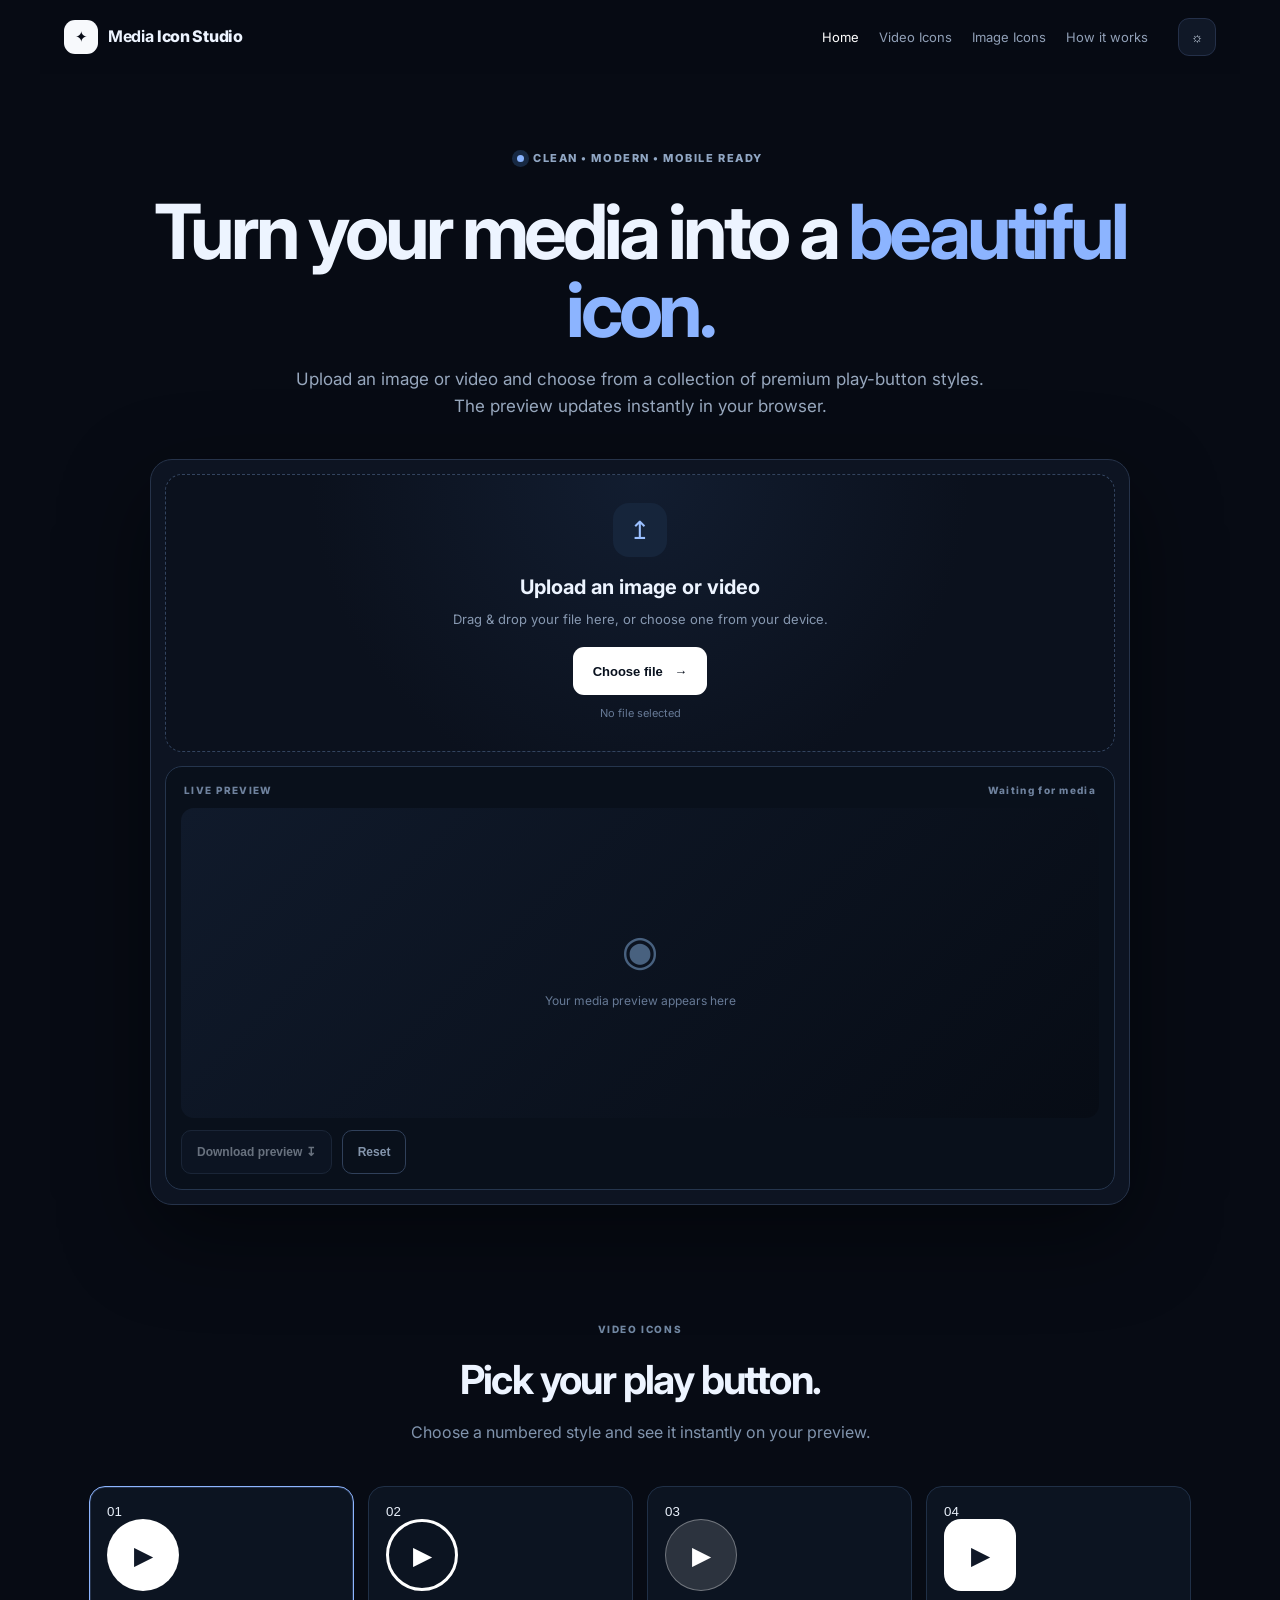
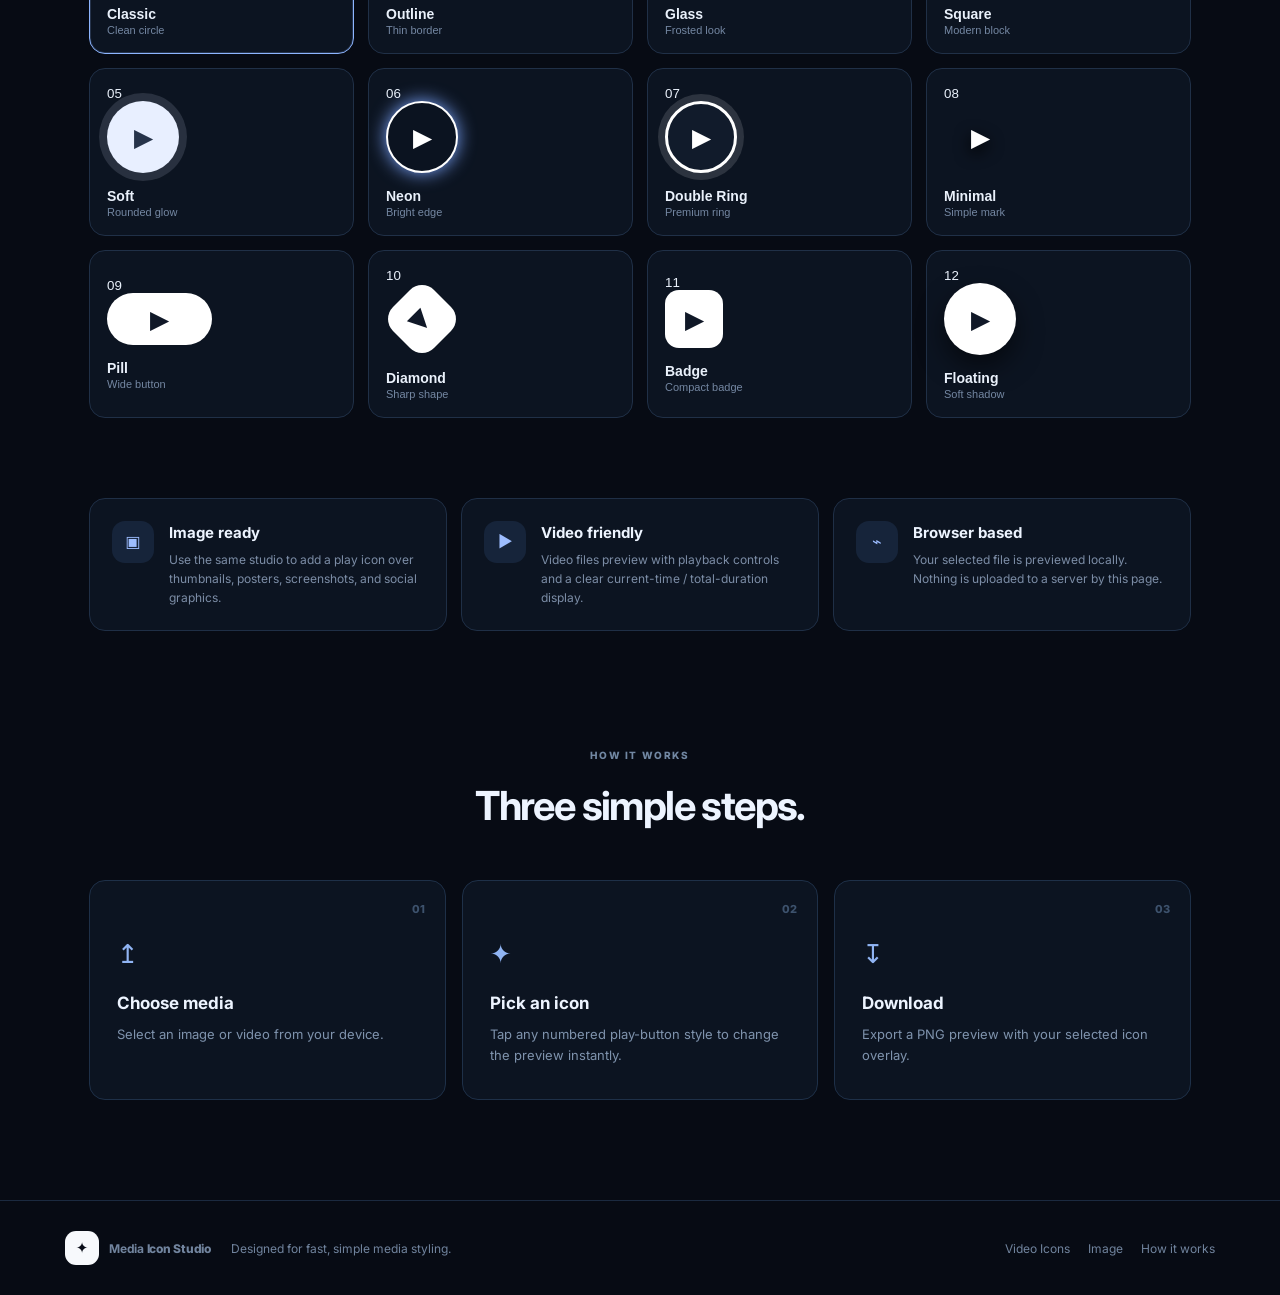
==== index.html @ a297109b "Add numbered icon options and video time display" ====
<!doctype html>
<html lang="en">
<head>
<meta charset="utf-8">
<meta name="viewport" content="width=device-width, initial-scale=1">
<title>Media Icon Studio — Image & Video Tools</title>
<meta name="description" content="Create stylish image and video icon layouts with one beautiful, responsive web tool.">
<meta name="robots" content="index, follow">
<meta name="theme-color" content="#090d18">
<link rel="preconnect" href="https://fonts.googleapis.com">
<link rel="preconnect" href="https://fonts.gstatic.com" crossorigin>
<link href="https://fonts.googleapis.com/css2?family=Inter:wght@400;500;600;700;800&display=swap" rel="stylesheet">
<link rel="stylesheet" href="styles.css">
</head>
<body>
<header class="topbar">
  <a class="brand" href="index.html"><span class="brand-mark">✦</span><span>Media <b>Icon Studio</b></span></a>
  <nav><a class="active" href="#home">Home</a><a href="#video">Video Icons</a><a href="#image">Image Icons</a><a href="#how">How it works</a></nav>
  <button class="theme-btn" id="themeBtn" aria-label="Toggle theme">☼</button>
</header>
<main id="home">
<section class="hero">
<div class="eyebrow"><span class="pulse"></span> CLEAN • MODERN • MOBILE READY</div>
<h1>Turn your media into a <em>beautiful icon.</em></h1>
<p class="hero-copy">Upload an image or video and choose from a collection of premium play-button styles. The preview updates instantly in your browser.</p>
<div class="studio-card">
<div class="upload-zone" id="dropZone">
<input id="fileInput" type="file" accept="image/*,video/*" hidden>
<div class="upload-icon">↥</div><h2>Upload an image or video</h2><p>Drag & drop your file here, or choose one from your device.</p>
<button class="primary-btn" id="chooseBtn">Choose file <span>→</span></button><small id="fileName">No file selected</small>
</div>
<div class="preview-wrap">
<div class="preview-head"><span>LIVE PREVIEW</span><span id="mediaType">Waiting for media</span></div>
<div class="preview" id="preview"><div class="empty-preview"><div>◉</div><span>Your media preview appears here</span></div></div>
<div class="video-timebar" id="videoTimebar" hidden><span id="currentTime">0:00</span><input id="progressBar" type="range" min="0" max="100" value="0" step="0.1" aria-label="Video progress"><span id="duration">0:00</span></div>
<div class="preview-actions"><button id="downloadBtn" class="secondary-btn" disabled>Download preview ↧</button><button id="resetBtn" class="ghost-btn">Reset</button></div>
</div></div>
</section>
<section id="video" class="icons-section">
<div class="section-heading"><span>VIDEO ICONS</span><h2>Pick your play button.</h2><p>Choose a numbered style and see it instantly on your preview.</p></div>
<div class="icon-grid" id="iconGrid">
<button class="icon-card active" data-style="classic"><span class="icon-number">01</span><span class="icon-preview classic">▶</span><strong>Classic</strong><small>Clean circle</small></button>
<button class="icon-card" data-style="outline"><span class="icon-number">02</span><span class="icon-preview outline">▶</span><strong>Outline</strong><small>Thin border</small></button>
<button class="icon-card" data-style="glass"><span class="icon-number">03</span><span class="icon-preview glass">▶</span><strong>Glass</strong><small>Frosted look</small></button>
<button class="icon-card" data-style="square"><span class="icon-number">04</span><span class="icon-preview square">▶</span><strong>Square</strong><small>Modern block</small></button>
<button class="icon-card" data-style="soft"><span class="icon-number">05</span><span class="icon-preview soft">▶</span><strong>Soft</strong><small>Rounded glow</small></button>
<button class="icon-card" data-style="neon"><span class="icon-number">06</span><span class="icon-preview neon">▶</span><strong>Neon</strong><small>Bright edge</small></button>
<button class="icon-card" data-style="double"><span class="icon-number">07</span><span class="icon-preview double">▶</span><strong>Double Ring</strong><small>Premium ring</small></button>
<button class="icon-card" data-style="minimal"><span class="icon-number">08</span><span class="icon-preview minimal">▶</span><strong>Minimal</strong><small>Simple mark</small></button>
<button class="icon-card" data-style="pill"><span class="icon-number">09</span><span class="icon-preview pill">▶</span><strong>Pill</strong><small>Wide button</small></button>
<button class="icon-card" data-style="diamond"><span class="icon-number">10</span><span class="icon-preview diamond">▶</span><strong>Diamond</strong><small>Sharp shape</small></button>
<button class="icon-card" data-style="badge"><span class="icon-number">11</span><span class="icon-preview badge">▶</span><strong>Badge</strong><small>Compact badge</small></button>
<button class="icon-card" data-style="floating"><span class="icon-number">12</span><span class="icon-preview floating">▶</span><strong>Floating</strong><small>Soft shadow</small></button>
</div></section>
<section id="image" class="feature-section">
<div class="feature-card"><div class="feature-icon">▣</div><div><h3>Image ready</h3><p>Use the same studio to add a play icon over thumbnails, posters, screenshots, and social graphics.</p></div></div>
<div class="feature-card"><div class="feature-icon">▶</div><div><h3>Video friendly</h3><p>Video files preview with playback controls and a clear current-time / total-duration display.</p></div></div>
<div class="feature-card"><div class="feature-icon">⌁</div><div><h3>Browser based</h3><p>Your selected file is previewed locally. Nothing is uploaded to a server by this page.</p></div></div>
</section>
<section id="how" class="how-section"><div class="section-heading"><span>HOW IT WORKS</span><h2>Three simple steps.</h2></div><div class="steps"><article><div class="step-no">01</div><div class="step-icon">↥</div><h3>Choose media</h3><p>Select an image or video from your device.</p></article><article><div class="step-no">02</div><div class="step-icon">✦</div><h3>Pick an icon</h3><p>Tap any numbered play-button style to change the preview instantly.</p></article><article><div class="step-no">03</div><div class="step-icon">↧</div><h3>Download</h3><p>Export a PNG preview with your selected icon overlay.</p></article></div></section>
</main>
<footer><div class="footer-inner"><a class="brand" href="#home"><span class="brand-mark">✦</span><span>Media <b>Icon Studio</b></span></a><p>Designed for fast, simple media styling.</p><div><a href="#video">Video Icons</a><a href="#image">Image</a><a href="#how">How it works</a></div></div></footer>
<script src="script.js"></script>
</body></html>
---- styles.css ----
*{box-sizing:border-box}html{scroll-behavior:smooth}body{margin:0;font-family:Inter,system-ui,-apple-system,Segoe UI,sans-serif;background:#070b14;color:#edf4ff;line-height:1.6}body.light{background:#f4f7fb;color:#101828}a{color:inherit;text-decoration:none}.topbar{position:sticky;top:0;z-index:20;max-width:1200px;margin:auto;padding:18px 24px;display:flex;align-items:center;gap:30px;background:rgba(7,11,20,.88);backdrop-filter:blur(16px)}.brand{display:flex;align-items:center;gap:10px;font-weight:700;letter-spacing:-.02em;white-space:nowrap}.brand b{font-weight:800}.brand-mark{display:grid;place-items:center;width:34px;height:34px;border-radius:11px;background:#f7f9fc;color:#090d18;font-size:15px}.topbar nav{margin-left:auto;display:flex;gap:20px;color:#91a0b7;font-size:13px}.topbar nav a:hover,.topbar nav .active{color:#fff}.theme-btn{border:1px solid #243049;background:#101827;color:#dce8f8;width:38px;height:38px;border-radius:11px;cursor:pointer}.hero{max-width:1100px;margin:70px auto 0;padding:0 24px;text-align:center}.eyebrow{display:inline-flex;gap:9px;align-items:center;color:#91a7c4;font-size:11px;font-weight:800;letter-spacing:.14em}.pulse{width:7px;height:7px;border-radius:50%;background:#8ab4ff;box-shadow:0 0 0 5px #172943}.hero h1{font-size:clamp(42px,7vw,76px);line-height:1.03;letter-spacing:-.055em;margin:22px 0 18px}.hero h1 em{font-style:normal;color:#8cb4ff}.hero-copy{max-width:720px;margin:0 auto;color:#97a7bd;font-size:17px}.studio-card{max-width:980px;margin:38px auto 0;padding:14px;background:#0d1422;border:1px solid #26334a;border-radius:22px;box-shadow:0 30px 90px #0007}.upload-zone{border:1px dashed #33445f;border-radius:17px;padding:28px 22px;background:radial-gradient(circle at top,#121d30,#0b111d 60%)}.upload-icon{width:54px;height:54px;margin:0 auto 14px;border-radius:16px;display:grid;place-items:center;background:#16253b;color:#9bc0ff;font-size:25px}.upload-zone h2{margin:0;font-size:20px}.upload-zone p{margin:6px auto 18px;color:#8798b0;font-size:13px}.primary-btn{height:48px;padding:0 20px;border:0;border-radius:11px;background:#fff;color:#08101d;font-size:13px;font-weight:800;cursor:pointer}.primary-btn span{margin-left:8px}.primary-btn:hover{transform:translateY(-1px)}.upload-zone small{display:block;margin-top:10px;color:#667995;font-size:11px;overflow:hidden;text-overflow:ellipsis;white-space:nowrap}.preview-wrap{margin-top:14px;padding:15px;border-radius:17px;background:#09101b;border:1px solid #25354d;text-align:left}.preview-head{display:flex;justify-content:space-between;color:#6f829e;font-size:10px;font-weight:800;letter-spacing:.13em;margin:0 3px 10px}.preview{position:relative;min-height:310px;border-radius:13px;overflow:hidden;background:linear-gradient(135deg,#101a2b,#070c15);display:grid;place-items:center}.empty-preview{display:grid;place-items:center;gap:8px;color:#667995;font-size:12px;text-align:center}.empty-preview div{font-size:42px;color:#48617f}.media-element{width:100%;height:100%;max-height:500px;object-fit:contain;display:block}.overlay-icon{position:absolute;left:50%;top:50%;transform:translate(-50%,-50%);width:88px;height:88px;display:grid;place-items:center;font-size:30px;line-height:1;color:#fff;transition:.2s ease;pointer-events:none}.overlay-icon.classic{border-radius:50%;background:#fff;color:#101827;box-shadow:0 10px 28px #0008}.overlay-icon.outline{border-radius:50%;border:3px solid #fff;background:#0005}.overlay-icon.glass{border-radius:50%;background:#ffffff22;border:1px solid #ffffff66;backdrop-filter:blur(10px);box-shadow:0 8px 30px #0006}.overlay-icon.square{border-radius:18px;background:#fff;color:#101827;box-shadow:0 10px 28px #0008}.overlay-icon.soft{border-radius:50%;background:#eaf1ff;color:#24324b;box-shadow:0 0 0 9px #dce7fb55,0 15px 38px #0008}.overlay-icon.neon{border-radius:50%;border:3px solid #fff;background:#0b1320;color:#fff;box-shadow:0 0 10px #fff,0 0 28px #86afff,0 0 55px #486dff}.overlay-icon.double{border-radius:50%;border:3px solid #fff;box-shadow:0 0 0 8px #ffffff44,0 12px 30px #0008;background:#111a2b}.overlay-icon.minimal{background:transparent;color:#fff;text-shadow:0 4px 15px #000}.overlay-icon.pill{width:126px;height:64px;border-radius:999px;background:#fff;color:#111827;box-shadow:0 10px 28px #0008}.overlay-icon.diamond{border-radius:20px;background:#fff;color:#101827;transform:translate(-50%,-50%) rotate(45deg)}.overlay-icon.badge{width:70px;height:70px;border-radius:16px;background:#fff;color:#101827;box-shadow:0 8px 24px #0007}.overlay-icon.floating{border-radius:50%;background:#fff;color:#101827;box-shadow:0 18px 45px #0009}.preview-actions{display:flex;gap:10px;margin-top:12px}.secondary-btn,.ghost-btn{height:44px;padding:0 15px;border-radius:10px;border:1px solid #30405a;background:#111b2b;color:#dce7f7;font-size:12px;font-weight:700;cursor:pointer}.secondary-btn:disabled{opacity:.45;cursor:not-allowed}.ghost-btn{background:transparent;color:#8495ac}.icons-section,.how-section{max-width:1150px;margin:110px auto 0;padding:0 24px}.section-heading{text-align:center}.section-heading>span{font-size:10px;font-weight:800;letter-spacing:.16em;color:#7187a2}.section-heading h2{font-size:40px;letter-spacing:-.04em;margin:8px 0}.section-heading p{margin:0;color:#8194ad}.icon-grid{display:grid;grid-template-columns:repeat(4,1fr);gap:14px;margin-top:40px}.icon-card{border:1px solid #203047;background:#0c1421;border-radius:16px;padding:17px;text-align:left;color:#eaf1fb;cursor:pointer;transition:.18s}.icon-card:hover{transform:translateY(-2px);border-color:#3b5272}.icon-card.active{border-color:#8db5ff;box-shadow:0 0 0 1px #8db5ff33 inset}.icon-preview{width:72px;height:72px;margin-bottom:15px;display:grid;place-items:center;font-size:25px;color:#fff;background:#152238}.icon-preview.classic{border-radius:50%;background:#fff;color:#101827}.icon-preview.outline{border-radius:50%;border:3px solid #fff;background:transparent}.icon-preview.glass{border-radius:50%;background:#fff2;border:1px solid #fff5}.icon-preview.square{border-radius:17px;background:#fff;color:#101827}.icon-preview.soft{border-radius:50%;background:#e8efff;color:#26334a;box-shadow:0 0 0 8px #dfe9fa22}.icon-preview.neon{border-radius:50%;background:#0b1320;border:2px solid #fff;box-shadow:0 0 18px #7da6ff}.icon-preview.double{border-radius:50%;border:3px solid #fff;box-shadow:0 0 0 7px #fff2;background:#111b2b}.icon-preview.minimal{background:transparent;text-shadow:0 5px 16px #000}.icon-preview.pill{width:105px;height:52px;border-radius:999px;background:#fff;color:#101827}.icon-preview.diamond{border-radius:17px;background:#fff;color:#101827;transform:rotate(45deg);margin:7px 0 22px 7px;width:58px;height:58px}.icon-preview.badge{width:58px;height:58px;border-radius:14px;background:#fff;color:#101827}.icon-preview.floating{border-radius:50%;background:#fff;color:#101827;box-shadow:0 12px 26px #0008}.icon-card strong{display:block;font-size:14px}.icon-card small{display:block;color:#7487a2;font-size:11px;margin-top:2px}.feature-section{max-width:1150px;margin:80px auto 0;padding:0 24px;display:grid;grid-template-columns:repeat(3,1fr);gap:14px}.feature-card{padding:22px;background:#0c1421;border:1px solid #1f2f46;border-radius:16px;display:flex;gap:15px}.feature-icon{width:42px;height:42px;border-radius:13px;display:grid;place-items:center;background:#16243a;color:#9dbdff;flex:0 0 auto}.feature-card h3{margin:0 0 5px;font-size:15px}.feature-card p{margin:0;color:#7c8da6;font-size:12px}.steps{display:grid;grid-template-columns:repeat(3,1fr);gap:16px;margin-top:42px}.steps article{position:relative;padding:27px;background:#0c1421;border:1px solid #1e3048;border-radius:16px;min-height:220px}.step-no{position:absolute;right:20px;top:20px;color:#3d526d;font-size:11px;font-weight:800}.step-icon{font-size:26px;color:#90b4f3;margin:25px 0 15px}.steps h3{margin:0 0 7px;font-size:17px}.steps p{margin:0;color:#7f93ad;font-size:13px}footer{border-top:1px solid #1b2a40;margin-top:100px;padding:30px 24px;color:#71849e}.footer-inner{max-width:1150px;margin:auto;display:flex;align-items:center;gap:20px;font-size:12px}.footer-inner p{margin:0}.footer-inner>div{margin-left:auto;display:flex;gap:18px}.footer-inner a:hover{color:#fff}body.light .topbar{background:rgba(244,247,251,.88)}body.light .hero-copy,body.light .section-heading p{color:#667085}body.light .studio-card,body.light .icon-card,body.light .feature-card,body.light .steps article{background:#fff;border-color:#d8e0ea}body.light .preview-wrap{background:#f8fafc;border-color:#dbe4ee}body.light .theme-btn{background:#fff;color:#101828;border-color:#d0d7e2}@media(max-width:900px){.topbar nav{gap:12px}.icon-grid{grid-template-columns:repeat(3,1fr)}.feature-section{grid-template-columns:1fr}.steps{grid-template-columns:1fr}}@media(max-width:700px){.topbar{padding:16px 18px}.topbar nav{display:none}.theme-btn{margin-left:auto}.hero{margin-top:45px}.hero-copy{font-size:15px}.studio-card{padding:9px}.upload-zone{padding:24px 14px}.preview{min-height:240px}.icon-grid{grid-template-columns:repeat(2,1fr)}.icons-section,.how-section{margin-top:75px}.section-heading h2{font-size:32px}.footer-inner{flex-wrap:wrap}.footer-inner>div{margin-left:0;width:100%}.preview-actions{flex-wrap:wrap}.preview-actions button{flex:1}}
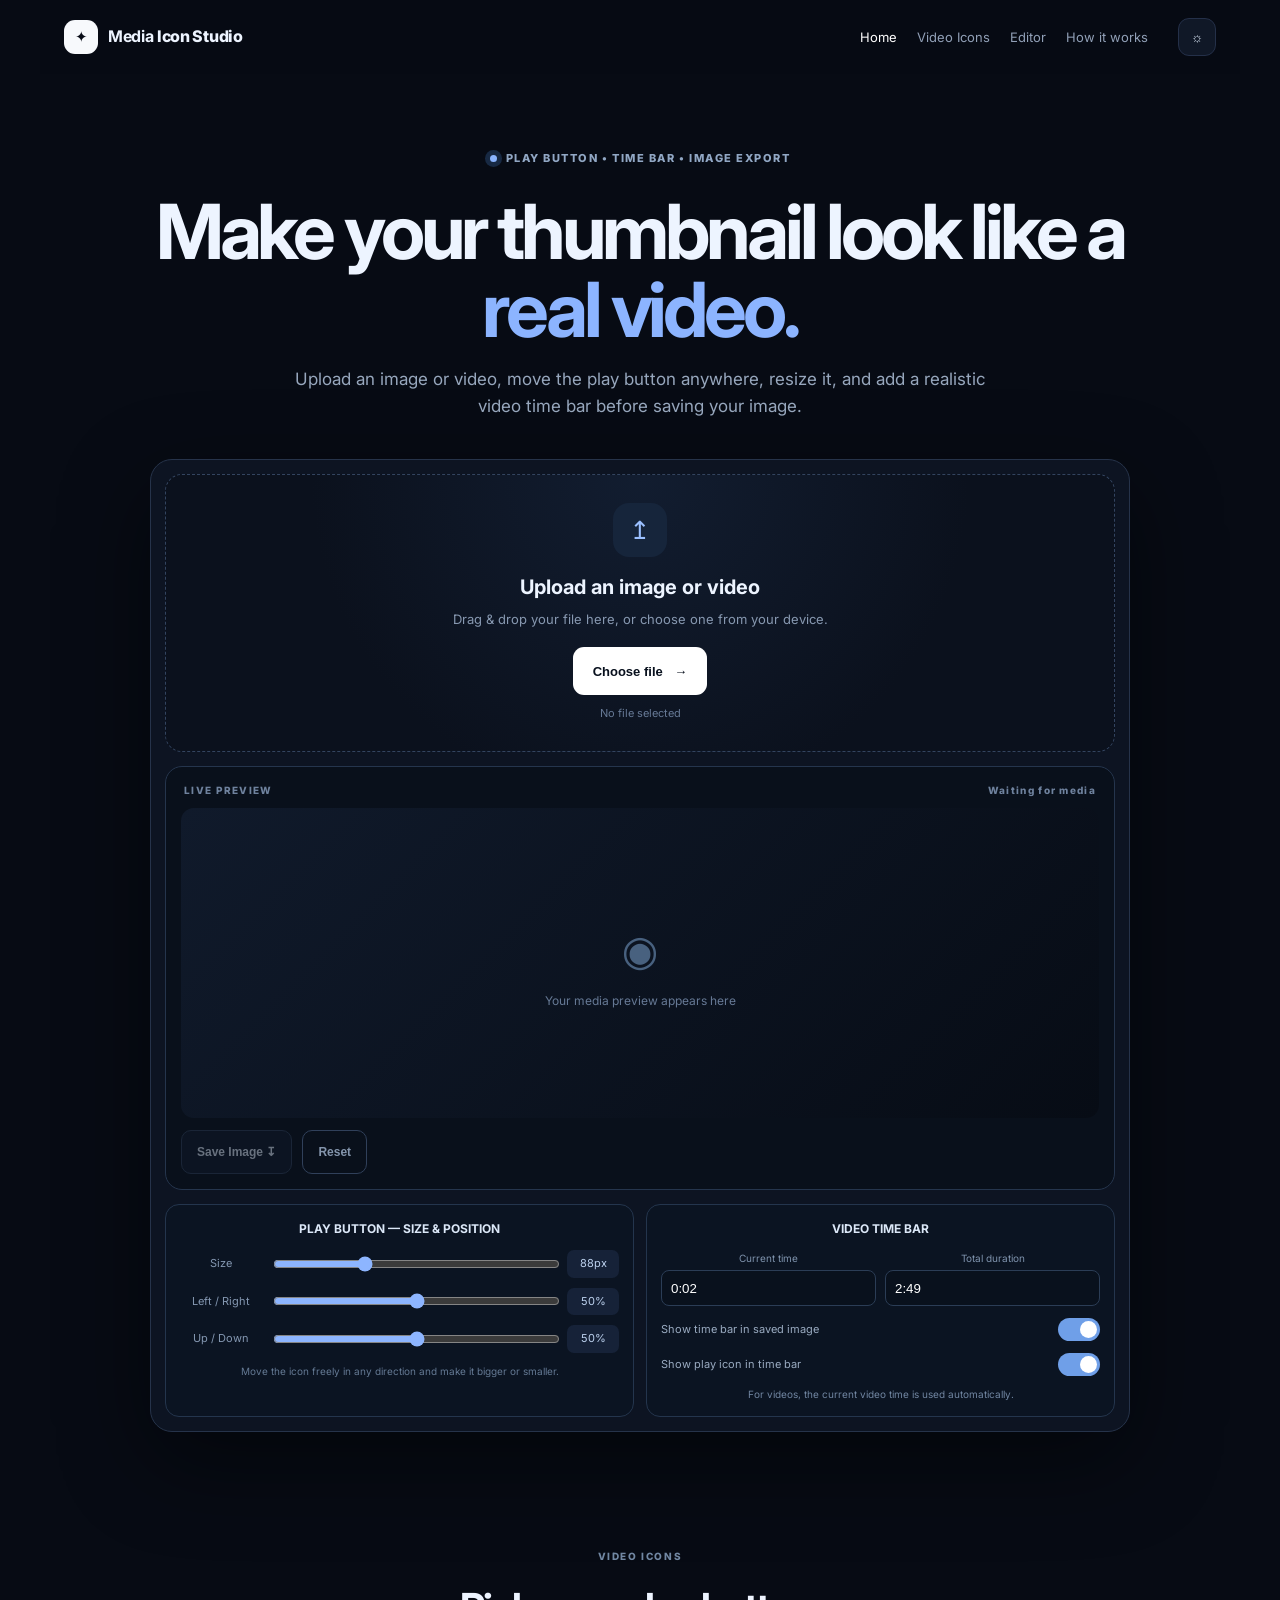
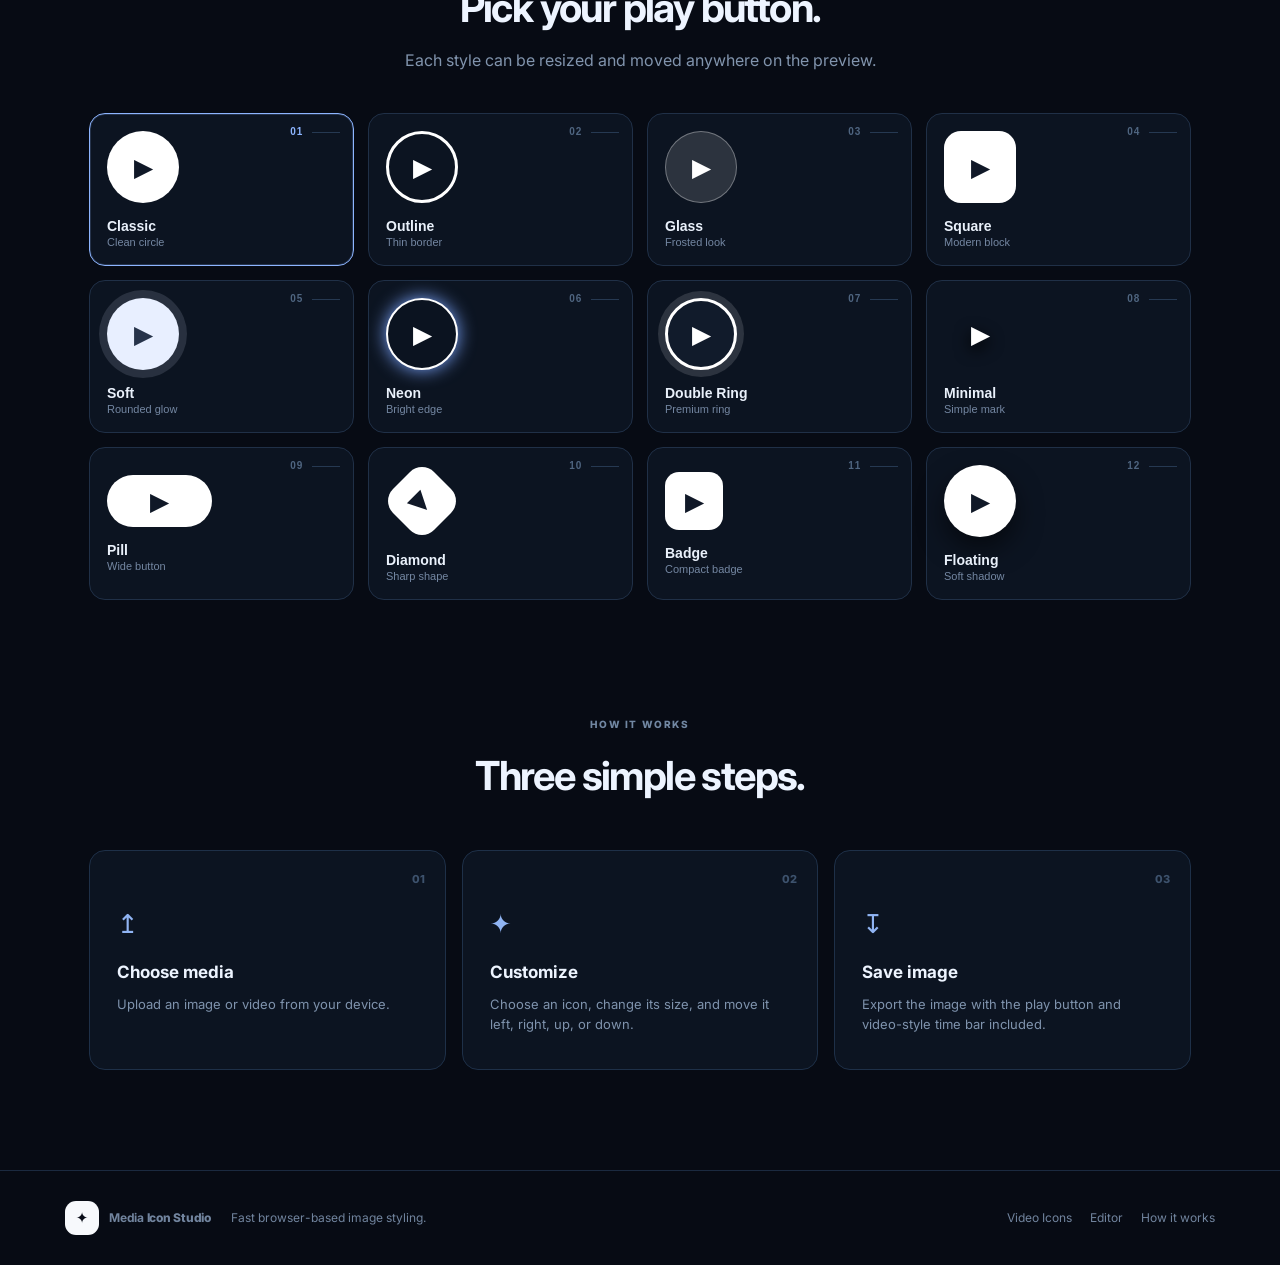
==== commit a7253372: "Add movable resizable play button and export time bar UI" ====
--- a/index.html
+++ b/index.html
@@ -3,62 +3,25 @@
 <head>
 <meta charset="utf-8">
 <meta name="viewport" content="width=device-width, initial-scale=1">
-<title>Media Icon Studio — Image & Video Tools</title>
-<meta name="description" content="Create stylish image and video icon layouts with one beautiful, responsive web tool.">
+<title>Media Icon Studio — Play Button & Time Bar Editor</title>
+<meta name="description" content="Add a customizable play button and video-style time bar to images and video frames.">
 <meta name="robots" content="index, follow">
-<meta name="theme-color" content="#090d18">
 <link rel="preconnect" href="https://fonts.googleapis.com">
 <link rel="preconnect" href="https://fonts.gstatic.com" crossorigin>
 <link href="https://fonts.googleapis.com/css2?family=Inter:wght@400;500;600;700;800&display=swap" rel="stylesheet">
 <link rel="stylesheet" href="styles.css">
+<style>
+.editor-controls{display:grid;grid-template-columns:repeat(2,1fr);gap:12px;margin-top:14px}.control-box{background:#0b1422;border:1px solid #24354d;border-radius:14px;padding:14px}.control-box h3{font-size:12px;margin:0 0 12px;color:#dce8f8}.control-row{display:grid;grid-template-columns:82px 1fr 52px;gap:9px;align-items:center;margin:10px 0}.control-row label{font-size:11px;color:#8497b1}.control-row input[type=range]{width:100%;accent-color:#8db5ff}.value-pill{font-size:11px;text-align:center;padding:5px 4px;border-radius:7px;background:#162238;color:#bcd1ee}.time-options{display:grid;grid-template-columns:1fr 1fr;gap:9px}.time-options label{font-size:10px;color:#7f93ad;display:block;margin-bottom:4px}.time-options input{width:100%;height:36px;border:1px solid #2b3d56;background:#09111d;color:#fff;border-radius:8px;padding:0 9px}.toggle-row{display:flex;align-items:center;justify-content:space-between;margin-top:12px;font-size:11px;color:#9aabc1}.switch{width:42px;height:23px;border-radius:99px;background:#27384f;position:relative;cursor:pointer}.switch input{display:none}.switch:after{content:'';position:absolute;width:17px;height:17px;top:3px;left:3px;border-radius:50%;background:#9aabc1;transition:.2s}.switch:has(input:checked){background:#6f9fe8}.switch:has(input:checked):after{left:22px;background:#fff}.export-note{margin-top:10px;text-align:center;color:#7186a2;font-size:10px}.timebar-overlay{position:absolute;left:0;right:0;bottom:0;height:54px;background:linear-gradient(transparent,rgba(0,0,0,.88));display:flex;align-items:flex-end;gap:9px;padding:0 12px 9px;color:#fff;z-index:4;font-size:10px;pointer-events:none}.timebar-overlay .tiny-play{font-size:15px}.timebar-overlay .time-text{white-space:nowrap}.timebar-overlay .track{height:4px;background:#aaa;border-radius:10px;flex:1;position:relative}.timebar-overlay .track:before{content:'';position:absolute;left:0;top:0;height:100%;width:13%;background:#fff;border-radius:10px}.timebar-overlay .track:after{content:'';position:absolute;left:13%;top:50%;width:10px;height:10px;background:#fff;border-radius:50%;transform:translate(-50%,-50%)}.timebar-overlay .tool{font-size:12px;opacity:.9}.position-help{margin-top:7px;color:#647993;font-size:10px}.icon-card{position:relative}.icon-number{position:absolute;top:12px;right:13px;color:#4f6580;font-size:10px;font-weight:800;letter-spacing:.08em}.icon-card.active .icon-number{color:#8db5ff}@media(max-width:700px){.editor-controls{grid-template-columns:1fr}.control-row{grid-template-columns:70px 1fr 50px}.time-options{grid-template-columns:1fr 1fr}}
+</style>
 </head>
 <body>
-<header class="topbar">
-  <a class="brand" href="index.html"><span class="brand-mark">✦</span><span>Media <b>Icon Studio</b></span></a>
-  <nav><a class="active" href="#home">Home</a><a href="#video">Video Icons</a><a href="#image">Image Icons</a><a href="#how">How it works</a></nav>
-  <button class="theme-btn" id="themeBtn" aria-label="Toggle theme">☼</button>
-</header>
-<main id="home">
-<section class="hero">
-<div class="eyebrow"><span class="pulse"></span> CLEAN • MODERN • MOBILE READY</div>
-<h1>Turn your media into a <em>beautiful icon.</em></h1>
-<p class="hero-copy">Upload an image or video and choose from a collection of premium play-button styles. The preview updates instantly in your browser.</p>
-<div class="studio-card">
-<div class="upload-zone" id="dropZone">
-<input id="fileInput" type="file" accept="image/*,video/*" hidden>
-<div class="upload-icon">↥</div><h2>Upload an image or video</h2><p>Drag & drop your file here, or choose one from your device.</p>
-<button class="primary-btn" id="chooseBtn">Choose file <span>→</span></button><small id="fileName">No file selected</small>
-</div>
-<div class="preview-wrap">
-<div class="preview-head"><span>LIVE PREVIEW</span><span id="mediaType">Waiting for media</span></div>
-<div class="preview" id="preview"><div class="empty-preview"><div>◉</div><span>Your media preview appears here</span></div></div>
-<div class="video-timebar" id="videoTimebar" hidden><span id="currentTime">0:00</span><input id="progressBar" type="range" min="0" max="100" value="0" step="0.1" aria-label="Video progress"><span id="duration">0:00</span></div>
-<div class="preview-actions"><button id="downloadBtn" class="secondary-btn" disabled>Download preview ↧</button><button id="resetBtn" class="ghost-btn">Reset</button></div>
-</div></div>
-</section>
-<section id="video" class="icons-section">
-<div class="section-heading"><span>VIDEO ICONS</span><h2>Pick your play button.</h2><p>Choose a numbered style and see it instantly on your preview.</p></div>
-<div class="icon-grid" id="iconGrid">
-<button class="icon-card active" data-style="classic"><span class="icon-number">01</span><span class="icon-preview classic">▶</span><strong>Classic</strong><small>Clean circle</small></button>
-<button class="icon-card" data-style="outline"><span class="icon-number">02</span><span class="icon-preview outline">▶</span><strong>Outline</strong><small>Thin border</small></button>
-<button class="icon-card" data-style="glass"><span class="icon-number">03</span><span class="icon-preview glass">▶</span><strong>Glass</strong><small>Frosted look</small></button>
-<button class="icon-card" data-style="square"><span class="icon-number">04</span><span class="icon-preview square">▶</span><strong>Square</strong><small>Modern block</small></button>
-<button class="icon-card" data-style="soft"><span class="icon-number">05</span><span class="icon-preview soft">▶</span><strong>Soft</strong><small>Rounded glow</small></button>
-<button class="icon-card" data-style="neon"><span class="icon-number">06</span><span class="icon-preview neon">▶</span><strong>Neon</strong><small>Bright edge</small></button>
-<button class="icon-card" data-style="double"><span class="icon-number">07</span><span class="icon-preview double">▶</span><strong>Double Ring</strong><small>Premium ring</small></button>
-<button class="icon-card" data-style="minimal"><span class="icon-number">08</span><span class="icon-preview minimal">▶</span><strong>Minimal</strong><small>Simple mark</small></button>
-<button class="icon-card" data-style="pill"><span class="icon-number">09</span><span class="icon-preview pill">▶</span><strong>Pill</strong><small>Wide button</small></button>
-<button class="icon-card" data-style="diamond"><span class="icon-number">10</span><span class="icon-preview diamond">▶</span><strong>Diamond</strong><small>Sharp shape</small></button>
-<button class="icon-card" data-style="badge"><span class="icon-number">11</span><span class="icon-preview badge">▶</span><strong>Badge</strong><small>Compact badge</small></button>
-<button class="icon-card" data-style="floating"><span class="icon-number">12</span><span class="icon-preview floating">▶</span><strong>Floating</strong><small>Soft shadow</small></button>
-</div></section>
-<section id="image" class="feature-section">
-<div class="feature-card"><div class="feature-icon">▣</div><div><h3>Image ready</h3><p>Use the same studio to add a play icon over thumbnails, posters, screenshots, and social graphics.</p></div></div>
-<div class="feature-card"><div class="feature-icon">▶</div><div><h3>Video friendly</h3><p>Video files preview with playback controls and a clear current-time / total-duration display.</p></div></div>
-<div class="feature-card"><div class="feature-icon">⌁</div><div><h3>Browser based</h3><p>Your selected file is previewed locally. Nothing is uploaded to a server by this page.</p></div></div>
-</section>
-<section id="how" class="how-section"><div class="section-heading"><span>HOW IT WORKS</span><h2>Three simple steps.</h2></div><div class="steps"><article><div class="step-no">01</div><div class="step-icon">↥</div><h3>Choose media</h3><p>Select an image or video from your device.</p></article><article><div class="step-no">02</div><div class="step-icon">✦</div><h3>Pick an icon</h3><p>Tap any numbered play-button style to change the preview instantly.</p></article><article><div class="step-no">03</div><div class="step-icon">↧</div><h3>Download</h3><p>Export a PNG preview with your selected icon overlay.</p></article></div></section>
-</main>
-<footer><div class="footer-inner"><a class="brand" href="#home"><span class="brand-mark">✦</span><span>Media <b>Icon Studio</b></span></a><p>Designed for fast, simple media styling.</p><div><a href="#video">Video Icons</a><a href="#image">Image</a><a href="#how">How it works</a></div></div></footer>
-<script src="script.js"></script>
-</body></html>
+<header class="topbar"><a class="brand" href="index.html"><span class="brand-mark">✦</span><span>Media <b>Icon Studio</b></span></a><nav><a class="active" href="#home">Home</a><a href="#video">Video Icons</a><a href="#editor">Editor</a><a href="#how">How it works</a></nav><button class="theme-btn" id="themeBtn" aria-label="Toggle theme">☼</button></header>
+<main id="home"><section class="hero"><div class="eyebrow"><span class="pulse"></span> PLAY BUTTON • TIME BAR • IMAGE EXPORT</div><h1>Make your thumbnail look like a <em>real video.</em></h1><p class="hero-copy">Upload an image or video, move the play button anywhere, resize it, and add a realistic video time bar before saving your image.</p>
+<div class="studio-card" id="editor"><div class="upload-zone" id="dropZone"><input id="fileInput" type="file" accept="image/*,video/*" hidden><div class="upload-icon">↥</div><h2>Upload an image or video</h2><p>Drag & drop your file here, or choose one from your device.</p><button class="primary-btn" id="chooseBtn">Choose file <span>→</span></button><small id="fileName">No file selected</small></div>
+<div class="preview-wrap"><div class="preview-head"><span>LIVE PREVIEW</span><span id="mediaType">Waiting for media</span></div><div class="preview" id="preview"><div class="empty-preview"><div>◉</div><span>Your media preview appears here</span></div></div><div class="preview-actions"><button id="downloadBtn" class="secondary-btn" disabled>Save Image ↧</button><button id="resetBtn" class="ghost-btn">Reset</button></div></div>
+<div class="editor-controls"><div class="control-box"><h3>PLAY BUTTON — SIZE & POSITION</h3><div class="control-row"><label>Size</label><input id="sizeRange" type="range" min="20" max="240" value="88"><span class="value-pill" id="sizeValue">88px</span></div><div class="control-row"><label>Left / Right</label><input id="xRange" type="range" min="0" max="100" value="50"><span class="value-pill" id="xValue">50%</span></div><div class="control-row"><label>Up / Down</label><input id="yRange" type="range" min="0" max="100" value="50"><span class="value-pill" id="yValue">50%</span></div><div class="position-help">Move the icon freely in any direction and make it bigger or smaller.</div></div>
+<div class="control-box"><h3>VIDEO TIME BAR</h3><div class="time-options"><div><label>Current time</label><input id="currentTimeInput" value="0:02" maxlength="8"></div><div><label>Total duration</label><input id="durationInput" value="2:49" maxlength="8"></div></div><div class="toggle-row"><span>Show time bar in saved image</span><label class="switch"><input id="timeBarToggle" type="checkbox" checked><span></span></label></div><div class="toggle-row"><span>Show play icon in time bar</span><label class="switch"><input id="miniPlayToggle" type="checkbox" checked><span></span></label></div><div class="export-note">For videos, the current video time is used automatically.</div></div></div></div></section>
+<section id="video" class="icons-section"><div class="section-heading"><span>VIDEO ICONS</span><h2>Pick your play button.</h2><p>Each style can be resized and moved anywhere on the preview.</p></div><div class="icon-grid" id="iconGrid">
+<button class="icon-card active" data-style="classic"><span class="icon-number">01</span><span class="icon-preview classic">▶</span><strong>Classic</strong><small>Clean circle</small></button><button class="icon-card" data-style="outline"><span class="icon-number">02</span><span class="icon-preview outline">▶</span><strong>Outline</strong><small>Thin border</small></button><button class="icon-card" data-style="glass"><span class="icon-number">03</span><span class="icon-preview glass">▶</span><strong>Glass</strong><small>Frosted look</small></button><button class="icon-card" data-style="square"><span class="icon-number">04</span><span class="icon-preview square">▶</span><strong>Square</strong><small>Modern block</small></button><button class="icon-card" data-style="soft"><span class="icon-number">05</span><span class="icon-preview soft">▶</span><strong>Soft</strong><small>Rounded glow</small></button><button class="icon-card" data-style="neon"><span class="icon-number">06</span><span class="icon-preview neon">▶</span><strong>Neon</strong><small>Bright edge</small></button><button class="icon-card" data-style="double"><span class="icon-number">07</span><span class="icon-preview double">▶</span><strong>Double Ring</strong><small>Premium ring</small></button><button class="icon-card" data-style="minimal"><span class="icon-number">08</span><span class="icon-preview minimal">▶</span><strong>Minimal</strong><small>Simple mark</small></button><button class="icon-card" data-style="pill"><span class="icon-number">09</span><span class="icon-preview pill">▶</span><strong>Pill</strong><small>Wide button</small></button><button class="icon-card" data-style="diamond"><span class="icon-number">10</span><span class="icon-preview diamond">▶</span><strong>Diamond</strong><small>Sharp shape</small></button><button class="icon-card" data-style="badge"><span class="icon-number">11</span><span class="icon-preview badge">▶</span><strong>Badge</strong><small>Compact badge</small></button><button class="icon-card" data-style="floating"><span class="icon-number">12</span><span class="icon-preview floating">▶</span><strong>Floating</strong><small>Soft shadow</small></button></div></section>
+<section id="how" class="how-section"><div class="section-heading"><span>HOW IT WORKS</span><h2>Three simple steps.</h2></div><div class="steps"><article><div class="step-no">01</div><div class="step-icon">↥</div><h3>Choose media</h3><p>Upload an image or video from your device.</p></article><article><div class="step-no">02</div><div class="step-icon">✦</div><h3>Customize</h3><p>Choose an icon, change its size, and move it left, right, up, or down.</p></article><article><div class="step-no">03</div><div class="step-icon">↧</div><h3>Save image</h3><p>Export the image with the play button and video-style time bar included.</p></article></div></section></main>
+<footer><div class="footer-inner"><a class="brand" href="#home"><span class="brand-mark">✦</span><span>Media <b>Icon Studio</b></span></a><p>Fast browser-based image styling.</p><div><a href="#video">Video Icons</a><a href="#editor">Editor</a><a href="#how">How it works</a></div></div></footer><script src="script.js"></script></body></html>
--- a/styles.css
+++ b/styles.css
@@ -1 +1 @@
-*{box-sizing:border-box}html{scroll-behavior:smooth}body{margin:0;font-family:Inter,system-ui,-apple-system,Segoe UI,sans-serif;background:#070b14;color:#edf4ff;line-height:1.6}body.light{background:#f4f7fb;color:#101828}a{color:inherit;text-decoration:none}.topbar{position:sticky;top:0;z-index:20;max-width:1200px;margin:auto;padding:18px 24px;display:flex;align-items:center;gap:30px;background:rgba(7,11,20,.88);backdrop-filter:blur(16px)}.brand{display:flex;align-items:center;gap:10px;font-weight:700;letter-spacing:-.02em;white-space:nowrap}.brand b{font-weight:800}.brand-mark{display:grid;place-items:center;width:34px;height:34px;border-radius:11px;background:#f7f9fc;color:#090d18;font-size:15px}.topbar nav{margin-left:auto;display:flex;gap:20px;color:#91a0b7;font-size:13px}.topbar nav a:hover,.topbar nav .active{color:#fff}.theme-btn{border:1px solid #243049;background:#101827;color:#dce8f8;width:38px;height:38px;border-radius:11px;cursor:pointer}.hero{max-width:1100px;margin:70px auto 0;padding:0 24px;text-align:center}.eyebrow{display:inline-flex;gap:9px;align-items:center;color:#91a7c4;font-size:11px;font-weight:800;letter-spacing:.14em}.pulse{width:7px;height:7px;border-radius:50%;background:#8ab4ff;box-shadow:0 0 0 5px #172943}.hero h1{font-size:clamp(42px,7vw,76px);line-height:1.03;letter-spacing:-.055em;margin:22px 0 18px}.hero h1 em{font-style:normal;color:#8cb4ff}.hero-copy{max-width:720px;margin:0 auto;color:#97a7bd;font-size:17px}.studio-card{max-width:980px;margin:38px auto 0;padding:14px;background:#0d1422;border:1px solid #26334a;border-radius:22px;box-shadow:0 30px 90px #0007}.upload-zone{border:1px dashed #33445f;border-radius:17px;padding:28px 22px;background:radial-gradient(circle at top,#121d30,#0b111d 60%)}.upload-icon{width:54px;height:54px;margin:0 auto 14px;border-radius:16px;display:grid;place-items:center;background:#16253b;color:#9bc0ff;font-size:25px}.upload-zone h2{margin:0;font-size:20px}.upload-zone p{margin:6px auto 18px;color:#8798b0;font-size:13px}.primary-btn{height:48px;padding:0 20px;border:0;border-radius:11px;background:#fff;color:#08101d;font-size:13px;font-weight:800;cursor:pointer}.primary-btn span{margin-left:8px}.primary-btn:hover{transform:translateY(-1px)}.upload-zone small{display:block;margin-top:10px;color:#667995;font-size:11px;overflow:hidden;text-overflow:ellipsis;white-space:nowrap}.preview-wrap{margin-top:14px;padding:15px;border-radius:17px;background:#09101b;border:1px solid #25354d;text-align:left}.preview-head{display:flex;justify-content:space-between;color:#6f829e;font-size:10px;font-weight:800;letter-spacing:.13em;margin:0 3px 10px}.preview{position:relative;min-height:310px;border-radius:13px;overflow:hidden;background:linear-gradient(135deg,#101a2b,#070c15);display:grid;place-items:center}.empty-preview{display:grid;place-items:center;gap:8px;color:#667995;font-size:12px;text-align:center}.empty-preview div{font-size:42px;color:#48617f}.media-element{width:100%;height:100%;max-height:500px;object-fit:contain;display:block}.overlay-icon{position:absolute;left:50%;top:50%;transform:translate(-50%,-50%);width:88px;height:88px;display:grid;place-items:center;font-size:30px;line-height:1;color:#fff;transition:.2s ease;pointer-events:none}.overlay-icon.classic{border-radius:50%;background:#fff;color:#101827;box-shadow:0 10px 28px #0008}.overlay-icon.outline{border-radius:50%;border:3px solid #fff;background:#0005}.overlay-icon.glass{border-radius:50%;background:#ffffff22;border:1px solid #ffffff66;backdrop-filter:blur(10px);box-shadow:0 8px 30px #0006}.overlay-icon.square{border-radius:18px;background:#fff;color:#101827;box-shadow:0 10px 28px #0008}.overlay-icon.soft{border-radius:50%;background:#eaf1ff;color:#24324b;box-shadow:0 0 0 9px #dce7fb55,0 15px 38px #0008}.overlay-icon.neon{border-radius:50%;border:3px solid #fff;background:#0b1320;color:#fff;box-shadow:0 0 10px #fff,0 0 28px #86afff,0 0 55px #486dff}.overlay-icon.double{border-radius:50%;border:3px solid #fff;box-shadow:0 0 0 8px #ffffff44,0 12px 30px #0008;background:#111a2b}.overlay-icon.minimal{background:transparent;color:#fff;text-shadow:0 4px 15px #000}.overlay-icon.pill{width:126px;height:64px;border-radius:999px;background:#fff;color:#111827;box-shadow:0 10px 28px #0008}.overlay-icon.diamond{border-radius:20px;background:#fff;color:#101827;transform:translate(-50%,-50%) rotate(45deg)}.overlay-icon.badge{width:70px;height:70px;border-radius:16px;background:#fff;color:#101827;box-shadow:0 8px 24px #0007}.overlay-icon.floating{border-radius:50%;background:#fff;color:#101827;box-shadow:0 18px 45px #0009}.preview-actions{display:flex;gap:10px;margin-top:12px}.secondary-btn,.ghost-btn{height:44px;padding:0 15px;border-radius:10px;border:1px solid #30405a;background:#111b2b;color:#dce7f7;font-size:12px;font-weight:700;cursor:pointer}.secondary-btn:disabled{opacity:.45;cursor:not-allowed}.ghost-btn{background:transparent;color:#8495ac}.icons-section,.how-section{max-width:1150px;margin:110px auto 0;padding:0 24px}.section-heading{text-align:center}.section-heading>span{font-size:10px;font-weight:800;letter-spacing:.16em;color:#7187a2}.section-heading h2{font-size:40px;letter-spacing:-.04em;margin:8px 0}.section-heading p{margin:0;color:#8194ad}.icon-grid{display:grid;grid-template-columns:repeat(4,1fr);gap:14px;margin-top:40px}.icon-card{border:1px solid #203047;background:#0c1421;border-radius:16px;padding:17px;text-align:left;color:#eaf1fb;cursor:pointer;transition:.18s}.icon-card:hover{transform:translateY(-2px);border-color:#3b5272}.icon-card.active{border-color:#8db5ff;box-shadow:0 0 0 1px #8db5ff33 inset}.icon-preview{width:72px;height:72px;margin-bottom:15px;display:grid;place-items:center;font-size:25px;color:#fff;background:#152238}.icon-preview.classic{border-radius:50%;background:#fff;color:#101827}.icon-preview.outline{border-radius:50%;border:3px solid #fff;background:transparent}.icon-preview.glass{border-radius:50%;background:#fff2;border:1px solid #fff5}.icon-preview.square{border-radius:17px;background:#fff;color:#101827}.icon-preview.soft{border-radius:50%;background:#e8efff;color:#26334a;box-shadow:0 0 0 8px #dfe9fa22}.icon-preview.neon{border-radius:50%;background:#0b1320;border:2px solid #fff;box-shadow:0 0 18px #7da6ff}.icon-preview.double{border-radius:50%;border:3px solid #fff;box-shadow:0 0 0 7px #fff2;background:#111b2b}.icon-preview.minimal{background:transparent;text-shadow:0 5px 16px #000}.icon-preview.pill{width:105px;height:52px;border-radius:999px;background:#fff;color:#101827}.icon-preview.diamond{border-radius:17px;background:#fff;color:#101827;transform:rotate(45deg);margin:7px 0 22px 7px;width:58px;height:58px}.icon-preview.badge{width:58px;height:58px;border-radius:14px;background:#fff;color:#101827}.icon-preview.floating{border-radius:50%;background:#fff;color:#101827;box-shadow:0 12px 26px #0008}.icon-card strong{display:block;font-size:14px}.icon-card small{display:block;color:#7487a2;font-size:11px;margin-top:2px}.feature-section{max-width:1150px;margin:80px auto 0;padding:0 24px;display:grid;grid-template-columns:repeat(3,1fr);gap:14px}.feature-card{padding:22px;background:#0c1421;border:1px solid #1f2f46;border-radius:16px;display:flex;gap:15px}.feature-icon{width:42px;height:42px;border-radius:13px;display:grid;place-items:center;background:#16243a;color:#9dbdff;flex:0 0 auto}.feature-card h3{margin:0 0 5px;font-size:15px}.feature-card p{margin:0;color:#7c8da6;font-size:12px}.steps{display:grid;grid-template-columns:repeat(3,1fr);gap:16px;margin-top:42px}.steps article{position:relative;padding:27px;background:#0c1421;border:1px solid #1e3048;border-radius:16px;min-height:220px}.step-no{position:absolute;right:20px;top:20px;color:#3d526d;font-size:11px;font-weight:800}.step-icon{font-size:26px;color:#90b4f3;margin:25px 0 15px}.steps h3{margin:0 0 7px;font-size:17px}.steps p{margin:0;color:#7f93ad;font-size:13px}footer{border-top:1px solid #1b2a40;margin-top:100px;padding:30px 24px;color:#71849e}.footer-inner{max-width:1150px;margin:auto;display:flex;align-items:center;gap:20px;font-size:12px}.footer-inner p{margin:0}.footer-inner>div{margin-left:auto;display:flex;gap:18px}.footer-inner a:hover{color:#fff}body.light .topbar{background:rgba(244,247,251,.88)}body.light .hero-copy,body.light .section-heading p{color:#667085}body.light .studio-card,body.light .icon-card,body.light .feature-card,body.light .steps article{background:#fff;border-color:#d8e0ea}body.light .preview-wrap{background:#f8fafc;border-color:#dbe4ee}body.light .theme-btn{background:#fff;color:#101828;border-color:#d0d7e2}@media(max-width:900px){.topbar nav{gap:12px}.icon-grid{grid-template-columns:repeat(3,1fr)}.feature-section{grid-template-columns:1fr}.steps{grid-template-columns:1fr}}@media(max-width:700px){.topbar{padding:16px 18px}.topbar nav{display:none}.theme-btn{margin-left:auto}.hero{margin-top:45px}.hero-copy{font-size:15px}.studio-card{padding:9px}.upload-zone{padding:24px 14px}.preview{min-height:240px}.icon-grid{grid-template-columns:repeat(2,1fr)}.icons-section,.how-section{margin-top:75px}.section-heading h2{font-size:32px}.footer-inner{flex-wrap:wrap}.footer-inner>div{margin-left:0;width:100%}.preview-actions{flex-wrap:wrap}.preview-actions button{flex:1}}+*{box-sizing:border-box}html{scroll-behavior:smooth}body{margin:0;font-family:Inter,system-ui,-apple-system,Segoe UI,sans-serif;background:#070b14;color:#edf4ff;line-height:1.6}body.light{background:#f4f7fb;color:#101828}a{color:inherit;text-decoration:none}.topbar{position:sticky;top:0;z-index:20;max-width:1200px;margin:auto;padding:18px 24px;display:flex;align-items:center;gap:30px;background:rgba(7,11,20,.88);backdrop-filter:blur(16px)}.brand{display:flex;align-items:center;gap:10px;font-weight:700;letter-spacing:-.02em;white-space:nowrap}.brand b{font-weight:800}.brand-mark{display:grid;place-items:center;width:34px;height:34px;border-radius:11px;background:#f7f9fc;color:#090d18;font-size:15px}.topbar nav{margin-left:auto;display:flex;gap:20px;color:#91a0b7;font-size:13px}.topbar nav a:hover,.topbar nav .active{color:#fff}.theme-btn{border:1px solid #243049;background:#101827;color:#dce8f8;width:38px;height:38px;border-radius:11px;cursor:pointer}.hero{max-width:1100px;margin:70px auto 0;padding:0 24px;text-align:center}.eyebrow{display:inline-flex;gap:9px;align-items:center;color:#91a7c4;font-size:11px;font-weight:800;letter-spacing:.14em}.pulse{width:7px;height:7px;border-radius:50%;background:#8ab4ff;box-shadow:0 0 0 5px #172943}.hero h1{font-size:clamp(42px,7vw,76px);line-height:1.03;letter-spacing:-.055em;margin:22px 0 18px}.hero h1 em{font-style:normal;color:#8cb4ff}.hero-copy{max-width:720px;margin:0 auto;color:#97a7bd;font-size:17px}.studio-card{max-width:980px;margin:38px auto 0;padding:14px;background:#0d1422;border:1px solid #26334a;border-radius:22px;box-shadow:0 30px 90px #0007}.upload-zone{border:1px dashed #33445f;border-radius:17px;padding:28px 22px;background:radial-gradient(circle at top,#121d30,#0b111d 60%)}.upload-icon{width:54px;height:54px;margin:0 auto 14px;border-radius:16px;display:grid;place-items:center;background:#16253b;color:#9bc0ff;font-size:25px}.upload-zone h2{margin:0;font-size:20px}.upload-zone p{margin:6px auto 18px;color:#8798b0;font-size:13px}.primary-btn{height:48px;padding:0 20px;border:0;border-radius:11px;background:#fff;color:#08101d;font-size:13px;font-weight:800;cursor:pointer}.primary-btn span{margin-left:8px}.primary-btn:hover{transform:translateY(-1px)}.upload-zone small{display:block;margin-top:10px;color:#667995;font-size:11px;overflow:hidden;text-overflow:ellipsis;white-space:nowrap}.preview-wrap{margin-top:14px;padding:15px;border-radius:17px;background:#09101b;border:1px solid #25354d;text-align:left}.preview-head{display:flex;justify-content:space-between;color:#6f829e;font-size:10px;font-weight:800;letter-spacing:.13em;margin:0 3px 10px}.preview{position:relative;min-height:310px;border-radius:13px;overflow:hidden;background:linear-gradient(135deg,#101a2b,#070c15);display:grid;place-items:center}.empty-preview{display:grid;place-items:center;gap:8px;color:#667995;font-size:12px;text-align:center}.empty-preview div{font-size:42px;color:#48617f}.media-element{width:100%;height:100%;max-height:500px;object-fit:contain;display:block}.overlay-icon{position:absolute;left:50%;top:50%;transform:translate(-50%,-50%);width:88px;height:88px;display:grid;place-items:center;font-size:30px;line-height:1;color:#fff;transition:.2s ease;pointer-events:none}.overlay-icon.classic{border-radius:50%;background:#fff;color:#101827;box-shadow:0 10px 28px #0008}.overlay-icon.outline{border-radius:50%;border:3px solid #fff;background:#0005}.overlay-icon.glass{border-radius:50%;background:#ffffff22;border:1px solid #ffffff66;backdrop-filter:blur(10px);box-shadow:0 8px 30px #0006}.overlay-icon.square{border-radius:18px;background:#fff;color:#101827;box-shadow:0 10px 28px #0008}.overlay-icon.soft{border-radius:50%;background:#eaf1ff;color:#24324b;box-shadow:0 0 0 9px #dce7fb55,0 15px 38px #0008}.overlay-icon.neon{border-radius:50%;border:3px solid #fff;background:#0b1320;color:#fff;box-shadow:0 0 10px #fff,0 0 28px #86afff,0 0 55px #486dff}.overlay-icon.double{border-radius:50%;border:3px solid #fff;box-shadow:0 0 0 8px #ffffff44,0 12px 30px #0008;background:#111a2b}.overlay-icon.minimal{background:transparent;color:#fff;text-shadow:0 4px 15px #000}.overlay-icon.pill{width:126px;height:64px;border-radius:999px;background:#fff;color:#111827;box-shadow:0 10px 28px #0008}.overlay-icon.diamond{border-radius:20px;background:#fff;color:#101827;transform:translate(-50%,-50%) rotate(45deg)}.overlay-icon.badge{width:70px;height:70px;border-radius:16px;background:#fff;color:#101827;box-shadow:0 8px 24px #0007}.overlay-icon.floating{border-radius:50%;background:#fff;color:#101827;box-shadow:0 18px 45px #0009}.video-timebar{display:grid;grid-template-columns:auto 1fr auto;align-items:center;gap:10px;margin:10px 3px 0;color:#8293aa;font-size:11px;font-variant-numeric:tabular-nums}.video-timebar input{width:100%;accent-color:#8db5ff;cursor:pointer}.preview-actions{display:flex;gap:10px;margin-top:12px}.secondary-btn,.ghost-btn{height:44px;padding:0 15px;border-radius:10px;border:1px solid #30405a;background:#111b2b;color:#dce7f7;font-size:12px;font-weight:700;cursor:pointer}.secondary-btn:disabled{opacity:.45;cursor:not-allowed}.ghost-btn{background:transparent;color:#8495ac}.icons-section,.how-section{max-width:1150px;margin:110px auto 0;padding:0 24px}.section-heading{text-align:center}.section-heading>span{font-size:10px;font-weight:800;letter-spacing:.16em;color:#7187a2}.section-heading h2{font-size:40px;letter-spacing:-.04em;margin:8px 0}.section-heading p{margin:0;color:#8194ad}.icon-grid{display:grid;grid-template-columns:repeat(4,1fr);gap:14px;margin-top:40px}.icon-card{position:relative;border:1px solid #203047;background:#0c1421;border-radius:16px;padding:17px;text-align:left;color:#eaf1fb;cursor:pointer;transition:.18s}.icon-card:hover{transform:translateY(-2px);border-color:#3b5272}.icon-card.active{border-color:#8db5ff;box-shadow:0 0 0 1px #8db5ff33 inset}.icon-number{display:block;margin-bottom:12px;color:#536984;font-size:10px;font-weight:800;letter-spacing:.16em;font-variant-numeric:tabular-nums}.icon-number::after{content:'';display:inline-block;vertical-align:middle;width:28px;height:1px;margin-left:9px;background:#263952}.icon-preview{width:72px;height:72px;margin-bottom:15px;display:grid;place-items:center;font-size:25px;color:#fff;background:#152238}.icon-preview.classic{border-radius:50%;background:#fff;color:#101827}.icon-preview.outline{border-radius:50%;border:3px solid #fff;background:transparent}.icon-preview.glass{border-radius:50%;background:#fff2;border:1px solid #fff5}.icon-preview.square{border-radius:17px;background:#fff;color:#101827}.icon-preview.soft{border-radius:50%;background:#e8efff;color:#26334a;box-shadow:0 0 0 8px #dfe9fa22}.icon-preview.neon{border-radius:50%;background:#0b1320;border:2px solid #fff;box-shadow:0 0 18px #7da6ff}.icon-preview.double{border-radius:50%;border:3px solid #fff;box-shadow:0 0 0 7px #fff2;background:#111b2b}.icon-preview.minimal{background:transparent;text-shadow:0 5px 16px #000}.icon-preview.pill{width:105px;height:52px;border-radius:999px;background:#fff;color:#101827}.icon-preview.diamond{border-radius:17px;background:#fff;color:#101827;transform:rotate(45deg);margin:7px 0 22px 7px;width:58px;height:58px}.icon-preview.badge{width:58px;height:58px;border-radius:14px;background:#fff;color:#101827}.icon-preview.floating{border-radius:50%;background:#fff;color:#101827;box-shadow:0 12px 26px #0008}.icon-card strong{display:block;font-size:14px}.icon-card small{display:block;color:#7487a2;font-size:11px;margin-top:2px}.feature-section{max-width:1150px;margin:80px auto 0;padding:0 24px;display:grid;grid-template-columns:repeat(3,1fr);gap:14px}.feature-card{padding:22px;background:#0c1421;border:1px solid #1f2f46;border-radius:16px;display:flex;gap:15px}.feature-icon{width:42px;height:42px;border-radius:13px;display:grid;place-items:center;background:#16243a;color:#9dbdff;flex:0 0 auto}.feature-card h3{margin:0 0 5px;font-size:15px}.feature-card p{margin:0;color:#7c8da6;font-size:12px}.steps{display:grid;grid-template-columns:repeat(3,1fr);gap:16px;margin-top:42px}.steps article{position:relative;padding:27px;background:#0c1421;border:1px solid #1e3048;border-radius:16px;min-height:220px}.step-no{position:absolute;right:20px;top:20px;color:#3d526d;font-size:11px;font-weight:800}.step-icon{font-size:26px;color:#90b4f3;margin:25px 0 15px}.steps h3{margin:0 0 7px;font-size:17px}.steps p{margin:0;color:#7f93ad;font-size:13px}footer{border-top:1px solid #1b2a40;margin-top:100px;padding:30px 24px;color:#71849e}.footer-inner{max-width:1150px;margin:auto;display:flex;align-items:center;gap:20px;font-size:12px}.footer-inner p{margin:0}.footer-inner>div{margin-left:auto;display:flex;gap:18px}.footer-inner a:hover{color:#fff}body.light .topbar{background:rgba(244,247,251,.88)}body.light .hero-copy,body.light .section-heading p{color:#667085}body.light .studio-card,body.light .icon-card,body.light .feature-card,body.light .steps article{background:#fff;border-color:#d8e0ea}body.light .preview-wrap{background:#f8fafc;border-color:#dbe4ee}body.light .theme-btn{background:#fff;color:#101828;border-color:#d0d7e2}body.light .icon-number{color:#7a8799}body.light .icon-number::after{background:#d5dce6}@media(max-width:900px){.topbar nav{gap:12px}.icon-grid{grid-template-columns:repeat(3,1fr)}.feature-section{grid-template-columns:1fr}.steps{grid-template-columns:1fr}}@media(max-width:700px){.topbar{padding:16px 18px}.topbar nav{display:none}.theme-btn{margin-left:auto}.hero{margin-top:45px}.hero-copy{font-size:15px}.studio-card{padding:9px}.upload-zone{padding:24px 14px}.preview{min-height:240px}.icon-grid{grid-template-columns:repeat(2,1fr)}.icons-section,.how-section{margin-top:75px}.section-heading h2{font-size:32px}.footer-inner{flex-wrap:wrap}.footer-inner>div{margin-left:0;width:100%}.preview-actions{flex-wrap:wrap}.preview-actions button{flex:1}.video-timebar{gap:7px;font-size:10px}}
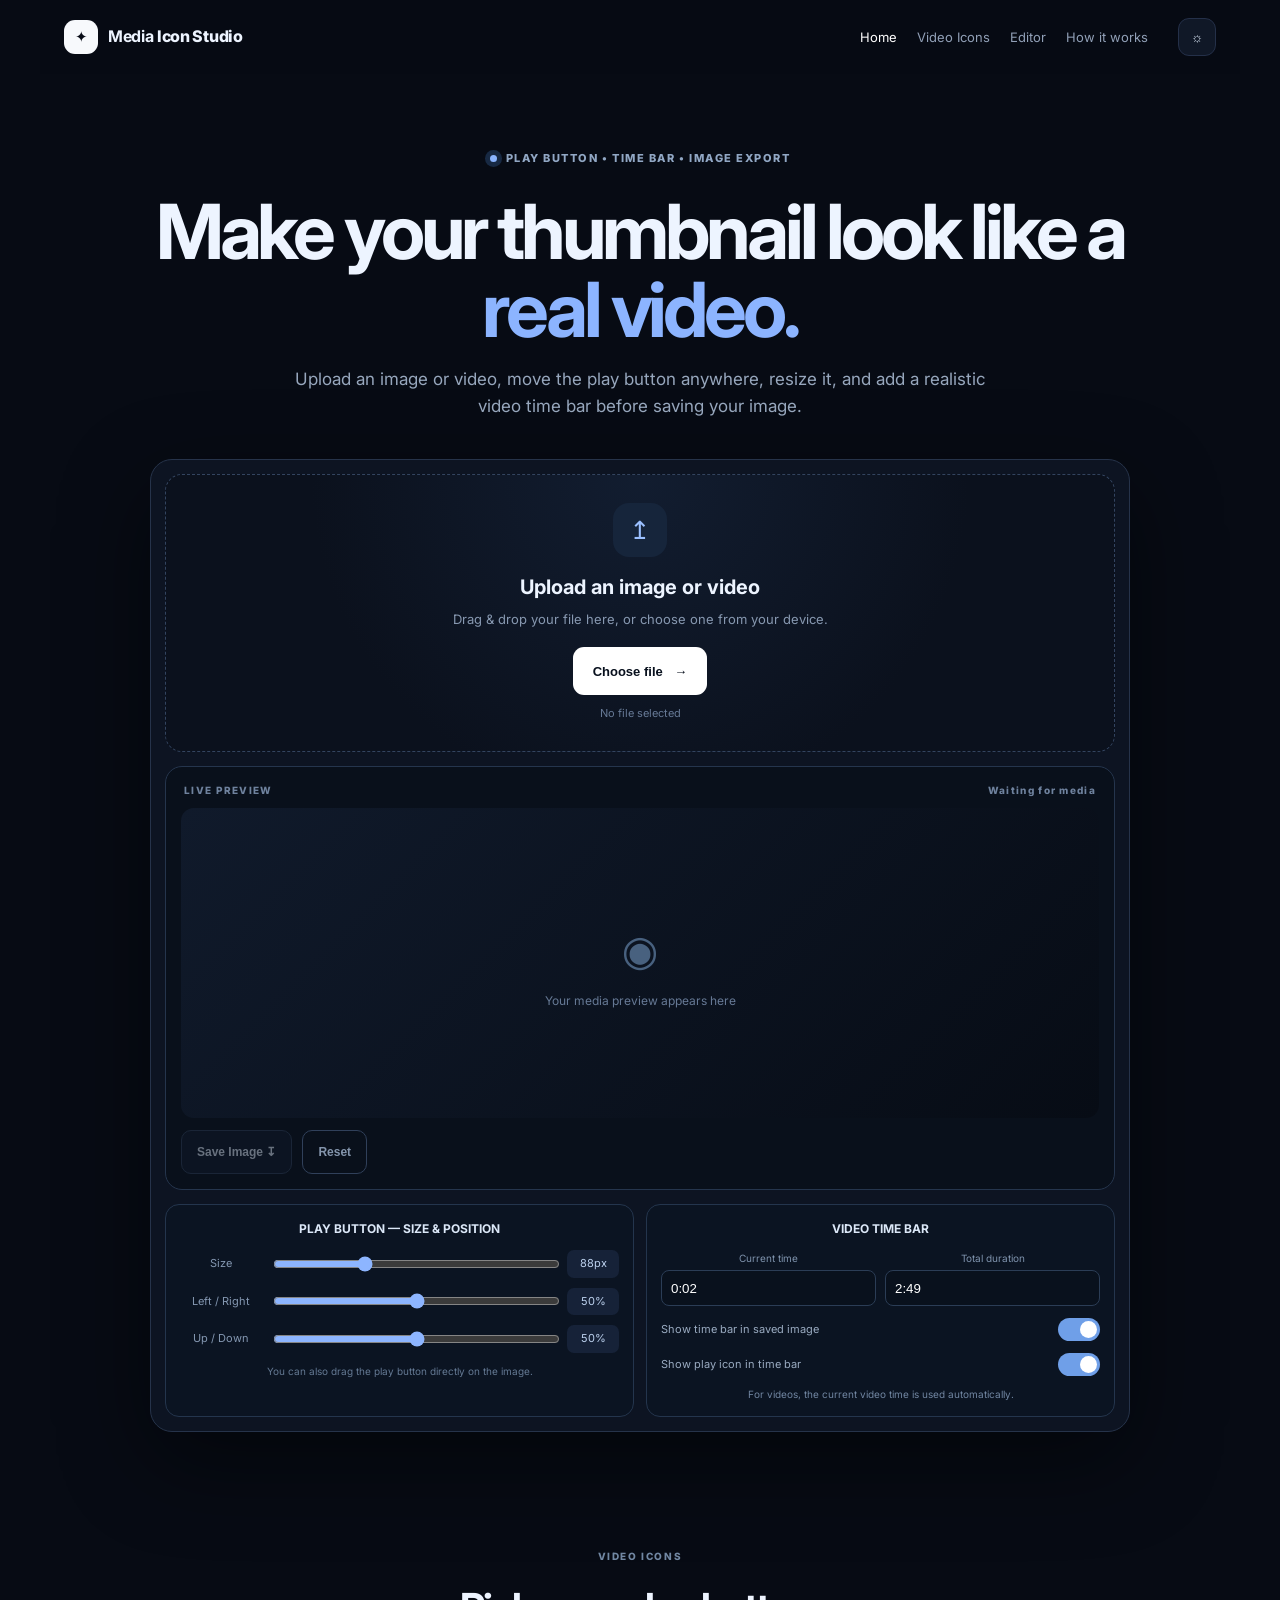
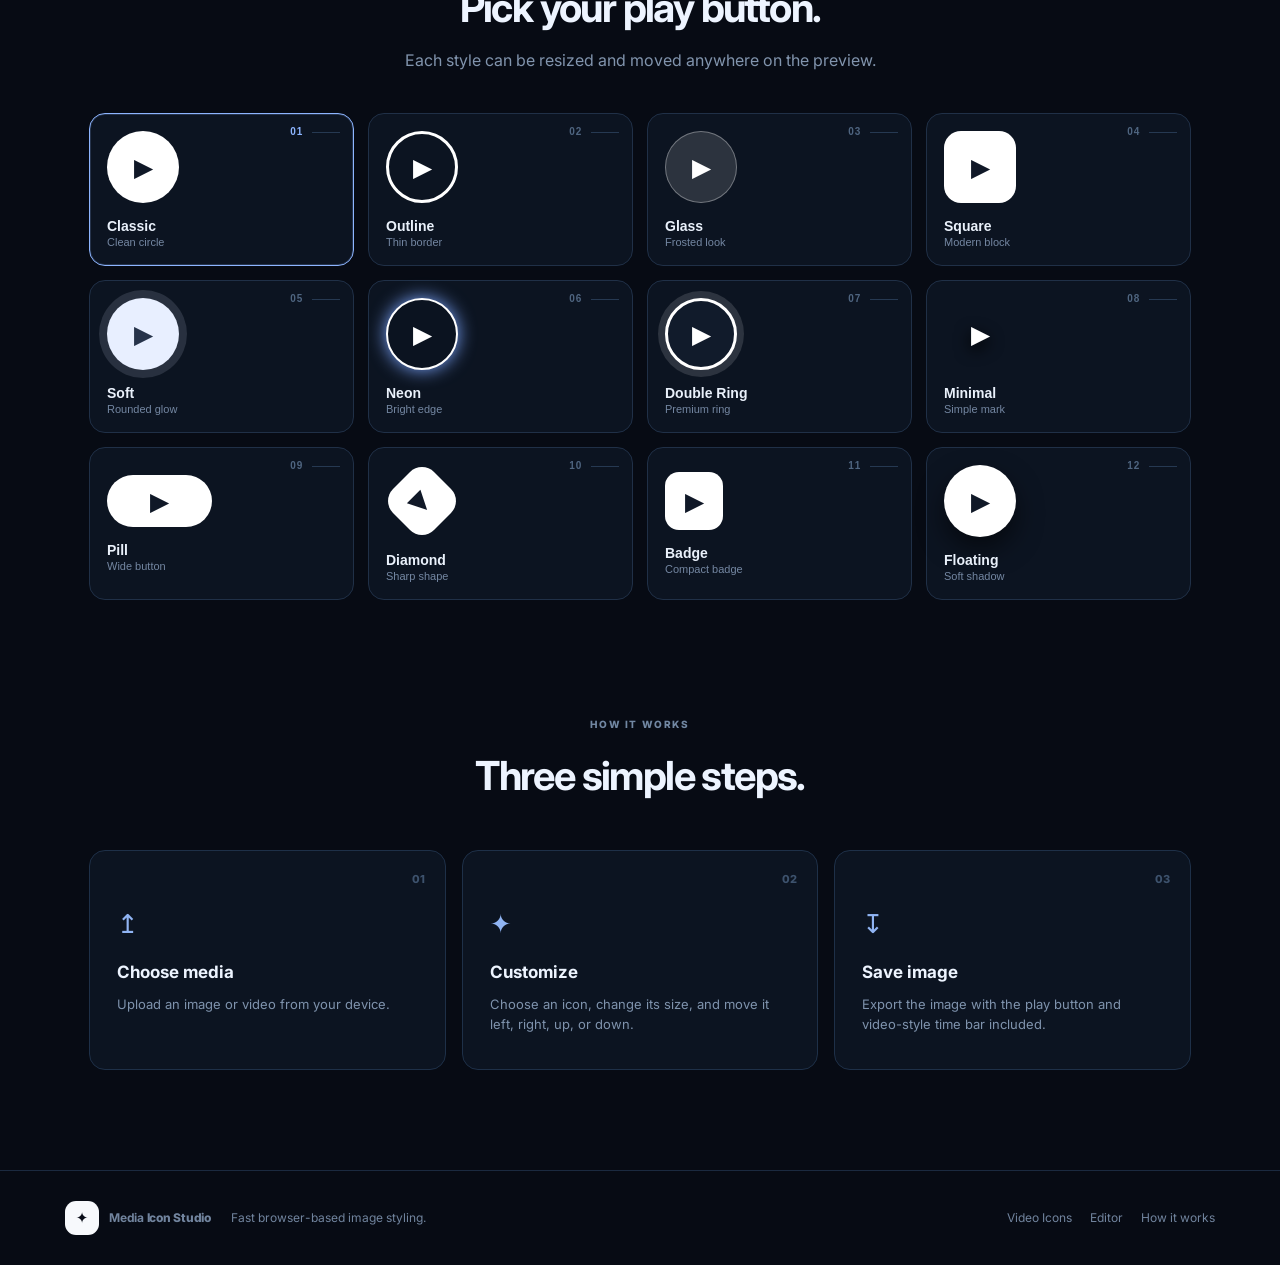
==== commit 447cb13f: "Enable direct drag positioning for play button" ====
--- a/index.html
+++ b/index.html
@@ -11,7 +11,7 @@
 <link href="https://fonts.googleapis.com/css2?family=Inter:wght@400;500;600;700;800&display=swap" rel="stylesheet">
 <link rel="stylesheet" href="styles.css">
 <style>
-.editor-controls{display:grid;grid-template-columns:repeat(2,1fr);gap:12px;margin-top:14px}.control-box{background:#0b1422;border:1px solid #24354d;border-radius:14px;padding:14px}.control-box h3{font-size:12px;margin:0 0 12px;color:#dce8f8}.control-row{display:grid;grid-template-columns:82px 1fr 52px;gap:9px;align-items:center;margin:10px 0}.control-row label{font-size:11px;color:#8497b1}.control-row input[type=range]{width:100%;accent-color:#8db5ff}.value-pill{font-size:11px;text-align:center;padding:5px 4px;border-radius:7px;background:#162238;color:#bcd1ee}.time-options{display:grid;grid-template-columns:1fr 1fr;gap:9px}.time-options label{font-size:10px;color:#7f93ad;display:block;margin-bottom:4px}.time-options input{width:100%;height:36px;border:1px solid #2b3d56;background:#09111d;color:#fff;border-radius:8px;padding:0 9px}.toggle-row{display:flex;align-items:center;justify-content:space-between;margin-top:12px;font-size:11px;color:#9aabc1}.switch{width:42px;height:23px;border-radius:99px;background:#27384f;position:relative;cursor:pointer}.switch input{display:none}.switch:after{content:'';position:absolute;width:17px;height:17px;top:3px;left:3px;border-radius:50%;background:#9aabc1;transition:.2s}.switch:has(input:checked){background:#6f9fe8}.switch:has(input:checked):after{left:22px;background:#fff}.export-note{margin-top:10px;text-align:center;color:#7186a2;font-size:10px}.timebar-overlay{position:absolute;left:0;right:0;bottom:0;height:54px;background:linear-gradient(transparent,rgba(0,0,0,.88));display:flex;align-items:flex-end;gap:9px;padding:0 12px 9px;color:#fff;z-index:4;font-size:10px;pointer-events:none}.timebar-overlay .tiny-play{font-size:15px}.timebar-overlay .time-text{white-space:nowrap}.timebar-overlay .track{height:4px;background:#aaa;border-radius:10px;flex:1;position:relative}.timebar-overlay .track:before{content:'';position:absolute;left:0;top:0;height:100%;width:13%;background:#fff;border-radius:10px}.timebar-overlay .track:after{content:'';position:absolute;left:13%;top:50%;width:10px;height:10px;background:#fff;border-radius:50%;transform:translate(-50%,-50%)}.timebar-overlay .tool{font-size:12px;opacity:.9}.position-help{margin-top:7px;color:#647993;font-size:10px}.icon-card{position:relative}.icon-number{position:absolute;top:12px;right:13px;color:#4f6580;font-size:10px;font-weight:800;letter-spacing:.08em}.icon-card.active .icon-number{color:#8db5ff}@media(max-width:700px){.editor-controls{grid-template-columns:1fr}.control-row{grid-template-columns:70px 1fr 50px}.time-options{grid-template-columns:1fr 1fr}}
+.editor-controls{display:grid;grid-template-columns:repeat(2,1fr);gap:12px;margin-top:14px}.control-box{background:#0b1422;border:1px solid #24354d;border-radius:14px;padding:14px}.control-box h3{font-size:12px;margin:0 0 12px;color:#dce8f8}.control-row{display:grid;grid-template-columns:82px 1fr 52px;gap:9px;align-items:center;margin:10px 0}.control-row label{font-size:11px;color:#8497b1}.control-row input[type=range]{width:100%;accent-color:#8db5ff}.value-pill{font-size:11px;text-align:center;padding:5px 4px;border-radius:7px;background:#162238;color:#bcd1ee}.time-options{display:grid;grid-template-columns:1fr 1fr;gap:9px}.time-options label{font-size:10px;color:#7f93ad;display:block;margin-bottom:4px}.time-options input{width:100%;height:36px;border:1px solid #2b3d56;background:#09111d;color:#fff;border-radius:8px;padding:0 9px}.toggle-row{display:flex;align-items:center;justify-content:space-between;margin-top:12px;font-size:11px;color:#9aabc1}.switch{width:42px;height:23px;border-radius:99px;background:#27384f;position:relative;cursor:pointer}.switch input{display:none}.switch:after{content:'';position:absolute;width:17px;height:17px;top:3px;left:3px;border-radius:50%;background:#9aabc1;transition:.2s}.switch:has(input:checked){background:#6f9fe8}.switch:has(input:checked):after{left:22px;background:#fff}.export-note{margin-top:10px;text-align:center;color:#7186a2;font-size:10px}.timebar-overlay{position:absolute;left:0;right:0;bottom:0;height:54px;background:linear-gradient(transparent,rgba(0,0,0,.88));display:flex;align-items:flex-end;gap:9px;padding:0 12px 9px;color:#fff;z-index:4;font-size:10px;pointer-events:none}.timebar-overlay .tiny-play{font-size:15px}.timebar-overlay .time-text{white-space:nowrap}.timebar-overlay .track{height:4px;background:#aaa;border-radius:10px;flex:1;position:relative}.timebar-overlay .track:before{content:'';position:absolute;left:0;top:0;height:100%;width:var(--pct,13%);background:#fff;border-radius:10px}.timebar-overlay .track:after{content:'';position:absolute;left:var(--pct,13%);top:50%;width:10px;height:10px;background:#fff;border-radius:50%;transform:translate(-50%,-50%)}.timebar-overlay .tool{font-size:12px;opacity:.9}.position-help{margin-top:7px;color:#647993;font-size:10px}.icon-card{position:relative}.icon-number{position:absolute;top:12px;right:13px;color:#4f6580;font-size:10px;font-weight:800;letter-spacing:.08em}.icon-card.active .icon-number{color:#8db5ff}.overlay-icon{cursor:grab;touch-action:none}.overlay-icon:active{cursor:grabbing}@media(max-width:700px){.editor-controls{grid-template-columns:1fr}.control-row{grid-template-columns:70px 1fr 50px}.time-options{grid-template-columns:1fr 1fr}}
 </style>
 </head>
 <body>
@@ -19,9 +19,9 @@
 <main id="home"><section class="hero"><div class="eyebrow"><span class="pulse"></span> PLAY BUTTON • TIME BAR • IMAGE EXPORT</div><h1>Make your thumbnail look like a <em>real video.</em></h1><p class="hero-copy">Upload an image or video, move the play button anywhere, resize it, and add a realistic video time bar before saving your image.</p>
 <div class="studio-card" id="editor"><div class="upload-zone" id="dropZone"><input id="fileInput" type="file" accept="image/*,video/*" hidden><div class="upload-icon">↥</div><h2>Upload an image or video</h2><p>Drag & drop your file here, or choose one from your device.</p><button class="primary-btn" id="chooseBtn">Choose file <span>→</span></button><small id="fileName">No file selected</small></div>
 <div class="preview-wrap"><div class="preview-head"><span>LIVE PREVIEW</span><span id="mediaType">Waiting for media</span></div><div class="preview" id="preview"><div class="empty-preview"><div>◉</div><span>Your media preview appears here</span></div></div><div class="preview-actions"><button id="downloadBtn" class="secondary-btn" disabled>Save Image ↧</button><button id="resetBtn" class="ghost-btn">Reset</button></div></div>
-<div class="editor-controls"><div class="control-box"><h3>PLAY BUTTON — SIZE & POSITION</h3><div class="control-row"><label>Size</label><input id="sizeRange" type="range" min="20" max="240" value="88"><span class="value-pill" id="sizeValue">88px</span></div><div class="control-row"><label>Left / Right</label><input id="xRange" type="range" min="0" max="100" value="50"><span class="value-pill" id="xValue">50%</span></div><div class="control-row"><label>Up / Down</label><input id="yRange" type="range" min="0" max="100" value="50"><span class="value-pill" id="yValue">50%</span></div><div class="position-help">Move the icon freely in any direction and make it bigger or smaller.</div></div>
+<div class="editor-controls"><div class="control-box"><h3>PLAY BUTTON — SIZE & POSITION</h3><div class="control-row"><label>Size</label><input id="sizeRange" type="range" min="20" max="240" value="88"><span class="value-pill" id="sizeValue">88px</span></div><div class="control-row"><label>Left / Right</label><input id="xRange" type="range" min="0" max="100" value="50"><span class="value-pill" id="xValue">50%</span></div><div class="control-row"><label>Up / Down</label><input id="yRange" type="range" min="0" max="100" value="50"><span class="value-pill" id="yValue">50%</span></div><div class="position-help">You can also drag the play button directly on the image.</div></div>
 <div class="control-box"><h3>VIDEO TIME BAR</h3><div class="time-options"><div><label>Current time</label><input id="currentTimeInput" value="0:02" maxlength="8"></div><div><label>Total duration</label><input id="durationInput" value="2:49" maxlength="8"></div></div><div class="toggle-row"><span>Show time bar in saved image</span><label class="switch"><input id="timeBarToggle" type="checkbox" checked><span></span></label></div><div class="toggle-row"><span>Show play icon in time bar</span><label class="switch"><input id="miniPlayToggle" type="checkbox" checked><span></span></label></div><div class="export-note">For videos, the current video time is used automatically.</div></div></div></div></section>
 <section id="video" class="icons-section"><div class="section-heading"><span>VIDEO ICONS</span><h2>Pick your play button.</h2><p>Each style can be resized and moved anywhere on the preview.</p></div><div class="icon-grid" id="iconGrid">
 <button class="icon-card active" data-style="classic"><span class="icon-number">01</span><span class="icon-preview classic">▶</span><strong>Classic</strong><small>Clean circle</small></button><button class="icon-card" data-style="outline"><span class="icon-number">02</span><span class="icon-preview outline">▶</span><strong>Outline</strong><small>Thin border</small></button><button class="icon-card" data-style="glass"><span class="icon-number">03</span><span class="icon-preview glass">▶</span><strong>Glass</strong><small>Frosted look</small></button><button class="icon-card" data-style="square"><span class="icon-number">04</span><span class="icon-preview square">▶</span><strong>Square</strong><small>Modern block</small></button><button class="icon-card" data-style="soft"><span class="icon-number">05</span><span class="icon-preview soft">▶</span><strong>Soft</strong><small>Rounded glow</small></button><button class="icon-card" data-style="neon"><span class="icon-number">06</span><span class="icon-preview neon">▶</span><strong>Neon</strong><small>Bright edge</small></button><button class="icon-card" data-style="double"><span class="icon-number">07</span><span class="icon-preview double">▶</span><strong>Double Ring</strong><small>Premium ring</small></button><button class="icon-card" data-style="minimal"><span class="icon-number">08</span><span class="icon-preview minimal">▶</span><strong>Minimal</strong><small>Simple mark</small></button><button class="icon-card" data-style="pill"><span class="icon-number">09</span><span class="icon-preview pill">▶</span><strong>Pill</strong><small>Wide button</small></button><button class="icon-card" data-style="diamond"><span class="icon-number">10</span><span class="icon-preview diamond">▶</span><strong>Diamond</strong><small>Sharp shape</small></button><button class="icon-card" data-style="badge"><span class="icon-number">11</span><span class="icon-preview badge">▶</span><strong>Badge</strong><small>Compact badge</small></button><button class="icon-card" data-style="floating"><span class="icon-number">12</span><span class="icon-preview floating">▶</span><strong>Floating</strong><small>Soft shadow</small></button></div></section>
 <section id="how" class="how-section"><div class="section-heading"><span>HOW IT WORKS</span><h2>Three simple steps.</h2></div><div class="steps"><article><div class="step-no">01</div><div class="step-icon">↥</div><h3>Choose media</h3><p>Upload an image or video from your device.</p></article><article><div class="step-no">02</div><div class="step-icon">✦</div><h3>Customize</h3><p>Choose an icon, change its size, and move it left, right, up, or down.</p></article><article><div class="step-no">03</div><div class="step-icon">↧</div><h3>Save image</h3><p>Export the image with the play button and video-style time bar included.</p></article></div></section></main>
-<footer><div class="footer-inner"><a class="brand" href="#home"><span class="brand-mark">✦</span><span>Media <b>Icon Studio</b></span></a><p>Fast browser-based image styling.</p><div><a href="#video">Video Icons</a><a href="#editor">Editor</a><a href="#how">How it works</a></div></div></footer><script src="script.js"></script></body></html>
+<footer><div class="footer-inner"><a class="brand" href="#home"><span class="brand-mark">✦</span><span>Media <b>Icon Studio</b></span></a><p>Fast browser-based image styling.</p><div><a href="#video">Video Icons</a><a href="#editor">Editor</a><a href="#how">How it works</a></div></div></footer><script src="script.js"></script><script src="drag.js"></script></body></html>
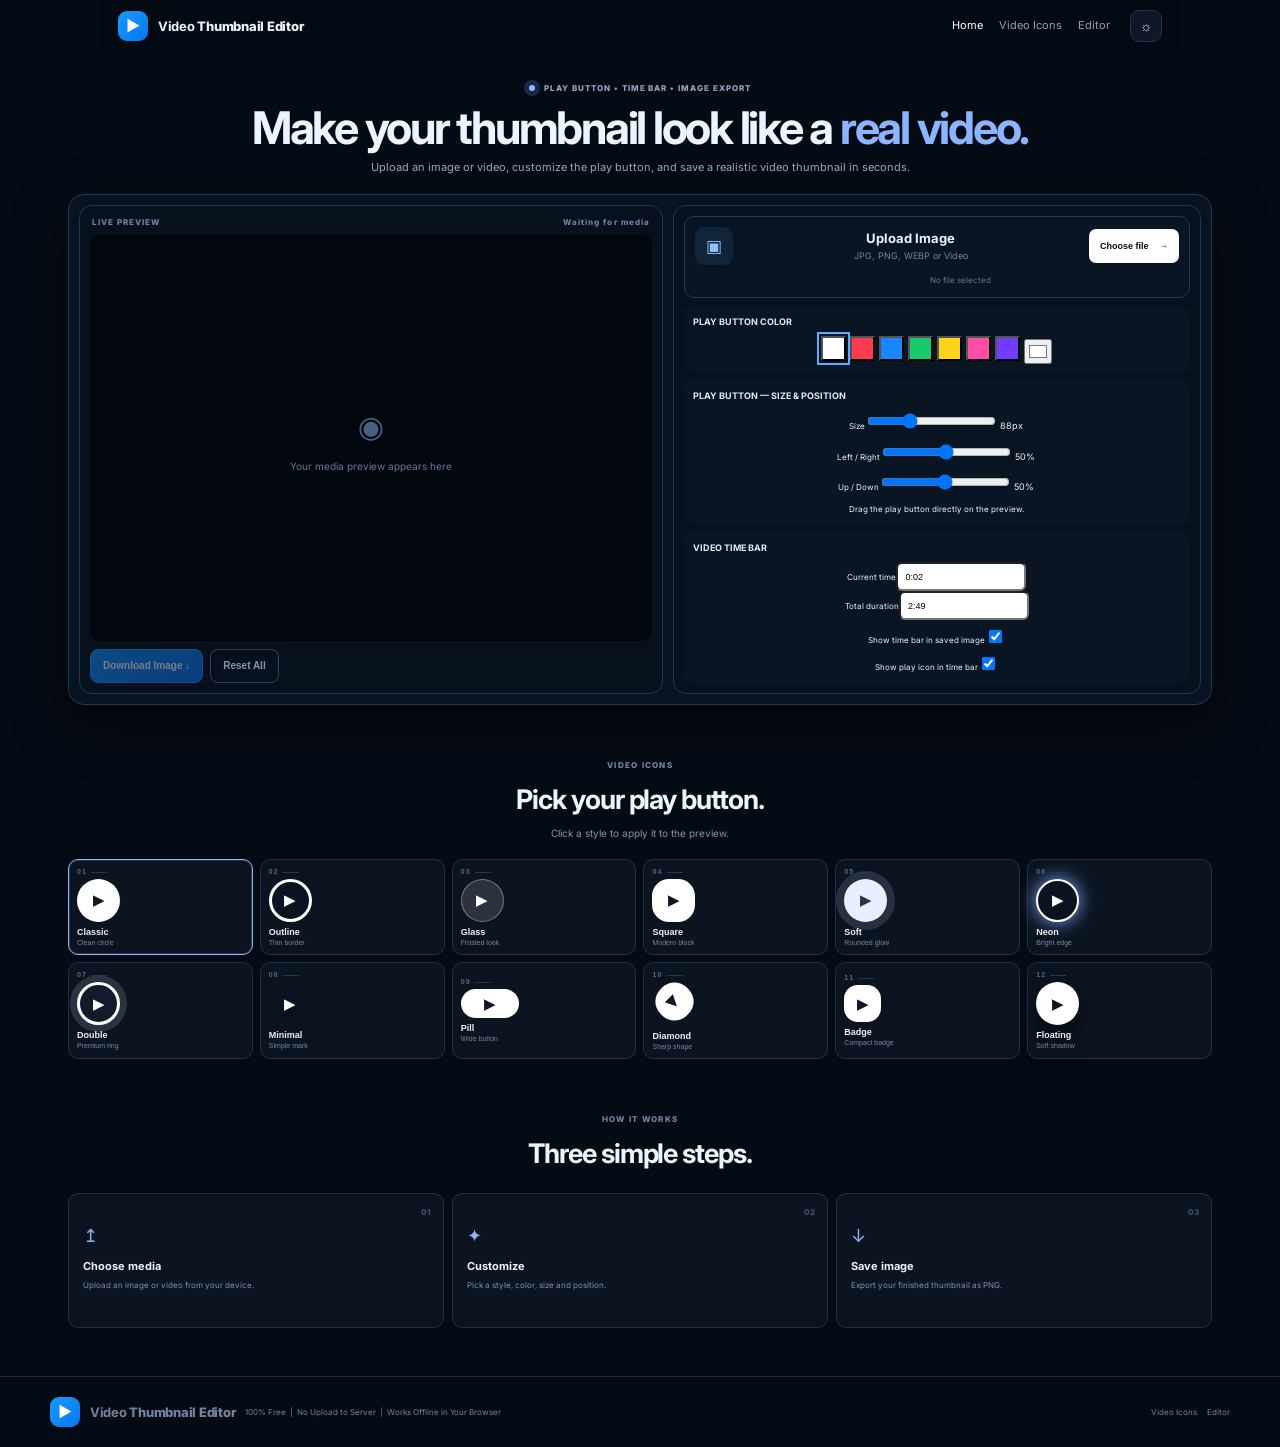
==== commit 5d60374a: "Redesign editor to compact reference-style layout" ====
--- a/index.html
+++ b/index.html
@@ -3,25 +3,137 @@
 <head>
 <meta charset="utf-8">
 <meta name="viewport" content="width=device-width, initial-scale=1">
-<title>Media Icon Studio — Play Button & Time Bar Editor</title>
-<meta name="description" content="Add a customizable play button and video-style time bar to images and video frames.">
+<title>Video Thumbnail Editor — Play Button & Time Bar</title>
+<meta name="description" content="Create compact video-style thumbnails with a customizable play button and time bar.">
 <meta name="robots" content="index, follow">
 <link rel="preconnect" href="https://fonts.googleapis.com">
 <link rel="preconnect" href="https://fonts.gstatic.com" crossorigin>
 <link href="https://fonts.googleapis.com/css2?family=Inter:wght@400;500;600;700;800&display=swap" rel="stylesheet">
 <link rel="stylesheet" href="styles.css">
-<style>
-.editor-controls{display:grid;grid-template-columns:repeat(2,1fr);gap:12px;margin-top:14px}.control-box{background:#0b1422;border:1px solid #24354d;border-radius:14px;padding:14px}.control-box h3{font-size:12px;margin:0 0 12px;color:#dce8f8}.control-row{display:grid;grid-template-columns:82px 1fr 52px;gap:9px;align-items:center;margin:10px 0}.control-row label{font-size:11px;color:#8497b1}.control-row input[type=range]{width:100%;accent-color:#8db5ff}.value-pill{font-size:11px;text-align:center;padding:5px 4px;border-radius:7px;background:#162238;color:#bcd1ee}.time-options{display:grid;grid-template-columns:1fr 1fr;gap:9px}.time-options label{font-size:10px;color:#7f93ad;display:block;margin-bottom:4px}.time-options input{width:100%;height:36px;border:1px solid #2b3d56;background:#09111d;color:#fff;border-radius:8px;padding:0 9px}.toggle-row{display:flex;align-items:center;justify-content:space-between;margin-top:12px;font-size:11px;color:#9aabc1}.switch{width:42px;height:23px;border-radius:99px;background:#27384f;position:relative;cursor:pointer}.switch input{display:none}.switch:after{content:'';position:absolute;width:17px;height:17px;top:3px;left:3px;border-radius:50%;background:#9aabc1;transition:.2s}.switch:has(input:checked){background:#6f9fe8}.switch:has(input:checked):after{left:22px;background:#fff}.export-note{margin-top:10px;text-align:center;color:#7186a2;font-size:10px}.timebar-overlay{position:absolute;left:0;right:0;bottom:0;height:54px;background:linear-gradient(transparent,rgba(0,0,0,.88));display:flex;align-items:flex-end;gap:9px;padding:0 12px 9px;color:#fff;z-index:4;font-size:10px;pointer-events:none}.timebar-overlay .tiny-play{font-size:15px}.timebar-overlay .time-text{white-space:nowrap}.timebar-overlay .track{height:4px;background:#aaa;border-radius:10px;flex:1;position:relative}.timebar-overlay .track:before{content:'';position:absolute;left:0;top:0;height:100%;width:var(--pct,13%);background:#fff;border-radius:10px}.timebar-overlay .track:after{content:'';position:absolute;left:var(--pct,13%);top:50%;width:10px;height:10px;background:#fff;border-radius:50%;transform:translate(-50%,-50%)}.timebar-overlay .tool{font-size:12px;opacity:.9}.position-help{margin-top:7px;color:#647993;font-size:10px}.icon-card{position:relative}.icon-number{position:absolute;top:12px;right:13px;color:#4f6580;font-size:10px;font-weight:800;letter-spacing:.08em}.icon-card.active .icon-number{color:#8db5ff}.overlay-icon{cursor:grab;touch-action:none}.overlay-icon:active{cursor:grabbing}@media(max-width:700px){.editor-controls{grid-template-columns:1fr}.control-row{grid-template-columns:70px 1fr 50px}.time-options{grid-template-columns:1fr 1fr}}
-</style>
 </head>
 <body>
-<header class="topbar"><a class="brand" href="index.html"><span class="brand-mark">✦</span><span>Media <b>Icon Studio</b></span></a><nav><a class="active" href="#home">Home</a><a href="#video">Video Icons</a><a href="#editor">Editor</a><a href="#how">How it works</a></nav><button class="theme-btn" id="themeBtn" aria-label="Toggle theme">☼</button></header>
-<main id="home"><section class="hero"><div class="eyebrow"><span class="pulse"></span> PLAY BUTTON • TIME BAR • IMAGE EXPORT</div><h1>Make your thumbnail look like a <em>real video.</em></h1><p class="hero-copy">Upload an image or video, move the play button anywhere, resize it, and add a realistic video time bar before saving your image.</p>
-<div class="studio-card" id="editor"><div class="upload-zone" id="dropZone"><input id="fileInput" type="file" accept="image/*,video/*" hidden><div class="upload-icon">↥</div><h2>Upload an image or video</h2><p>Drag & drop your file here, or choose one from your device.</p><button class="primary-btn" id="chooseBtn">Choose file <span>→</span></button><small id="fileName">No file selected</small></div>
-<div class="preview-wrap"><div class="preview-head"><span>LIVE PREVIEW</span><span id="mediaType">Waiting for media</span></div><div class="preview" id="preview"><div class="empty-preview"><div>◉</div><span>Your media preview appears here</span></div></div><div class="preview-actions"><button id="downloadBtn" class="secondary-btn" disabled>Save Image ↧</button><button id="resetBtn" class="ghost-btn">Reset</button></div></div>
-<div class="editor-controls"><div class="control-box"><h3>PLAY BUTTON — SIZE & POSITION</h3><div class="control-row"><label>Size</label><input id="sizeRange" type="range" min="20" max="240" value="88"><span class="value-pill" id="sizeValue">88px</span></div><div class="control-row"><label>Left / Right</label><input id="xRange" type="range" min="0" max="100" value="50"><span class="value-pill" id="xValue">50%</span></div><div class="control-row"><label>Up / Down</label><input id="yRange" type="range" min="0" max="100" value="50"><span class="value-pill" id="yValue">50%</span></div><div class="position-help">You can also drag the play button directly on the image.</div></div>
-<div class="control-box"><h3>VIDEO TIME BAR</h3><div class="time-options"><div><label>Current time</label><input id="currentTimeInput" value="0:02" maxlength="8"></div><div><label>Total duration</label><input id="durationInput" value="2:49" maxlength="8"></div></div><div class="toggle-row"><span>Show time bar in saved image</span><label class="switch"><input id="timeBarToggle" type="checkbox" checked><span></span></label></div><div class="toggle-row"><span>Show play icon in time bar</span><label class="switch"><input id="miniPlayToggle" type="checkbox" checked><span></span></label></div><div class="export-note">For videos, the current video time is used automatically.</div></div></div></div></section>
-<section id="video" class="icons-section"><div class="section-heading"><span>VIDEO ICONS</span><h2>Pick your play button.</h2><p>Each style can be resized and moved anywhere on the preview.</p></div><div class="icon-grid" id="iconGrid">
-<button class="icon-card active" data-style="classic"><span class="icon-number">01</span><span class="icon-preview classic">▶</span><strong>Classic</strong><small>Clean circle</small></button><button class="icon-card" data-style="outline"><span class="icon-number">02</span><span class="icon-preview outline">▶</span><strong>Outline</strong><small>Thin border</small></button><button class="icon-card" data-style="glass"><span class="icon-number">03</span><span class="icon-preview glass">▶</span><strong>Glass</strong><small>Frosted look</small></button><button class="icon-card" data-style="square"><span class="icon-number">04</span><span class="icon-preview square">▶</span><strong>Square</strong><small>Modern block</small></button><button class="icon-card" data-style="soft"><span class="icon-number">05</span><span class="icon-preview soft">▶</span><strong>Soft</strong><small>Rounded glow</small></button><button class="icon-card" data-style="neon"><span class="icon-number">06</span><span class="icon-preview neon">▶</span><strong>Neon</strong><small>Bright edge</small></button><button class="icon-card" data-style="double"><span class="icon-number">07</span><span class="icon-preview double">▶</span><strong>Double Ring</strong><small>Premium ring</small></button><button class="icon-card" data-style="minimal"><span class="icon-number">08</span><span class="icon-preview minimal">▶</span><strong>Minimal</strong><small>Simple mark</small></button><button class="icon-card" data-style="pill"><span class="icon-number">09</span><span class="icon-preview pill">▶</span><strong>Pill</strong><small>Wide button</small></button><button class="icon-card" data-style="diamond"><span class="icon-number">10</span><span class="icon-preview diamond">▶</span><strong>Diamond</strong><small>Sharp shape</small></button><button class="icon-card" data-style="badge"><span class="icon-number">11</span><span class="icon-preview badge">▶</span><strong>Badge</strong><small>Compact badge</small></button><button class="icon-card" data-style="floating"><span class="icon-number">12</span><span class="icon-preview floating">▶</span><strong>Floating</strong><small>Soft shadow</small></button></div></section>
-<section id="how" class="how-section"><div class="section-heading"><span>HOW IT WORKS</span><h2>Three simple steps.</h2></div><div class="steps"><article><div class="step-no">01</div><div class="step-icon">↥</div><h3>Choose media</h3><p>Upload an image or video from your device.</p></article><article><div class="step-no">02</div><div class="step-icon">✦</div><h3>Customize</h3><p>Choose an icon, change its size, and move it left, right, up, or down.</p></article><article><div class="step-no">03</div><div class="step-icon">↧</div><h3>Save image</h3><p>Export the image with the play button and video-style time bar included.</p></article></div></section></main>
-<footer><div class="footer-inner"><a class="brand" href="#home"><span class="brand-mark">✦</span><span>Media <b>Icon Studio</b></span></a><p>Fast browser-based image styling.</p><div><a href="#video">Video Icons</a><a href="#editor">Editor</a><a href="#how">How it works</a></div></div></footer><script src="script.js"></script><script src="drag.js"></script></body></html>
+<header class="topbar">
+  <a class="brand" href="#home"><span class="brand-mark">▶</span><span>Video <b>Thumbnail Editor</b></span></a>
+  <nav><a class="active" href="#home">Home</a><a href="#video">Video Icons</a><a href="#editor">Editor</a></nav>
+  <button class="theme-btn" id="themeBtn" aria-label="Toggle theme">☼</button>
+</header>
+
+<main id="home">
+<section class="hero">
+  <div class="eyebrow"><span class="pulse"></span> PLAY BUTTON • TIME BAR • IMAGE EXPORT</div>
+  <h1>Make your thumbnail look like a <em>real video.</em></h1>
+  <p class="hero-copy">Upload an image or video, customize the play button, and save a realistic video thumbnail in seconds.</p>
+
+  <div class="studio-card" id="editor">
+    <div class="studio-grid">
+      <div class="media-panel">
+        <div class="preview-head"><span>LIVE PREVIEW</span><span id="mediaType">Waiting for media</span></div>
+        <div class="preview" id="preview"><div class="empty-preview"><div>◉</div><span>Your media preview appears here</span></div></div>
+        <div class="preview-actions">
+          <button id="downloadBtn" class="secondary-btn" disabled>Download Image ↓</button>
+          <button id="resetBtn" class="ghost-btn">Reset All</button>
+        </div>
+      </div>
+
+      <div class="control-panel">
+        <div class="upload-zone" id="dropZone">
+          <input id="fileInput" type="file" accept="image/*,video/*" hidden>
+          <div class="upload-icon">▣</div>
+          <div><h2>Upload Image</h2><p>JPG, PNG, WEBP or Video</p></div>
+          <button class="primary-btn" id="chooseBtn">Choose file <span>→</span></button>
+          <small id="fileName">No file selected</small>
+        </div>
+
+        <div class="editor-controls">
+          <div class="control-box color-control" id="colorControl">
+            <h3>PLAY BUTTON COLOR</h3>
+            <div class="color-row">
+              <button class="color-dot active" data-color="#ffffff" style="background:#fff" aria-label="White"></button>
+              <button class="color-dot" data-color="#ff3b4f" style="background:#ff3b4f" aria-label="Red"></button>
+              <button class="color-dot" data-color="#1687ff" style="background:#1687ff" aria-label="Blue"></button>
+              <button class="color-dot" data-color="#19c96b" style="background:#19c96b" aria-label="Green"></button>
+              <button class="color-dot" data-color="#ffd21c" style="background:#ffd21c" aria-label="Yellow"></button>
+              <button class="color-dot" data-color="#ff4fa3" style="background:#ff4fa3" aria-label="Pink"></button>
+              <button class="color-dot" data-color="#713cff" style="background:#713cff" aria-label="Purple"></button>
+              <input class="color-picker" id="customColor" type="color" value="#ffffff" title="Custom color">
+            </div>
+          </div>
+
+          <div class="control-box">
+            <h3>PLAY BUTTON — SIZE & POSITION</h3>
+            <div class="control-row"><label>Size</label><input id="sizeRange" type="range" min="20" max="240" value="88"><span class="value-pill" id="sizeValue">88px</span></div>
+            <div class="control-row"><label>Left / Right</label><input id="xRange" type="range" min="0" max="100" value="50"><span class="value-pill" id="xValue">50%</span></div>
+            <div class="control-row"><label>Up / Down</label><input id="yRange" type="range" min="0" max="100" value="50"><span class="value-pill" id="yValue">50%</span></div>
+            <div class="position-help">Drag the play button directly on the preview.</div>
+          </div>
+
+          <div class="control-box">
+            <h3>VIDEO TIME BAR</h3>
+            <div class="time-options">
+              <div><label>Current time</label><input id="currentTimeInput" value="0:02" maxlength="8"></div>
+              <div><label>Total duration</label><input id="durationInput" value="2:49" maxlength="8"></div>
+            </div>
+            <div class="toggle-row"><span>Show time bar in saved image</span><label class="switch"><input id="timeBarToggle" type="checkbox" checked><span></span></label></div>
+            <div class="toggle-row"><span>Show play icon in time bar</span><label class="switch"><input id="miniPlayToggle" type="checkbox" checked><span></span></label></div>
+          </div>
+        </div>
+      </div>
+    </div>
+  </div>
+</section>
+
+<section id="video" class="icons-section">
+  <div class="section-heading"><span>VIDEO ICONS</span><h2>Pick your play button.</h2><p>Click a style to apply it to the preview.</p></div>
+  <div class="icon-grid" id="iconGrid">
+    <button class="icon-card active" data-style="classic"><span class="icon-number">01</span><span class="icon-preview classic">▶</span><strong>Classic</strong><small>Clean circle</small></button>
+    <button class="icon-card" data-style="outline"><span class="icon-number">02</span><span class="icon-preview outline">▶</span><strong>Outline</strong><small>Thin border</small></button>
+    <button class="icon-card" data-style="glass"><span class="icon-number">03</span><span class="icon-preview glass">▶</span><strong>Glass</strong><small>Frosted look</small></button>
+    <button class="icon-card" data-style="square"><span class="icon-number">04</span><span class="icon-preview square">▶</span><strong>Square</strong><small>Modern block</small></button>
+    <button class="icon-card" data-style="soft"><span class="icon-number">05</span><span class="icon-preview soft">▶</span><strong>Soft</strong><small>Rounded glow</small></button>
+    <button class="icon-card" data-style="neon"><span class="icon-number">06</span><span class="icon-preview neon">▶</span><strong>Neon</strong><small>Bright edge</small></button>
+    <button class="icon-card" data-style="double"><span class="icon-number">07</span><span class="icon-preview double">▶</span><strong>Double</strong><small>Premium ring</small></button>
+    <button class="icon-card" data-style="minimal"><span class="icon-number">08</span><span class="icon-preview minimal">▶</span><strong>Minimal</strong><small>Simple mark</small></button>
+    <button class="icon-card" data-style="pill"><span class="icon-number">09</span><span class="icon-preview pill">▶</span><strong>Pill</strong><small>Wide button</small></button>
+    <button class="icon-card" data-style="diamond"><span class="icon-number">10</span><span class="icon-preview diamond">▶</span><strong>Diamond</strong><small>Sharp shape</small></button>
+    <button class="icon-card" data-style="badge"><span class="icon-number">11</span><span class="icon-preview badge">▶</span><strong>Badge</strong><small>Compact badge</small></button>
+    <button class="icon-card" data-style="floating"><span class="icon-number">12</span><span class="icon-preview floating">▶</span><strong>Floating</strong><small>Soft shadow</small></button>
+  </div>
+</section>
+
+<section class="how-section" id="how">
+  <div class="section-heading"><span>HOW IT WORKS</span><h2>Three simple steps.</h2></div>
+  <div class="steps">
+    <article><div class="step-no">01</div><div class="step-icon">↥</div><h3>Choose media</h3><p>Upload an image or video from your device.</p></article>
+    <article><div class="step-no">02</div><div class="step-icon">✦</div><h3>Customize</h3><p>Pick a style, color, size and position.</p></article>
+    <article><div class="step-no">03</div><div class="step-icon">↓</div><h3>Save image</h3><p>Export your finished thumbnail as PNG.</p></article>
+  </div>
+</section>
+</main>
+
+<footer><div class="footer-inner"><a class="brand" href="#home"><span class="brand-mark">▶</span><span>Video <b>Thumbnail Editor</b></span></a><p>100% Free&nbsp; | &nbsp;No Upload to Server&nbsp; | &nbsp;Works Offline in Your Browser</p><div><a href="#video">Video Icons</a><a href="#editor">Editor</a></div></div></footer>
+
+<script src="script.js"></script>
+<script src="drag.js"></script>
+<style>
+/* Final compact reference layout */
+:root{--blue:#1b8cff;--panel:#091321;--line:#213b5c;--muted:#8194ad}
+body{background:#050b14!important;font-size:13px}
+.topbar{max-width:1080px!important;padding:10px 18px!important;margin:auto!important;background:rgba(5,11,20,.9)!important}
+.brand{font-size:13px}.brand-mark{width:30px!important;height:30px!important;border-radius:9px!important;background:linear-gradient(135deg,#159cff,#0875ef)!important;color:#fff!important}
+.topbar nav{gap:16px!important;font-size:11px!important}.theme-btn{width:32px!important;height:32px!important}
+.hero{max-width:1180px!important;margin:24px auto 0!important;padding:0 18px!important}.eyebrow{font-size:8px!important}.hero h1{font-size:clamp(28px,3.6vw,45px)!important;margin:8px 0!important}.hero-copy{font-size:11px!important;max-width:620px!important}
+.studio-card{max-width:1160px!important;margin:18px auto 0!important;padding:10px!important;border-radius:16px!important;background:#081321!important;border:1px solid #1d3a5b!important;box-shadow:0 18px 50px #0008!important}
+.studio-grid{display:grid!important;grid-template-columns:minmax(0,1.05fr) minmax(390px,.95fr)!important;gap:10px!important;align-items:stretch!important}
+.media-panel,.control-panel{min-width:0;border:1px solid #1e3959;border-radius:13px;background:#07111e;padding:10px!important}.media-panel{display:flex;flex-direction:column}.control-panel{display:flex;flex-direction:column;gap:8px}
+.preview-head{font-size:8px!important;margin:0 2px 6px!important}.preview{min-height:0!important;height:100%!important;aspect-ratio:16/10!important;max-height:none!important;border-radius:9px!important;background:#02070d!important}.media-element{max-height:none!important}
+.preview-actions{margin-top:8px!important;gap:7px!important}.secondary-btn,.ghost-btn{height:34px!important;font-size:10px!important;padding:0 12px!important;border-radius:8px!important}.secondary-btn{background:linear-gradient(135deg,#158fff,#0d73ee)!important;border-color:#299aff!important;color:#fff!important}
+.upload-zone{display:grid!important;grid-template-columns:auto 1fr auto;align-items:center;gap:9px!important;padding:10px!important;border:1px solid #1e3b5d!important;border-radius:10px!important;background:#091522!important}.upload-icon{width:38px!important;height:38px!important;margin:0!important;border-radius:9px!important;font-size:17px!important;background:#10243a!important;color:#8ec2ff!important}.upload-zone h2{font-size:13px!important;margin:0!important}.upload-zone p{font-size:9px!important;margin:1px 0!important;color:#7087a3!important}.upload-zone small{grid-column:2/-1;font-size:8px!important;margin:0!important}.primary-btn{height:34px!important;padding:0 11px!important;font-size:9px!important;border-radius:7px!important}
+.editor-controls{display:grid!important;grid-template-columns:1fr!important;gap:7px!important;margin-top:0!important}.control-box{padding:9px!important;border-radius:10px!important;background:#091522!important;border-color:#203b5b!important}.control-box h3{font-size:9px!important;margin:0 0 7px!important;text-align:left!important;color:#dce9fa!important}.control-row{grid-template-columns:72px 1fr 44px!important;gap:6px!important;margin:7px 0!important}.control-row label{font-size:8px!important}.value-pill{font-size:9px!important;padding:4px 2px!important}.position-help{font-size:8px!important;margin-top:4px!important}.time-options{gap:6px!important}.time-options label{font-size:8px!important}.time-options input{height:29px!important;font-size:9px!important}.toggle-row{font-size:8px!important;margin-top:7px!important}.switch{width:35px!important;height:19px!important}.switch:after{width:13px!important;height:13px!important}.switch:has(input:checked):after{left:19px!important}.export-note{display:none!important}
+.color-control{grid-column:1!important}.style-mini-title{display:none!important}.color-row{gap:8px!important;justify-content:flex-start}.color-dot{width:25px!important;height:25px!important}.color-picker{width:28px!important;height:25px!important}.color-dot.active{outline:2px solid #61aaff!important;outline-offset:2px}
+.timebar-overlay{height:39px!important;padding:0 8px 5px!important;gap:5px!important;font-size:8px!important}.timebar-overlay .tiny-play{font-size:11px!important}.timebar-overlay .tool{font-size:9px!important}
+.icons-section,.how-section{max-width:1180px!important;margin-top:48px!important;padding:0 18px!important}.section-heading>span{font-size:8px!important}.section-heading h2{font-size:27px!important;margin:4px 0!important}.section-heading p{font-size:10px!important}.icon-grid{grid-template-columns:repeat(6,1fr)!important;gap:7px!important;margin-top:18px!important}.icon-card{padding:8px!important;border-radius:10px!important}.icon-number{font-size:7px!important;margin-bottom:4px!important}.icon-number::after{width:16px!important;margin-left:4px!important}.icon-preview{width:43px!important;height:43px!important;margin-bottom:5px!important;font-size:15px!important}.icon-preview.pill{width:58px!important;height:29px!important}.icon-preview.diamond{width:37px!important;height:37px!important;margin:5px 0 11px 4px!important}.icon-preview.badge{width:37px!important;height:37px!important}.icon-card strong{font-size:9px!important}.icon-card small{font-size:7px!important}.steps{gap:8px!important;margin-top:18px!important}.steps article{padding:14px!important;min-height:135px!important;border-radius:10px!important}.step-icon{font-size:18px!important;margin:14px 0 7px!important}.steps h3{font-size:11px!important}.steps p{font-size:8px!important}footer{margin-top:48px!important;padding:20px 18px!important}.footer-inner{max-width:1180px!important;font-size:8px!important;gap:10px!important}
+@media(max-width:900px){.studio-grid{grid-template-columns:1fr!important}.media-panel{min-height:0}.preview{aspect-ratio:16/9!important}.icon-grid{grid-template-columns:repeat(4,1fr)!important}}
+@media(max-width:600px){.topbar nav{display:none}.hero{margin-top:18px!important}.hero h1{font-size:28px!important}.studio-card{padding:6px!important}.media-panel,.control-panel{padding:7px!important}.upload-zone{grid-template-columns:auto 1fr!important}.upload-zone .primary-btn{grid-column:1/-1}.icon-grid{grid-template-columns:repeat(3,1fr)!important}.icons-section,.how-section{margin-top:38px!important}.steps{grid-template-columns:1fr!important}.footer-inner{flex-wrap:wrap}}
+</style>
+</body>
+</html>
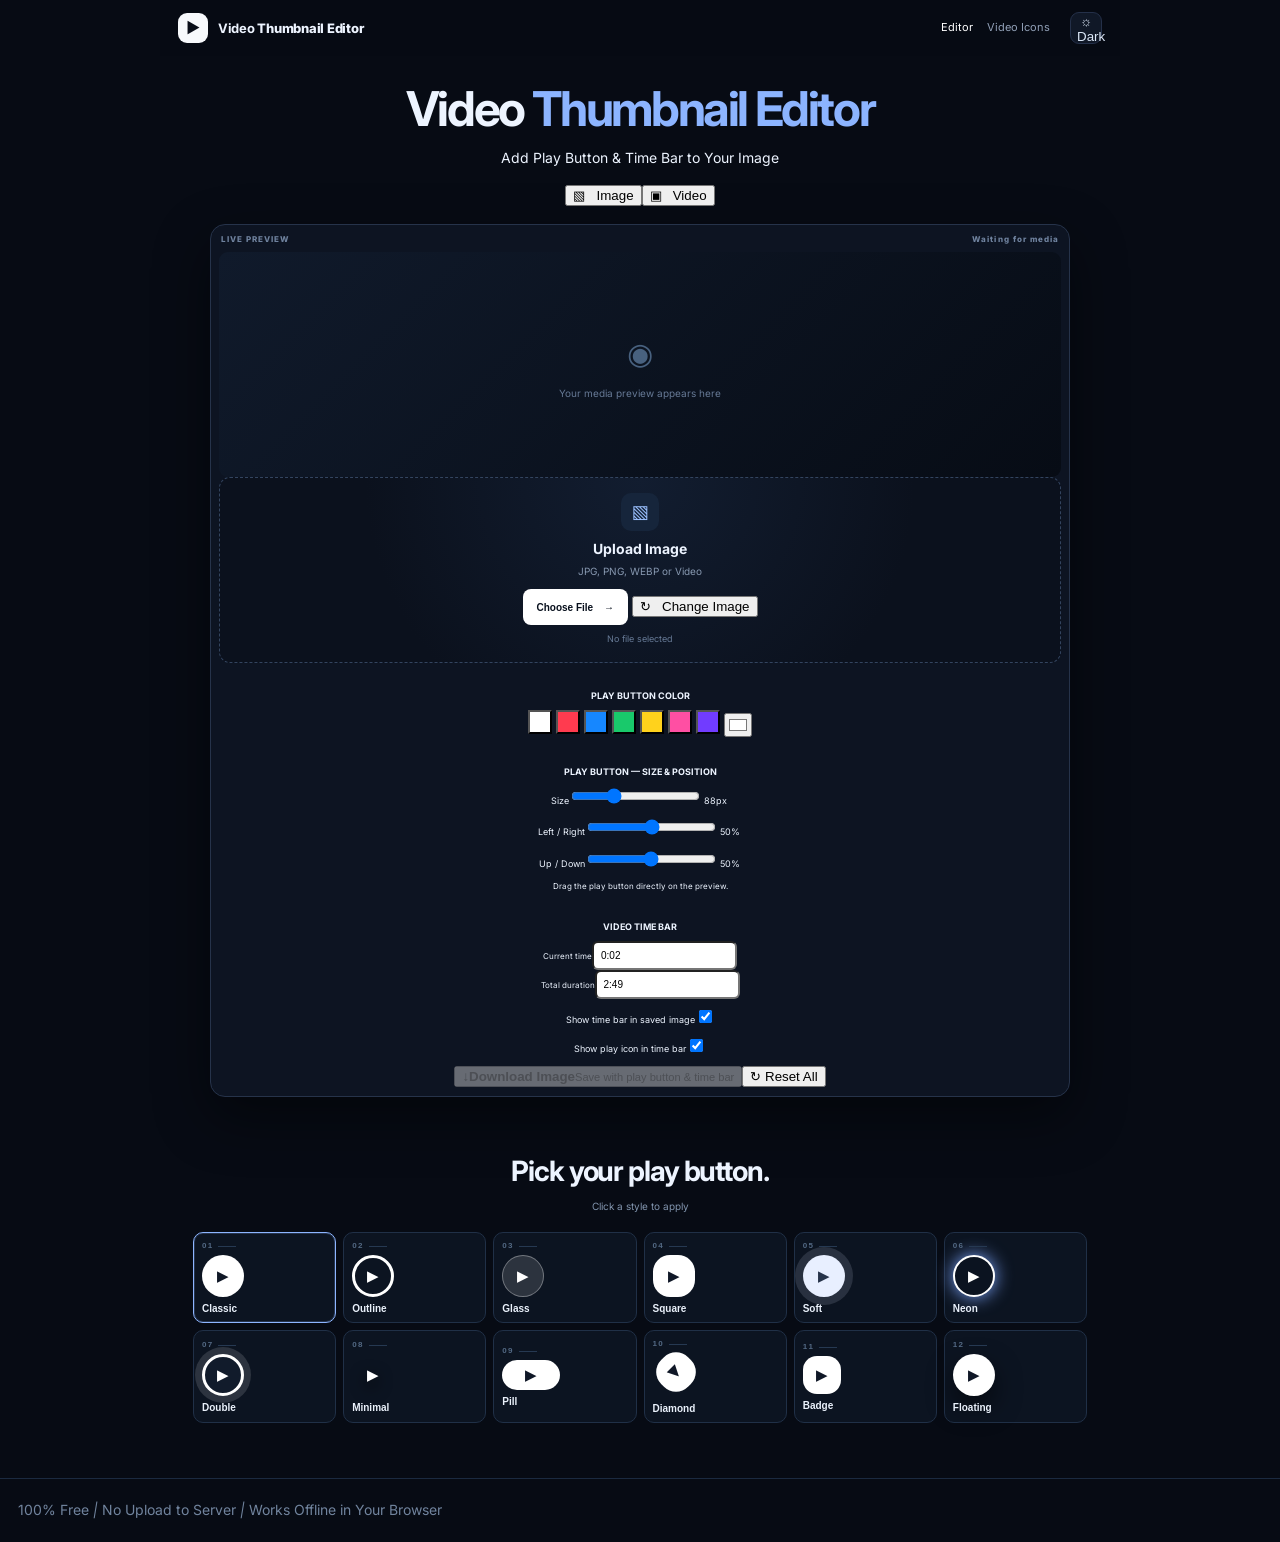
==== commit 0df45efd: "Match thumbnail editor to compact reference mockup" ====
--- a/index.html
+++ b/index.html
@@ -2,52 +2,40 @@
 <html lang="en">
 <head>
 <meta charset="utf-8">
-<meta name="viewport" content="width=device-width, initial-scale=1">
+<meta name="viewport" content="width=device-width,initial-scale=1">
 <title>Video Thumbnail Editor — Play Button & Time Bar</title>
-<meta name="description" content="Create compact video-style thumbnails with a customizable play button and time bar.">
-<meta name="robots" content="index, follow">
-<link rel="preconnect" href="https://fonts.googleapis.com">
-<link rel="preconnect" href="https://fonts.gstatic.com" crossorigin>
+<meta name="description" content="Create video-style thumbnails with a customizable play button and time bar.">
+<link rel="preconnect" href="https://fonts.googleapis.com"><link rel="preconnect" href="https://fonts.gstatic.com" crossorigin>
 <link href="https://fonts.googleapis.com/css2?family=Inter:wght@400;500;600;700;800&display=swap" rel="stylesheet">
 <link rel="stylesheet" href="styles.css">
 </head>
 <body>
 <header class="topbar">
-  <a class="brand" href="#home"><span class="brand-mark">▶</span><span>Video <b>Thumbnail Editor</b></span></a>
-  <nav><a class="active" href="#home">Home</a><a href="#video">Video Icons</a><a href="#editor">Editor</a></nav>
-  <button class="theme-btn" id="themeBtn" aria-label="Toggle theme">☼</button>
+  <a class="brand" href="#editor"><span class="brand-mark">▶</span><span>Video <b>Thumbnail Editor</b></span></a>
+  <nav><a class="active" href="#editor">Editor</a><a href="#video">Video Icons</a></nav>
+  <button class="theme-btn" id="themeBtn" aria-label="Toggle theme">☼ <span>Dark</span></button>
 </header>
-
-<main id="home">
-<section class="hero">
-  <div class="eyebrow"><span class="pulse"></span> PLAY BUTTON • TIME BAR • IMAGE EXPORT</div>
-  <h1>Make your thumbnail look like a <em>real video.</em></h1>
-  <p class="hero-copy">Upload an image or video, customize the play button, and save a realistic video thumbnail in seconds.</p>
-
-  <div class="studio-card" id="editor">
+<main>
+<section class="hero" id="editor">
+  <div class="hero-title"><h1>Video <em>Thumbnail Editor</em></h1><p>Add Play Button &amp; Time Bar to Your Image</p></div>
+  <div class="media-tabs"><button class="tab active">▧ &nbsp; Image</button><button class="tab">▣ &nbsp; Video</button></div>
+  <div class="studio-card">
     <div class="studio-grid">
-      <div class="media-panel">
+      <section class="media-panel">
         <div class="preview-head"><span>LIVE PREVIEW</span><span id="mediaType">Waiting for media</span></div>
         <div class="preview" id="preview"><div class="empty-preview"><div>◉</div><span>Your media preview appears here</span></div></div>
-        <div class="preview-actions">
-          <button id="downloadBtn" class="secondary-btn" disabled>Download Image ↓</button>
-          <button id="resetBtn" class="ghost-btn">Reset All</button>
-        </div>
-      </div>
-
-      <div class="control-panel">
+      </section>
+      <section class="control-panel">
         <div class="upload-zone" id="dropZone">
           <input id="fileInput" type="file" accept="image/*,video/*" hidden>
-          <div class="upload-icon">▣</div>
-          <div><h2>Upload Image</h2><p>JPG, PNG, WEBP or Video</p></div>
-          <button class="primary-btn" id="chooseBtn">Choose file <span>→</span></button>
+          <div class="upload-box"><div class="upload-icon">▧</div><div><h2>Upload Image</h2><p>JPG, PNG, WEBP or Video</p></div></div>
+          <button class="primary-btn" id="chooseBtn" type="button">Choose File <span>→</span></button>
+          <button class="change-btn" type="button" onclick="document.getElementById('fileInput').click()">↻ &nbsp; Change Image</button>
           <small id="fileName">No file selected</small>
         </div>
-
         <div class="editor-controls">
           <div class="control-box color-control" id="colorControl">
-            <h3>PLAY BUTTON COLOR</h3>
-            <div class="color-row">
+            <h3>PLAY BUTTON COLOR</h3><div class="color-row">
               <button class="color-dot active" data-color="#ffffff" style="background:#fff" aria-label="White"></button>
               <button class="color-dot" data-color="#ff3b4f" style="background:#ff3b4f" aria-label="Red"></button>
               <button class="color-dot" data-color="#1687ff" style="background:#1687ff" aria-label="Blue"></button>
@@ -58,82 +46,43 @@
               <input class="color-picker" id="customColor" type="color" value="#ffffff" title="Custom color">
             </div>
           </div>
-
           <div class="control-box">
-            <h3>PLAY BUTTON — SIZE & POSITION</h3>
+            <h3>PLAY BUTTON — SIZE &amp; POSITION</h3>
             <div class="control-row"><label>Size</label><input id="sizeRange" type="range" min="20" max="240" value="88"><span class="value-pill" id="sizeValue">88px</span></div>
             <div class="control-row"><label>Left / Right</label><input id="xRange" type="range" min="0" max="100" value="50"><span class="value-pill" id="xValue">50%</span></div>
             <div class="control-row"><label>Up / Down</label><input id="yRange" type="range" min="0" max="100" value="50"><span class="value-pill" id="yValue">50%</span></div>
             <div class="position-help">Drag the play button directly on the preview.</div>
           </div>
-
           <div class="control-box">
             <h3>VIDEO TIME BAR</h3>
-            <div class="time-options">
-              <div><label>Current time</label><input id="currentTimeInput" value="0:02" maxlength="8"></div>
-              <div><label>Total duration</label><input id="durationInput" value="2:49" maxlength="8"></div>
-            </div>
+            <div class="time-options"><div><label>Current time</label><input id="currentTimeInput" value="0:02" maxlength="8"></div><div><label>Total duration</label><input id="durationInput" value="2:49" maxlength="8"></div></div>
             <div class="toggle-row"><span>Show time bar in saved image</span><label class="switch"><input id="timeBarToggle" type="checkbox" checked><span></span></label></div>
             <div class="toggle-row"><span>Show play icon in time bar</span><label class="switch"><input id="miniPlayToggle" type="checkbox" checked><span></span></label></div>
           </div>
         </div>
-      </div>
+      </section>
     </div>
+    <div class="studio-actions"><button id="downloadBtn" class="download-btn" disabled><span class="download-icon">↓</span><span><b>Download Image</b><small>Save with play button &amp; time bar</small></span></button><button id="resetBtn" class="reset-btn">↻ <span>Reset All</span></button></div>
   </div>
 </section>
-
 <section id="video" class="icons-section">
-  <div class="section-heading"><span>VIDEO ICONS</span><h2>Pick your play button.</h2><p>Click a style to apply it to the preview.</p></div>
+  <div class="section-heading"><h2>Pick your play button.</h2><p>Click a style to apply</p></div>
   <div class="icon-grid" id="iconGrid">
-    <button class="icon-card active" data-style="classic"><span class="icon-number">01</span><span class="icon-preview classic">▶</span><strong>Classic</strong><small>Clean circle</small></button>
-    <button class="icon-card" data-style="outline"><span class="icon-number">02</span><span class="icon-preview outline">▶</span><strong>Outline</strong><small>Thin border</small></button>
-    <button class="icon-card" data-style="glass"><span class="icon-number">03</span><span class="icon-preview glass">▶</span><strong>Glass</strong><small>Frosted look</small></button>
-    <button class="icon-card" data-style="square"><span class="icon-number">04</span><span class="icon-preview square">▶</span><strong>Square</strong><small>Modern block</small></button>
-    <button class="icon-card" data-style="soft"><span class="icon-number">05</span><span class="icon-preview soft">▶</span><strong>Soft</strong><small>Rounded glow</small></button>
-    <button class="icon-card" data-style="neon"><span class="icon-number">06</span><span class="icon-preview neon">▶</span><strong>Neon</strong><small>Bright edge</small></button>
-    <button class="icon-card" data-style="double"><span class="icon-number">07</span><span class="icon-preview double">▶</span><strong>Double</strong><small>Premium ring</small></button>
-    <button class="icon-card" data-style="minimal"><span class="icon-number">08</span><span class="icon-preview minimal">▶</span><strong>Minimal</strong><small>Simple mark</small></button>
-    <button class="icon-card" data-style="pill"><span class="icon-number">09</span><span class="icon-preview pill">▶</span><strong>Pill</strong><small>Wide button</small></button>
-    <button class="icon-card" data-style="diamond"><span class="icon-number">10</span><span class="icon-preview diamond">▶</span><strong>Diamond</strong><small>Sharp shape</small></button>
-    <button class="icon-card" data-style="badge"><span class="icon-number">11</span><span class="icon-preview badge">▶</span><strong>Badge</strong><small>Compact badge</small></button>
-    <button class="icon-card" data-style="floating"><span class="icon-number">12</span><span class="icon-preview floating">▶</span><strong>Floating</strong><small>Soft shadow</small></button>
-  </div>
-</section>
-
-<section class="how-section" id="how">
-  <div class="section-heading"><span>HOW IT WORKS</span><h2>Three simple steps.</h2></div>
-  <div class="steps">
-    <article><div class="step-no">01</div><div class="step-icon">↥</div><h3>Choose media</h3><p>Upload an image or video from your device.</p></article>
-    <article><div class="step-no">02</div><div class="step-icon">✦</div><h3>Customize</h3><p>Pick a style, color, size and position.</p></article>
-    <article><div class="step-no">03</div><div class="step-icon">↓</div><h3>Save image</h3><p>Export your finished thumbnail as PNG.</p></article>
+    <button class="icon-card active" data-style="classic"><span class="icon-number">01</span><span class="icon-preview classic">▶</span><strong>Classic</strong></button>
+    <button class="icon-card" data-style="outline"><span class="icon-number">02</span><span class="icon-preview outline">▶</span><strong>Outline</strong></button>
+    <button class="icon-card" data-style="glass"><span class="icon-number">03</span><span class="icon-preview glass">▶</span><strong>Glass</strong></button>
+    <button class="icon-card" data-style="square"><span class="icon-number">04</span><span class="icon-preview square">▶</span><strong>Square</strong></button>
+    <button class="icon-card" data-style="soft"><span class="icon-number">05</span><span class="icon-preview soft">▶</span><strong>Soft</strong></button>
+    <button class="icon-card" data-style="neon"><span class="icon-number">06</span><span class="icon-preview neon">▶</span><strong>Neon</strong></button>
+    <button class="icon-card" data-style="double"><span class="icon-number">07</span><span class="icon-preview double">▶</span><strong>Double</strong></button>
+    <button class="icon-card" data-style="minimal"><span class="icon-number">08</span><span class="icon-preview minimal">▶</span><strong>Minimal</strong></button>
+    <button class="icon-card" data-style="pill"><span class="icon-number">09</span><span class="icon-preview pill">▶</span><strong>Pill</strong></button>
+    <button class="icon-card" data-style="diamond"><span class="icon-number">10</span><span class="icon-preview diamond">▶</span><strong>Diamond</strong></button>
+    <button class="icon-card" data-style="badge"><span class="icon-number">11</span><span class="icon-preview badge">▶</span><strong>Badge</strong></button>
+    <button class="icon-card" data-style="floating"><span class="icon-number">12</span><span class="icon-preview floating">▶</span><strong>Floating</strong></button>
   </div>
 </section>
 </main>
-
-<footer><div class="footer-inner"><a class="brand" href="#home"><span class="brand-mark">▶</span><span>Video <b>Thumbnail Editor</b></span></a><p>100% Free&nbsp; | &nbsp;No Upload to Server&nbsp; | &nbsp;Works Offline in Your Browser</p><div><a href="#video">Video Icons</a><a href="#editor">Editor</a></div></div></footer>
-
-<script src="script.js"></script>
-<script src="drag.js"></script>
-<style>
-/* Final compact reference layout */
-:root{--blue:#1b8cff;--panel:#091321;--line:#213b5c;--muted:#8194ad}
-body{background:#050b14!important;font-size:13px}
-.topbar{max-width:1080px!important;padding:10px 18px!important;margin:auto!important;background:rgba(5,11,20,.9)!important}
-.brand{font-size:13px}.brand-mark{width:30px!important;height:30px!important;border-radius:9px!important;background:linear-gradient(135deg,#159cff,#0875ef)!important;color:#fff!important}
-.topbar nav{gap:16px!important;font-size:11px!important}.theme-btn{width:32px!important;height:32px!important}
-.hero{max-width:1180px!important;margin:24px auto 0!important;padding:0 18px!important}.eyebrow{font-size:8px!important}.hero h1{font-size:clamp(28px,3.6vw,45px)!important;margin:8px 0!important}.hero-copy{font-size:11px!important;max-width:620px!important}
-.studio-card{max-width:1160px!important;margin:18px auto 0!important;padding:10px!important;border-radius:16px!important;background:#081321!important;border:1px solid #1d3a5b!important;box-shadow:0 18px 50px #0008!important}
-.studio-grid{display:grid!important;grid-template-columns:minmax(0,1.05fr) minmax(390px,.95fr)!important;gap:10px!important;align-items:stretch!important}
-.media-panel,.control-panel{min-width:0;border:1px solid #1e3959;border-radius:13px;background:#07111e;padding:10px!important}.media-panel{display:flex;flex-direction:column}.control-panel{display:flex;flex-direction:column;gap:8px}
-.preview-head{font-size:8px!important;margin:0 2px 6px!important}.preview{min-height:0!important;height:100%!important;aspect-ratio:16/10!important;max-height:none!important;border-radius:9px!important;background:#02070d!important}.media-element{max-height:none!important}
-.preview-actions{margin-top:8px!important;gap:7px!important}.secondary-btn,.ghost-btn{height:34px!important;font-size:10px!important;padding:0 12px!important;border-radius:8px!important}.secondary-btn{background:linear-gradient(135deg,#158fff,#0d73ee)!important;border-color:#299aff!important;color:#fff!important}
-.upload-zone{display:grid!important;grid-template-columns:auto 1fr auto;align-items:center;gap:9px!important;padding:10px!important;border:1px solid #1e3b5d!important;border-radius:10px!important;background:#091522!important}.upload-icon{width:38px!important;height:38px!important;margin:0!important;border-radius:9px!important;font-size:17px!important;background:#10243a!important;color:#8ec2ff!important}.upload-zone h2{font-size:13px!important;margin:0!important}.upload-zone p{font-size:9px!important;margin:1px 0!important;color:#7087a3!important}.upload-zone small{grid-column:2/-1;font-size:8px!important;margin:0!important}.primary-btn{height:34px!important;padding:0 11px!important;font-size:9px!important;border-radius:7px!important}
-.editor-controls{display:grid!important;grid-template-columns:1fr!important;gap:7px!important;margin-top:0!important}.control-box{padding:9px!important;border-radius:10px!important;background:#091522!important;border-color:#203b5b!important}.control-box h3{font-size:9px!important;margin:0 0 7px!important;text-align:left!important;color:#dce9fa!important}.control-row{grid-template-columns:72px 1fr 44px!important;gap:6px!important;margin:7px 0!important}.control-row label{font-size:8px!important}.value-pill{font-size:9px!important;padding:4px 2px!important}.position-help{font-size:8px!important;margin-top:4px!important}.time-options{gap:6px!important}.time-options label{font-size:8px!important}.time-options input{height:29px!important;font-size:9px!important}.toggle-row{font-size:8px!important;margin-top:7px!important}.switch{width:35px!important;height:19px!important}.switch:after{width:13px!important;height:13px!important}.switch:has(input:checked):after{left:19px!important}.export-note{display:none!important}
-.color-control{grid-column:1!important}.style-mini-title{display:none!important}.color-row{gap:8px!important;justify-content:flex-start}.color-dot{width:25px!important;height:25px!important}.color-picker{width:28px!important;height:25px!important}.color-dot.active{outline:2px solid #61aaff!important;outline-offset:2px}
-.timebar-overlay{height:39px!important;padding:0 8px 5px!important;gap:5px!important;font-size:8px!important}.timebar-overlay .tiny-play{font-size:11px!important}.timebar-overlay .tool{font-size:9px!important}
-.icons-section,.how-section{max-width:1180px!important;margin-top:48px!important;padding:0 18px!important}.section-heading>span{font-size:8px!important}.section-heading h2{font-size:27px!important;margin:4px 0!important}.section-heading p{font-size:10px!important}.icon-grid{grid-template-columns:repeat(6,1fr)!important;gap:7px!important;margin-top:18px!important}.icon-card{padding:8px!important;border-radius:10px!important}.icon-number{font-size:7px!important;margin-bottom:4px!important}.icon-number::after{width:16px!important;margin-left:4px!important}.icon-preview{width:43px!important;height:43px!important;margin-bottom:5px!important;font-size:15px!important}.icon-preview.pill{width:58px!important;height:29px!important}.icon-preview.diamond{width:37px!important;height:37px!important;margin:5px 0 11px 4px!important}.icon-preview.badge{width:37px!important;height:37px!important}.icon-card strong{font-size:9px!important}.icon-card small{font-size:7px!important}.steps{gap:8px!important;margin-top:18px!important}.steps article{padding:14px!important;min-height:135px!important;border-radius:10px!important}.step-icon{font-size:18px!important;margin:14px 0 7px!important}.steps h3{font-size:11px!important}.steps p{font-size:8px!important}footer{margin-top:48px!important;padding:20px 18px!important}.footer-inner{max-width:1180px!important;font-size:8px!important;gap:10px!important}
-@media(max-width:900px){.studio-grid{grid-template-columns:1fr!important}.media-panel{min-height:0}.preview{aspect-ratio:16/9!important}.icon-grid{grid-template-columns:repeat(4,1fr)!important}}
-@media(max-width:600px){.topbar nav{display:none}.hero{margin-top:18px!important}.hero h1{font-size:28px!important}.studio-card{padding:6px!important}.media-panel,.control-panel{padding:7px!important}.upload-zone{grid-template-columns:auto 1fr!important}.upload-zone .primary-btn{grid-column:1/-1}.icon-grid{grid-template-columns:repeat(3,1fr)!important}.icons-section,.how-section{margin-top:38px!important}.steps{grid-template-columns:1fr!important}.footer-inner{flex-wrap:wrap}}
-</style>
-</body>
-</html>+<footer>100% Free <i>|</i> No Upload to Server <i>|</i> Works Offline in Your Browser</footer>
+<script src="script.js"></script><script src="drag.js"></script>
+</body></html>
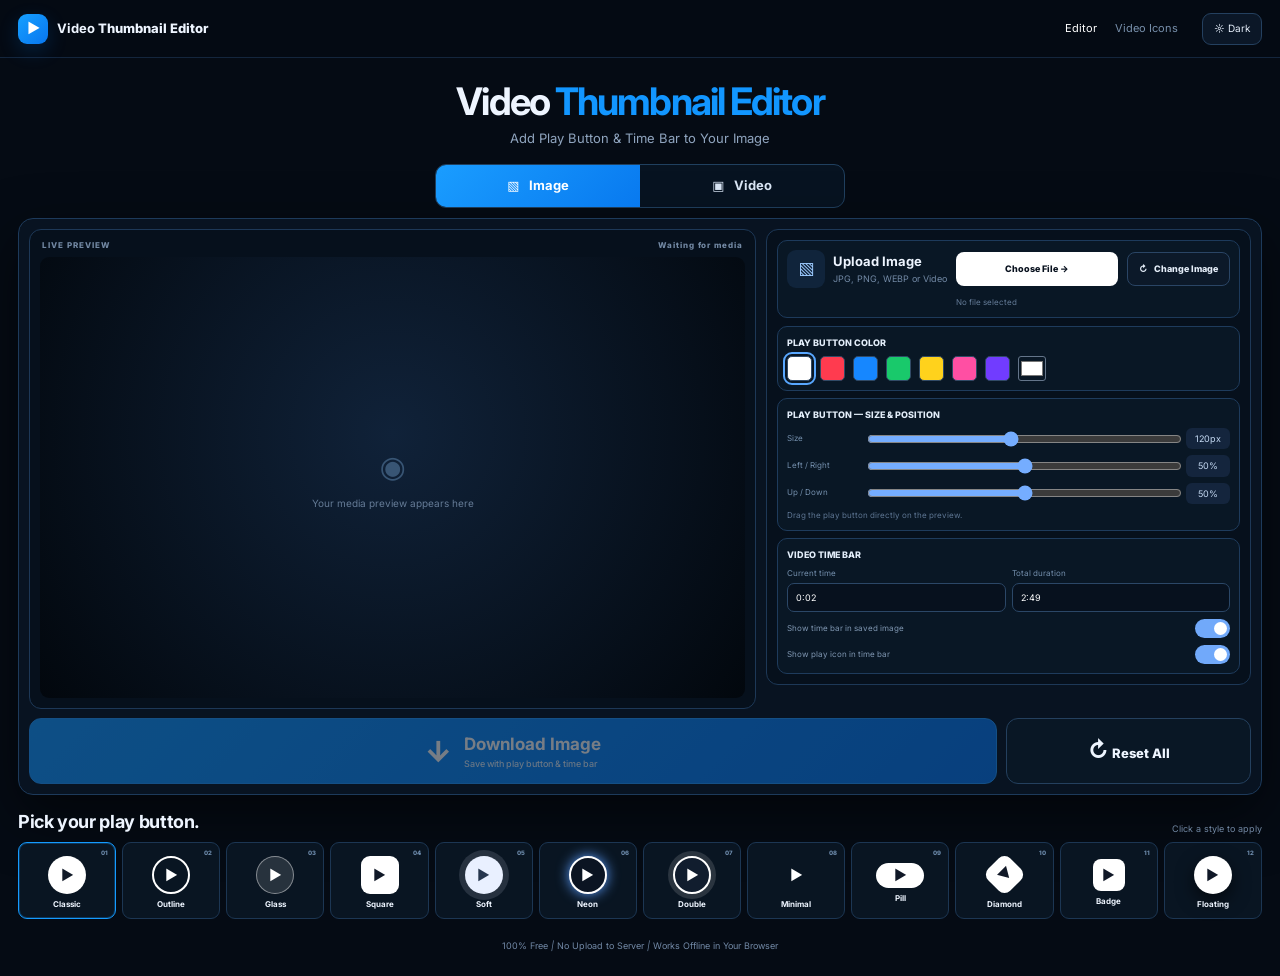
==== commit 0844d4dc: "Increase default play button size" ====
--- a/index.html
+++ b/index.html
@@ -48,7 +48,7 @@
           </div>
           <div class="control-box">
             <h3>PLAY BUTTON — SIZE &amp; POSITION</h3>
-            <div class="control-row"><label>Size</label><input id="sizeRange" type="range" min="20" max="240" value="88"><span class="value-pill" id="sizeValue">88px</span></div>
+            <div class="control-row"><label>Size</label><input id="sizeRange" type="range" min="20" max="240" value="120"><span class="value-pill" id="sizeValue">120px</span></div>
             <div class="control-row"><label>Left / Right</label><input id="xRange" type="range" min="0" max="100" value="50"><span class="value-pill" id="xValue">50%</span></div>
             <div class="control-row"><label>Up / Down</label><input id="yRange" type="range" min="0" max="100" value="50"><span class="value-pill" id="yValue">50%</span></div>
             <div class="position-help">Drag the play button directly on the preview.</div>
--- a/styles.css
+++ b/styles.css
@@ -1 +1 @@
-*{box-sizing:border-box}html{scroll-behavior:smooth}body{margin:0;font-family:Inter,system-ui,-apple-system,Segoe UI,sans-serif;background:#070b14;color:#edf4ff;line-height:1.6}body.light{background:#f4f7fb;color:#101828}a{color:inherit;text-decoration:none}.topbar{position:sticky;top:0;z-index:20;max-width:1200px;margin:auto;padding:18px 24px;display:flex;align-items:center;gap:30px;background:rgba(7,11,20,.88);backdrop-filter:blur(16px)}.brand{display:flex;align-items:center;gap:10px;font-weight:700;letter-spacing:-.02em;white-space:nowrap}.brand b{font-weight:800}.brand-mark{display:grid;place-items:center;width:34px;height:34px;border-radius:11px;background:#f7f9fc;color:#090d18;font-size:15px}.topbar nav{margin-left:auto;display:flex;gap:20px;color:#91a0b7;font-size:13px}.topbar nav a:hover,.topbar nav .active{color:#fff}.theme-btn{border:1px solid #243049;background:#101827;color:#dce8f8;width:38px;height:38px;border-radius:11px;cursor:pointer}.hero{max-width:1100px;margin:70px auto 0;padding:0 24px;text-align:center}.eyebrow{display:inline-flex;gap:9px;align-items:center;color:#91a7c4;font-size:11px;font-weight:800;letter-spacing:.14em}.pulse{width:7px;height:7px;border-radius:50%;background:#8ab4ff;box-shadow:0 0 0 5px #172943}.hero h1{font-size:clamp(42px,7vw,76px);line-height:1.03;letter-spacing:-.055em;margin:22px 0 18px}.hero h1 em{font-style:normal;color:#8cb4ff}.hero-copy{max-width:720px;margin:0 auto;color:#97a7bd;font-size:17px}.studio-card{max-width:980px;margin:38px auto 0;padding:14px;background:#0d1422;border:1px solid #26334a;border-radius:22px;box-shadow:0 30px 90px #0007}.upload-zone{border:1px dashed #33445f;border-radius:17px;padding:28px 22px;background:radial-gradient(circle at top,#121d30,#0b111d 60%)}.upload-icon{width:54px;height:54px;margin:0 auto 14px;border-radius:16px;display:grid;place-items:center;background:#16253b;color:#9bc0ff;font-size:25px}.upload-zone h2{margin:0;font-size:20px}.upload-zone p{margin:6px auto 18px;color:#8798b0;font-size:13px}.primary-btn{height:48px;padding:0 20px;border:0;border-radius:11px;background:#fff;color:#08101d;font-size:13px;font-weight:800;cursor:pointer}.primary-btn span{margin-left:8px}.primary-btn:hover{transform:translateY(-1px)}.upload-zone small{display:block;margin-top:10px;color:#667995;font-size:11px;overflow:hidden;text-overflow:ellipsis;white-space:nowrap}.preview-wrap{margin-top:14px;padding:15px;border-radius:17px;background:#09101b;border:1px solid #25354d;text-align:left}.preview-head{display:flex;justify-content:space-between;color:#6f829e;font-size:10px;font-weight:800;letter-spacing:.13em;margin:0 3px 10px}.preview{position:relative;min-height:310px;border-radius:13px;overflow:hidden;background:linear-gradient(135deg,#101a2b,#070c15);display:grid;place-items:center}.empty-preview{display:grid;place-items:center;gap:8px;color:#667995;font-size:12px;text-align:center}.empty-preview div{font-size:42px;color:#48617f}.media-element{width:100%;height:100%;max-height:500px;object-fit:contain;display:block}.overlay-icon{position:absolute;left:50%;top:50%;transform:translate(-50%,-50%);width:88px;height:88px;display:grid;place-items:center;font-size:30px;line-height:1;color:#fff;transition:.2s ease;pointer-events:none}.overlay-icon.classic{border-radius:50%;background:#fff;color:#101827;box-shadow:0 10px 28px #0008}.overlay-icon.outline{border-radius:50%;border:3px solid #fff;background:#0005}.overlay-icon.glass{border-radius:50%;background:#ffffff22;border:1px solid #ffffff66;backdrop-filter:blur(10px);box-shadow:0 8px 30px #0006}.overlay-icon.square{border-radius:18px;background:#fff;color:#101827;box-shadow:0 10px 28px #0008}.overlay-icon.soft{border-radius:50%;background:#eaf1ff;color:#24324b;box-shadow:0 0 0 9px #dce7fb55,0 15px 38px #0008}.overlay-icon.neon{border-radius:50%;border:3px solid #fff;background:#0b1320;color:#fff;box-shadow:0 0 10px #fff,0 0 28px #86afff,0 0 55px #486dff}.overlay-icon.double{border-radius:50%;border:3px solid #fff;box-shadow:0 0 0 8px #ffffff44,0 12px 30px #0008;background:#111a2b}.overlay-icon.minimal{background:transparent;color:#fff;text-shadow:0 4px 15px #000}.overlay-icon.pill{width:126px;height:64px;border-radius:999px;background:#fff;color:#111827;box-shadow:0 10px 28px #0008}.overlay-icon.diamond{border-radius:20px;background:#fff;color:#101827;transform:translate(-50%,-50%) rotate(45deg)}.overlay-icon.badge{width:70px;height:70px;border-radius:16px;background:#fff;color:#101827;box-shadow:0 8px 24px #0007}.overlay-icon.floating{border-radius:50%;background:#fff;color:#101827;box-shadow:0 18px 45px #0009}.video-timebar{display:grid;grid-template-columns:auto 1fr auto;align-items:center;gap:10px;margin:10px 3px 0;color:#8293aa;font-size:11px;font-variant-numeric:tabular-nums}.video-timebar input{width:100%;accent-color:#8db5ff;cursor:pointer}.preview-actions{display:flex;gap:10px;margin-top:12px}.secondary-btn,.ghost-btn{height:44px;padding:0 15px;border-radius:10px;border:1px solid #30405a;background:#111b2b;color:#dce7f7;font-size:12px;font-weight:700;cursor:pointer}.secondary-btn:disabled{opacity:.45;cursor:not-allowed}.ghost-btn{background:transparent;color:#8495ac}.icons-section,.how-section{max-width:1150px;margin:110px auto 0;padding:0 24px}.section-heading{text-align:center}.section-heading>span{font-size:10px;font-weight:800;letter-spacing:.16em;color:#7187a2}.section-heading h2{font-size:40px;letter-spacing:-.04em;margin:8px 0}.section-heading p{margin:0;color:#8194ad}.icon-grid{display:grid;grid-template-columns:repeat(4,1fr);gap:14px;margin-top:40px}.icon-card{position:relative;border:1px solid #203047;background:#0c1421;border-radius:16px;padding:17px;text-align:left;color:#eaf1fb;cursor:pointer;transition:.18s}.icon-card:hover{transform:translateY(-2px);border-color:#3b5272}.icon-card.active{border-color:#8db5ff;box-shadow:0 0 0 1px #8db5ff33 inset}.icon-number{display:block;margin-bottom:12px;color:#536984;font-size:10px;font-weight:800;letter-spacing:.16em;font-variant-numeric:tabular-nums}.icon-number::after{content:'';display:inline-block;vertical-align:middle;width:28px;height:1px;margin-left:9px;background:#263952}.icon-preview{width:72px;height:72px;margin-bottom:15px;display:grid;place-items:center;font-size:25px;color:#fff;background:#152238}.icon-preview.classic{border-radius:50%;background:#fff;color:#101827}.icon-preview.outline{border-radius:50%;border:3px solid #fff;background:transparent}.icon-preview.glass{border-radius:50%;background:#fff2;border:1px solid #fff5}.icon-preview.square{border-radius:17px;background:#fff;color:#101827}.icon-preview.soft{border-radius:50%;background:#e8efff;color:#26334a;box-shadow:0 0 0 8px #dfe9fa22}.icon-preview.neon{border-radius:50%;background:#0b1320;border:2px solid #fff;box-shadow:0 0 18px #7da6ff}.icon-preview.double{border-radius:50%;border:3px solid #fff;box-shadow:0 0 0 7px #fff2;background:#111b2b}.icon-preview.minimal{background:transparent;text-shadow:0 5px 16px #000}.icon-preview.pill{width:105px;height:52px;border-radius:999px;background:#fff;color:#101827}.icon-preview.diamond{border-radius:17px;background:#fff;color:#101827;transform:rotate(45deg);margin:7px 0 22px 7px;width:58px;height:58px}.icon-preview.badge{width:58px;height:58px;border-radius:14px;background:#fff;color:#101827}.icon-preview.floating{border-radius:50%;background:#fff;color:#101827;box-shadow:0 12px 26px #0008}.icon-card strong{display:block;font-size:14px}.icon-card small{display:block;color:#7487a2;font-size:11px;margin-top:2px}.feature-section{max-width:1150px;margin:80px auto 0;padding:0 24px;display:grid;grid-template-columns:repeat(3,1fr);gap:14px}.feature-card{padding:22px;background:#0c1421;border:1px solid #1f2f46;border-radius:16px;display:flex;gap:15px}.feature-icon{width:42px;height:42px;border-radius:13px;display:grid;place-items:center;background:#16243a;color:#9dbdff;flex:0 0 auto}.feature-card h3{margin:0 0 5px;font-size:15px}.feature-card p{margin:0;color:#7c8da6;font-size:12px}.steps{display:grid;grid-template-columns:repeat(3,1fr);gap:16px;margin-top:42px}.steps article{position:relative;padding:27px;background:#0c1421;border:1px solid #1e3048;border-radius:16px;min-height:220px}.step-no{position:absolute;right:20px;top:20px;color:#3d526d;font-size:11px;font-weight:800}.step-icon{font-size:26px;color:#90b4f3;margin:25px 0 15px}.steps h3{margin:0 0 7px;font-size:17px}.steps p{margin:0;color:#7f93ad;font-size:13px}footer{border-top:1px solid #1b2a40;margin-top:100px;padding:30px 24px;color:#71849e}.footer-inner{max-width:1150px;margin:auto;display:flex;align-items:center;gap:20px;font-size:12px}.footer-inner p{margin:0}.footer-inner>div{margin-left:auto;display:flex;gap:18px}.footer-inner a:hover{color:#fff}body.light .topbar{background:rgba(244,247,251,.88)}body.light .hero-copy,body.light .section-heading p{color:#667085}body.light .studio-card,body.light .icon-card,body.light .feature-card,body.light .steps article{background:#fff;border-color:#d8e0ea}body.light .preview-wrap{background:#f8fafc;border-color:#dbe4ee}body.light .theme-btn{background:#fff;color:#101828;border-color:#d0d7e2}body.light .icon-number{color:#7a8799}body.light .icon-number::after{background:#d5dce6}@media(max-width:900px){.topbar nav{gap:12px}.icon-grid{grid-template-columns:repeat(3,1fr)}.feature-section{grid-template-columns:1fr}.steps{grid-template-columns:1fr}}@media(max-width:700px){.topbar{padding:16px 18px}.topbar nav{display:none}.theme-btn{margin-left:auto}.hero{margin-top:45px}.hero-copy{font-size:15px}.studio-card{padding:9px}.upload-zone{padding:24px 14px}.preview{min-height:240px}.icon-grid{grid-template-columns:repeat(2,1fr)}.icons-section,.how-section{margin-top:75px}.section-heading h2{font-size:32px}.footer-inner{flex-wrap:wrap}.footer-inner>div{margin-left:0;width:100%}.preview-actions{flex-wrap:wrap}.preview-actions button{flex:1}.video-timebar{gap:7px;font-size:10px}}+*{box-sizing:border-box}html{scroll-behavior:smooth;overflow-x:hidden}body{margin:0;background:#050b14;color:#eef5ff;font-family:Inter,system-ui,-apple-system,Segoe UI,sans-serif;font-size:13px;line-height:1.45;overflow-x:hidden}button,input{font:inherit}button{cursor:pointer}a{text-decoration:none;color:inherit}.topbar{height:58px;width:100%;max-width:1280px;margin:auto;padding:10px 18px;display:flex;align-items:center;gap:24px;border-bottom:1px solid #14263d;background:rgba(5,11,20,.92);backdrop-filter:blur(14px);position:sticky;top:0;z-index:20}.brand{display:flex;align-items:center;gap:9px;font-weight:700;font-size:13px}.brand b{font-weight:800}.brand-mark{width:30px;height:30px;border-radius:9px;display:grid;place-items:center;background:linear-gradient(135deg,#16a0ff,#0876ef);color:#fff;font-size:14px;box-shadow:0 7px 20px #0876ef33}.topbar nav{margin-left:auto;display:flex;gap:18px;color:#7890ac;font-size:11px}.topbar nav a:hover,.topbar nav .active{color:#fff}.theme-btn{border:1px solid #24405f;background:#0b1727;color:#e6effb;height:32px;padding:0 11px;border-radius:9px;font-size:10px}.hero{max-width:1280px;margin:24px auto 0;padding:0 18px}.hero-title{text-align:center}.hero-title h1{margin:0;font-size:38px;line-height:1.05;letter-spacing:-.05em}.hero-title h1 em{font-style:normal;color:#1296ff}.hero-title p{margin:7px 0 16px;color:#90a5bf;font-size:13px}.media-tabs{width:410px;max-width:100%;margin:0 auto 10px;display:grid;grid-template-columns:1fr 1fr;border:1px solid #20405f;border-radius:11px;overflow:hidden;background:#071321}.tab{height:42px;border:0;background:transparent;color:#d8e4f3;font-weight:700}.tab.active{background:linear-gradient(135deg,#1a9dff,#0879ef);color:#fff}.studio-card{width:100%;max-width:1280px;margin:0 auto;padding:10px;border:1px solid #1d3a5b;border-radius:15px;background:#081321;box-shadow:0 20px 55px #0008}.studio-grid{display:grid;grid-template-columns:minmax(0,1.2fr) minmax(360px,.8fr);gap:10px;align-items:start}.media-panel,.control-panel{min-width:0;border:1px solid #1d3857;border-radius:12px;background:#06101c;padding:10px}.media-panel{display:flex;flex-direction:column}.control-panel{display:flex;flex-direction:column;gap:8px}.preview-head{display:flex;justify-content:space-between;margin:0 2px 6px;color:#7288a3;font-size:8px;font-weight:800;letter-spacing:.12em}.preview{position:relative;width:100%;aspect-ratio:16/10;min-height:320px;max-height:none;overflow:hidden;border-radius:9px;background:radial-gradient(circle at 50% 40%,#102239,#02070d);display:grid;place-items:center}.media-element{width:100%;height:100%;display:block;object-fit:contain;object-position:center center}.empty-preview{display:grid;place-items:center;gap:7px;color:#657b96;font-size:10px}.empty-preview div{font-size:30px;color:#385574}.overlay-icon{position:absolute!important;left:50%!important;top:50%!important;display:grid!important;place-items:center!important;line-height:1!important;z-index:10!important;pointer-events:auto!important;cursor:grab!important;touch-action:none!important;font-family:Arial,sans-serif!important;font-weight:800!important;font-size:42%!important;transform:translate(-50%,-50%)}.overlay-icon::before{content:'▶';display:block;line-height:1}.overlay-icon:active{cursor:grabbing!important}.overlay-icon.classic{border-radius:50%!important}.overlay-icon.outline,.overlay-icon.glass,.overlay-icon.double,.overlay-icon.neon{border-radius:50%!important}.overlay-icon.square,.overlay-icon.badge{border-radius:20%!important}.overlay-icon.soft{border-radius:50%!important}.overlay-icon.pill{border-radius:99px!important}.overlay-icon.diamond{border-radius:16%!important;transform:translate(-50%,-50%) rotate(45deg)!important}.overlay-icon.floating{border-radius:50%!important}.overlay-icon.minimal{background:transparent!important;border:0!important;box-shadow:none!important}.preview-actions{display:none}.upload-zone{display:grid;grid-template-columns:auto 1fr auto;align-items:center;gap:9px;padding:9px;border:1px solid #1d3a5b;border-radius:10px;background:#091725}.upload-box{display:flex;align-items:center;gap:8px}.upload-icon{width:38px;height:38px;margin:0;border-radius:9px;display:grid;place-items:center;background:#10243b;color:#9ccaff;font-size:17px}.upload-zone h2{margin:0;font-size:13px}.upload-zone p{margin:1px 0 0;color:#738aa6;font-size:9px}.upload-zone small{grid-column:2/-1;color:#647b97;font-size:8px;white-space:nowrap;overflow:hidden;text-overflow:ellipsis}.primary-btn,.change-btn{height:34px;padding:0 11px;border-radius:8px;font-size:9px;font-weight:800}.primary-btn{border:0;background:#fff;color:#08111e}.change-btn{border:1px solid #2a4565;background:#0c1929;color:#e5eef9}.editor-controls{display:grid;grid-template-columns:1fr;gap:7px;margin:0}.control-box{padding:9px;border-radius:10px;background:#091725;border:1px solid #1e3b5c}.control-box h3{margin:0 0 7px;color:#e2edf9;font-size:9px;font-weight:800}.control-row{display:grid;grid-template-columns:72px 1fr 44px;align-items:center;gap:6px;margin:6px 0}.control-row label,.time-options label{color:#7590ae;font-size:8px}.control-row input[type=range]{width:100%;accent-color:#75adff}.value-pill{padding:4px 2px;border-radius:6px;background:#14253d;color:#c6dbf4;text-align:center;font-size:9px}.position-help{margin-top:4px;color:#5e7693;font-size:8px}.time-options{display:grid;grid-template-columns:1fr 1fr;gap:6px}.time-options label{display:block;margin-bottom:3px}.time-options input{width:100%;height:29px;padding:0 8px;border:1px solid #2b4767;border-radius:7px;background:#07111e;color:#fff;font-size:9px;outline:0}.time-options input:focus{border-color:#579cff}.toggle-row{display:flex;align-items:center;justify-content:space-between;margin-top:7px;color:#8198b3;font-size:8px}.switch{position:relative;width:35px;height:19px;display:block;border-radius:20px;background:#263c57}.switch input{display:none}.switch:after{content:'';position:absolute;left:3px;top:3px;width:13px;height:13px;border-radius:50%;background:#91a5bc;transition:.18s}.switch:has(input:checked){background:#71a9fa}.switch:has(input:checked):after{left:19px;background:#fff}.export-note{display:none}.color-control h3{text-align:left}.color-row{display:flex;align-items:center;gap:8px;min-height:25px}.color-dot{width:25px;height:25px;border:1px solid #314a66;border-radius:5px;padding:0}.color-dot.active{outline:2px solid #58a7ff;outline-offset:2px}.color-picker{width:28px;height:25px;padding:0;border:1px solid #64758a;background:transparent;border-radius:3px;cursor:pointer}.timebar-overlay{position:absolute!important;left:0!important;right:0!important;bottom:0!important;height:39px!important;padding:0 8px 5px!important;display:flex!important;align-items:flex-end!important;gap:5px!important;background:linear-gradient(transparent,rgba(0,0,0,.92))!important;color:#fff!important;z-index:4!important;font-size:8px!important;pointer-events:none!important}.timebar-overlay .tiny-play{font-size:11px!important}.timebar-overlay .track{height:4px!important;background:#999!important;border-radius:9px!important;flex:1!important;position:relative!important}.timebar-overlay .tool{font-size:9px!important}.icons-section{width:100%;max-width:1280px;margin:14px auto 0;padding:0 18px}.section-heading{display:flex;align-items:end;justify-content:space-between;margin-bottom:7px}.section-heading h2{margin:0;font-size:18px;letter-spacing:-.02em}.section-heading p{margin:0;color:#7187a2;font-size:9px}.icon-grid{display:grid;grid-template-columns:repeat(12,1fr);gap:6px}.icon-card{position:relative;min-width:0;padding:7px 6px;border:1px solid #1c3653;border-radius:9px;background:#091522;color:#eef5ff;text-align:center}.icon-card:hover{border-color:#3c638d;transform:translateY(-1px)}.icon-card.active{border-color:#159bff;box-shadow:0 0 0 1px #159bff44 inset}.icon-number{position:absolute;top:6px;right:7px;color:#6e8cad;font-size:6px;font-weight:800}.icon-preview{width:38px;height:38px;margin:6px auto 5px;display:grid;place-items:center;font-size:14px;color:#fff;background:#17283d}.icon-preview.classic{border-radius:50%;background:#fff;color:#111a28}.icon-preview.outline{border-radius:50%;border:2px solid #fff;background:transparent}.icon-preview.glass{border-radius:50%;background:#ffffff20;border:1px solid #ffffff70}.icon-preview.square{border-radius:9px;background:#fff;color:#101827}.icon-preview.soft{border-radius:50%;background:#e9f0ff;color:#26364e;box-shadow:0 0 0 6px #dfeaff22}.icon-preview.neon{border-radius:50%;background:#0b1422;border:2px solid #fff;box-shadow:0 0 13px #5d9fff}.icon-preview.double{border-radius:50%;border:2px solid #fff;box-shadow:0 0 0 5px #fff2;background:#111d2e}.icon-preview.minimal{background:transparent}.icon-preview.pill{width:48px;height:25px;border-radius:99px;background:#fff;color:#101827}.icon-preview.diamond{width:31px;height:31px;border-radius:8px;background:#fff;color:#101827;transform:rotate(45deg);margin:9px auto 9px}.icon-preview.badge{width:32px;height:32px;border-radius:8px;background:#fff;color:#101827}.icon-preview.floating{border-radius:50%;background:#fff;color:#101827;box-shadow:0 7px 18px #0009}.icon-card strong{display:block;font-size:8px;white-space:nowrap}.icon-card small{display:none}.studio-actions{display:grid;grid-template-columns:1fr 245px;gap:9px;margin-top:9px}.download-btn,.reset-btn{height:66px;border-radius:12px;font-weight:800}.download-btn{border:1px solid #2499ff;background:linear-gradient(135deg,#1598ff,#0876ee);color:#fff;display:flex;align-items:center;justify-content:center;gap:12px}.download-btn:disabled{opacity:.45}.download-icon{font-size:29px;line-height:1}.download-btn b{display:block;text-align:left;font-size:17px}.download-btn small{display:block;text-align:left;font-size:9px;font-weight:500;opacity:.85}.reset-btn{border:1px solid #24405e;background:#091725;color:#eef5ff;font-size:13px}.reset-btn:first-letter{font-size:22px}footer{text-align:center;color:#7289a6;font-size:9px;padding:20px 18px 24px}body.light{background:#f3f7fb;color:#101828}body.light .topbar{background:rgba(243,247,251,.92);border-color:#d7e1ec}body.light .studio-card,body.light .media-panel,body.light .control-panel,body.light .control-box,body.light .upload-zone,body.light .icon-card,body.light .reset-btn{background:#fff;border-color:#d5dfeb}body.light .preview{background:#eef3f8}body.light .theme-btn{background:#fff;color:#101828;border-color:#ccd7e4}@media(max-width:1150px){.studio-grid{grid-template-columns:minmax(0,1fr) 390px}.studio-card{width:calc(100% - 24px)}.hero{padding:0 12px}.icons-section{padding:0 12px}.icon-grid{grid-template-columns:repeat(6,1fr)}}@media(max-width:760px){.topbar{padding:9px 12px}.topbar nav{display:none}.hero{margin-top:18px;padding:0 10px}.hero-title h1{font-size:28px}.hero-title p{font-size:11px}.media-tabs{width:330px}.studio-card{width:calc(100% - 12px);padding:6px}.studio-grid{grid-template-columns:1fr}.media-panel,.control-panel{padding:7px}.preview{min-height:260px;aspect-ratio:16/10}.upload-zone{grid-template-columns:auto 1fr}.primary-btn,.change-btn{grid-column:1/-1;width:100%}.upload-zone small{grid-column:1/-1}.icon-grid{grid-template-columns:repeat(3,1fr);gap:6px}.icon-preview{width:42px;height:42px}.studio-actions{grid-template-columns:1fr}.download-btn{height:58px}.reset-btn{height:44px}.section-heading{display:block;text-align:center}.section-heading p{margin-top:3px}}
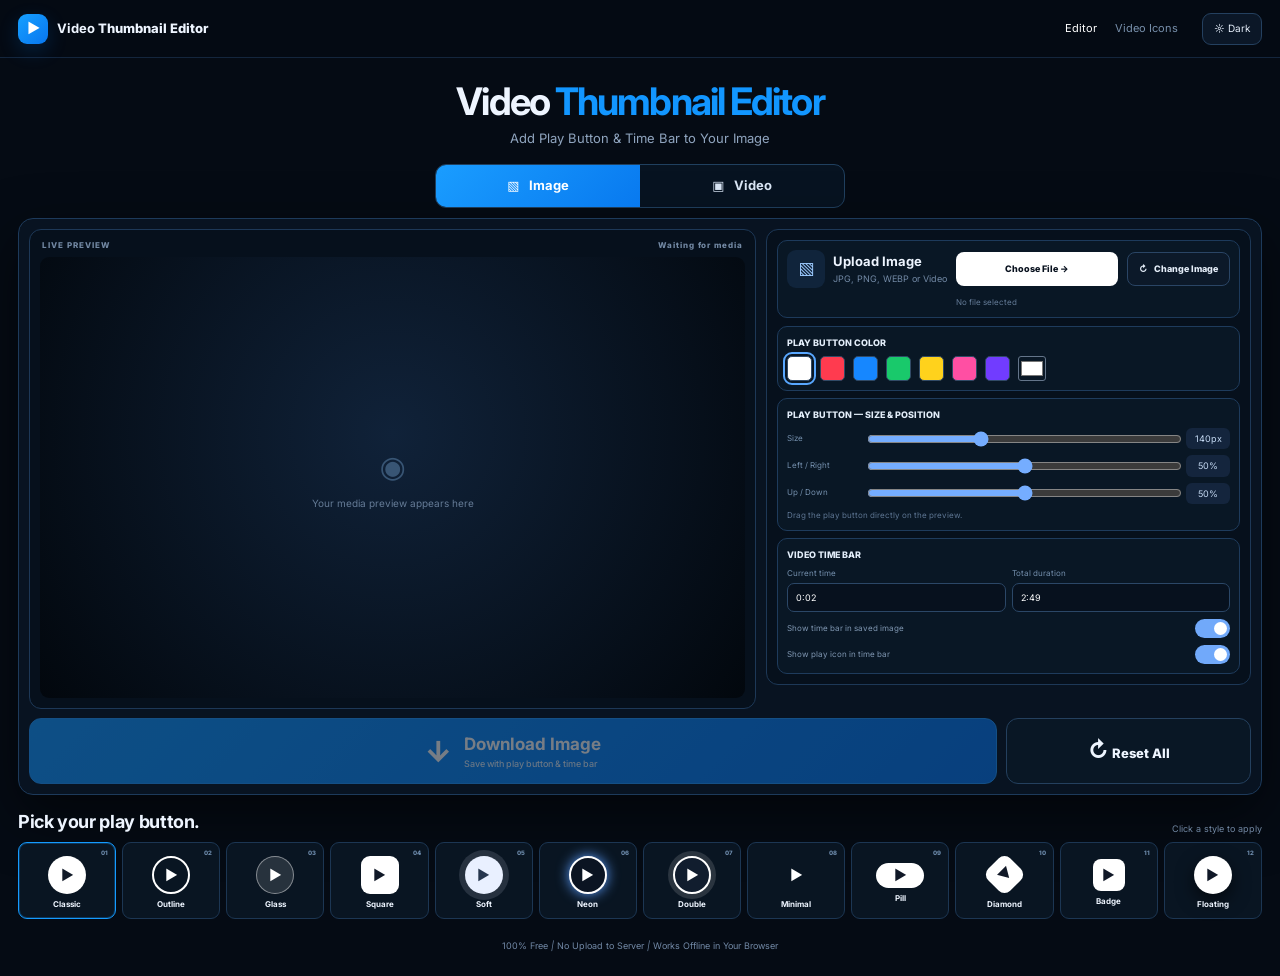
==== commit 892e4820: "Improve play button size controls" ====
--- a/index.html
+++ b/index.html
@@ -48,7 +48,7 @@
           </div>
           <div class="control-box">
             <h3>PLAY BUTTON — SIZE &amp; POSITION</h3>
-            <div class="control-row"><label>Size</label><input id="sizeRange" type="range" min="20" max="240" value="120"><span class="value-pill" id="sizeValue">120px</span></div>
+            <div class="control-row"><label>Size</label><input id="sizeRange" type="range" min="20" max="360" value="140"><span class="value-pill" id="sizeValue">140px</span></div>
             <div class="control-row"><label>Left / Right</label><input id="xRange" type="range" min="0" max="100" value="50"><span class="value-pill" id="xValue">50%</span></div>
             <div class="control-row"><label>Up / Down</label><input id="yRange" type="range" min="0" max="100" value="50"><span class="value-pill" id="yValue">50%</span></div>
             <div class="position-help">Drag the play button directly on the preview.</div>
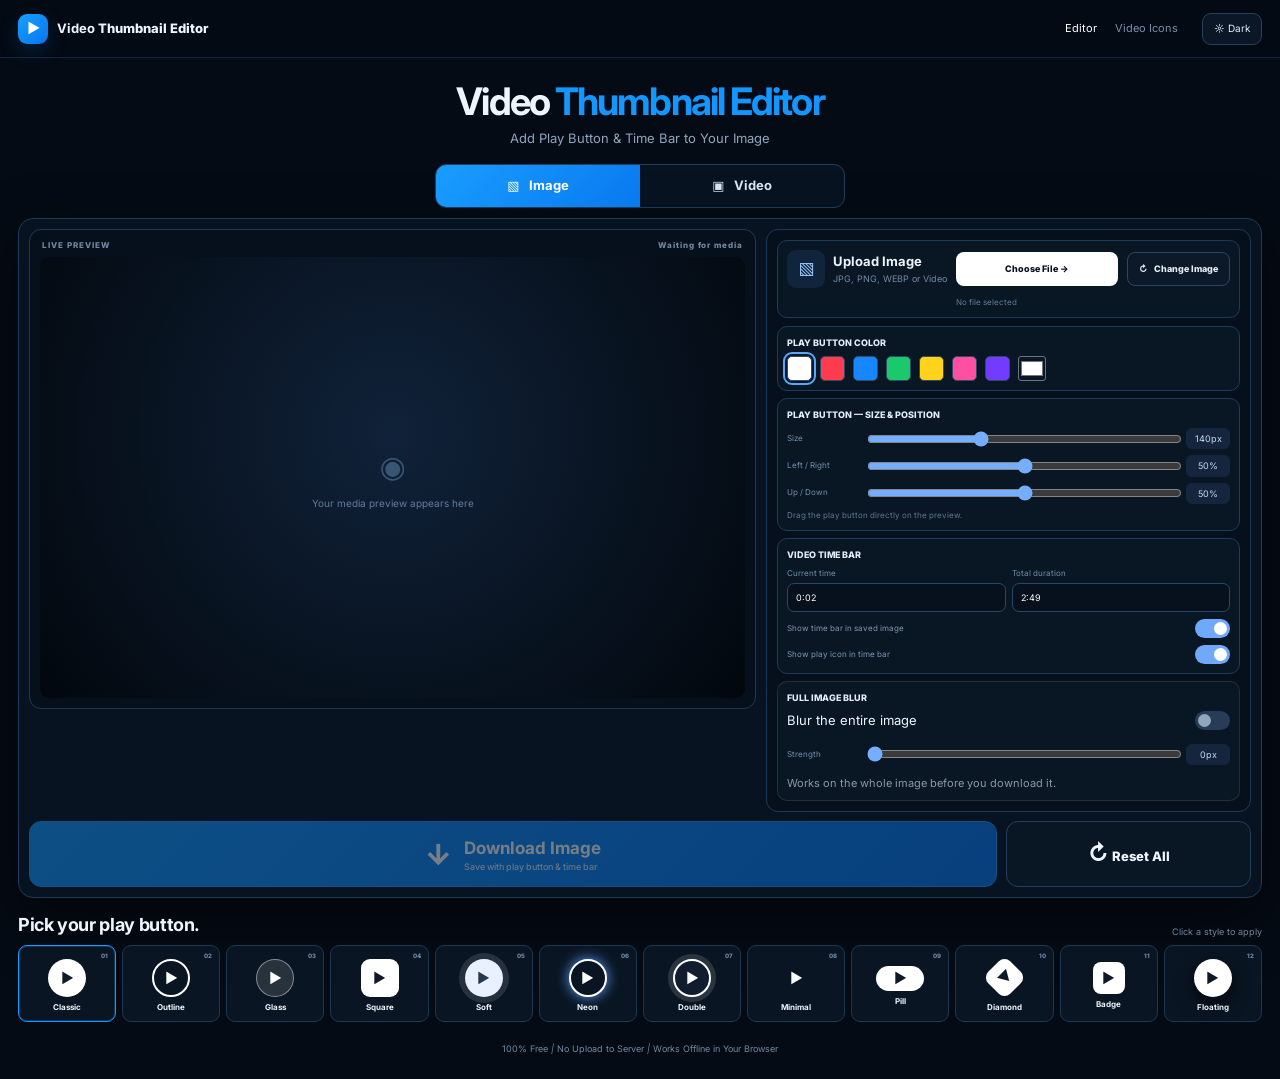
==== commit 2a259690: "Add full-image blur control to editor" ====
--- a/index.html
+++ b/index.html
@@ -84,5 +84,5 @@
 </section>
 </main>
 <footer>100% Free <i>|</i> No Upload to Server <i>|</i> Works Offline in Your Browser</footer>
-<script src="script.js"></script><script src="drag.js"></script>
-</body></html>+<script src="script.js"></script><script src="drag.js"></script><script src="blur.js"></script>
+</body></html>
--- a/styles.css
+++ b/styles.css
@@ -1 +1 @@
-*{box-sizing:border-box}html{scroll-behavior:smooth;overflow-x:hidden}body{margin:0;background:#050b14;color:#eef5ff;font-family:Inter,system-ui,-apple-system,Segoe UI,sans-serif;font-size:13px;line-height:1.45;overflow-x:hidden}button,input{font:inherit}button{cursor:pointer}a{text-decoration:none;color:inherit}.topbar{height:58px;width:100%;max-width:1280px;margin:auto;padding:10px 18px;display:flex;align-items:center;gap:24px;border-bottom:1px solid #14263d;background:rgba(5,11,20,.92);backdrop-filter:blur(14px);position:sticky;top:0;z-index:20}.brand{display:flex;align-items:center;gap:9px;font-weight:700;font-size:13px}.brand b{font-weight:800}.brand-mark{width:30px;height:30px;border-radius:9px;display:grid;place-items:center;background:linear-gradient(135deg,#16a0ff,#0876ef);color:#fff;font-size:14px;box-shadow:0 7px 20px #0876ef33}.topbar nav{margin-left:auto;display:flex;gap:18px;color:#7890ac;font-size:11px}.topbar nav a:hover,.topbar nav .active{color:#fff}.theme-btn{border:1px solid #24405f;background:#0b1727;color:#e6effb;height:32px;padding:0 11px;border-radius:9px;font-size:10px}.hero{max-width:1280px;margin:24px auto 0;padding:0 18px}.hero-title{text-align:center}.hero-title h1{margin:0;font-size:38px;line-height:1.05;letter-spacing:-.05em}.hero-title h1 em{font-style:normal;color:#1296ff}.hero-title p{margin:7px 0 16px;color:#90a5bf;font-size:13px}.media-tabs{width:410px;max-width:100%;margin:0 auto 10px;display:grid;grid-template-columns:1fr 1fr;border:1px solid #20405f;border-radius:11px;overflow:hidden;background:#071321}.tab{height:42px;border:0;background:transparent;color:#d8e4f3;font-weight:700}.tab.active{background:linear-gradient(135deg,#1a9dff,#0879ef);color:#fff}.studio-card{width:100%;max-width:1280px;margin:0 auto;padding:10px;border:1px solid #1d3a5b;border-radius:15px;background:#081321;box-shadow:0 20px 55px #0008}.studio-grid{display:grid;grid-template-columns:minmax(0,1.2fr) minmax(360px,.8fr);gap:10px;align-items:start}.media-panel,.control-panel{min-width:0;border:1px solid #1d3857;border-radius:12px;background:#06101c;padding:10px}.media-panel{display:flex;flex-direction:column}.control-panel{display:flex;flex-direction:column;gap:8px}.preview-head{display:flex;justify-content:space-between;margin:0 2px 6px;color:#7288a3;font-size:8px;font-weight:800;letter-spacing:.12em}.preview{position:relative;width:100%;aspect-ratio:16/10;min-height:320px;max-height:none;overflow:hidden;border-radius:9px;background:radial-gradient(circle at 50% 40%,#102239,#02070d);display:grid;place-items:center}.media-element{width:100%;height:100%;display:block;object-fit:contain;object-position:center center}.empty-preview{display:grid;place-items:center;gap:7px;color:#657b96;font-size:10px}.empty-preview div{font-size:30px;color:#385574}.overlay-icon{position:absolute!important;left:50%!important;top:50%!important;display:grid!important;place-items:center!important;line-height:1!important;z-index:10!important;pointer-events:auto!important;cursor:grab!important;touch-action:none!important;font-family:Arial,sans-serif!important;font-weight:800!important;font-size:42%!important;transform:translate(-50%,-50%)}.overlay-icon::before{content:'▶';display:block;line-height:1}.overlay-icon:active{cursor:grabbing!important}.overlay-icon.classic{border-radius:50%!important}.overlay-icon.outline,.overlay-icon.glass,.overlay-icon.double,.overlay-icon.neon{border-radius:50%!important}.overlay-icon.square,.overlay-icon.badge{border-radius:20%!important}.overlay-icon.soft{border-radius:50%!important}.overlay-icon.pill{border-radius:99px!important}.overlay-icon.diamond{border-radius:16%!important;transform:translate(-50%,-50%) rotate(45deg)!important}.overlay-icon.floating{border-radius:50%!important}.overlay-icon.minimal{background:transparent!important;border:0!important;box-shadow:none!important}.preview-actions{display:none}.upload-zone{display:grid;grid-template-columns:auto 1fr auto;align-items:center;gap:9px;padding:9px;border:1px solid #1d3a5b;border-radius:10px;background:#091725}.upload-box{display:flex;align-items:center;gap:8px}.upload-icon{width:38px;height:38px;margin:0;border-radius:9px;display:grid;place-items:center;background:#10243b;color:#9ccaff;font-size:17px}.upload-zone h2{margin:0;font-size:13px}.upload-zone p{margin:1px 0 0;color:#738aa6;font-size:9px}.upload-zone small{grid-column:2/-1;color:#647b97;font-size:8px;white-space:nowrap;overflow:hidden;text-overflow:ellipsis}.primary-btn,.change-btn{height:34px;padding:0 11px;border-radius:8px;font-size:9px;font-weight:800}.primary-btn{border:0;background:#fff;color:#08111e}.change-btn{border:1px solid #2a4565;background:#0c1929;color:#e5eef9}.editor-controls{display:grid;grid-template-columns:1fr;gap:7px;margin:0}.control-box{padding:9px;border-radius:10px;background:#091725;border:1px solid #1e3b5c}.control-box h3{margin:0 0 7px;color:#e2edf9;font-size:9px;font-weight:800}.control-row{display:grid;grid-template-columns:72px 1fr 44px;align-items:center;gap:6px;margin:6px 0}.control-row label,.time-options label{color:#7590ae;font-size:8px}.control-row input[type=range]{width:100%;accent-color:#75adff}.value-pill{padding:4px 2px;border-radius:6px;background:#14253d;color:#c6dbf4;text-align:center;font-size:9px}.position-help{margin-top:4px;color:#5e7693;font-size:8px}.time-options{display:grid;grid-template-columns:1fr 1fr;gap:6px}.time-options label{display:block;margin-bottom:3px}.time-options input{width:100%;height:29px;padding:0 8px;border:1px solid #2b4767;border-radius:7px;background:#07111e;color:#fff;font-size:9px;outline:0}.time-options input:focus{border-color:#579cff}.toggle-row{display:flex;align-items:center;justify-content:space-between;margin-top:7px;color:#8198b3;font-size:8px}.switch{position:relative;width:35px;height:19px;display:block;border-radius:20px;background:#263c57}.switch input{display:none}.switch:after{content:'';position:absolute;left:3px;top:3px;width:13px;height:13px;border-radius:50%;background:#91a5bc;transition:.18s}.switch:has(input:checked){background:#71a9fa}.switch:has(input:checked):after{left:19px;background:#fff}.export-note{display:none}.color-control h3{text-align:left}.color-row{display:flex;align-items:center;gap:8px;min-height:25px}.color-dot{width:25px;height:25px;border:1px solid #314a66;border-radius:5px;padding:0}.color-dot.active{outline:2px solid #58a7ff;outline-offset:2px}.color-picker{width:28px;height:25px;padding:0;border:1px solid #64758a;background:transparent;border-radius:3px;cursor:pointer}.timebar-overlay{position:absolute!important;left:0!important;right:0!important;bottom:0!important;height:39px!important;padding:0 8px 5px!important;display:flex!important;align-items:flex-end!important;gap:5px!important;background:linear-gradient(transparent,rgba(0,0,0,.92))!important;color:#fff!important;z-index:4!important;font-size:8px!important;pointer-events:none!important}.timebar-overlay .tiny-play{font-size:11px!important}.timebar-overlay .track{height:4px!important;background:#999!important;border-radius:9px!important;flex:1!important;position:relative!important}.timebar-overlay .tool{font-size:9px!important}.icons-section{width:100%;max-width:1280px;margin:14px auto 0;padding:0 18px}.section-heading{display:flex;align-items:end;justify-content:space-between;margin-bottom:7px}.section-heading h2{margin:0;font-size:18px;letter-spacing:-.02em}.section-heading p{margin:0;color:#7187a2;font-size:9px}.icon-grid{display:grid;grid-template-columns:repeat(12,1fr);gap:6px}.icon-card{position:relative;min-width:0;padding:7px 6px;border:1px solid #1c3653;border-radius:9px;background:#091522;color:#eef5ff;text-align:center}.icon-card:hover{border-color:#3c638d;transform:translateY(-1px)}.icon-card.active{border-color:#159bff;box-shadow:0 0 0 1px #159bff44 inset}.icon-number{position:absolute;top:6px;right:7px;color:#6e8cad;font-size:6px;font-weight:800}.icon-preview{width:38px;height:38px;margin:6px auto 5px;display:grid;place-items:center;font-size:14px;color:#fff;background:#17283d}.icon-preview.classic{border-radius:50%;background:#fff;color:#111a28}.icon-preview.outline{border-radius:50%;border:2px solid #fff;background:transparent}.icon-preview.glass{border-radius:50%;background:#ffffff20;border:1px solid #ffffff70}.icon-preview.square{border-radius:9px;background:#fff;color:#101827}.icon-preview.soft{border-radius:50%;background:#e9f0ff;color:#26364e;box-shadow:0 0 0 6px #dfeaff22}.icon-preview.neon{border-radius:50%;background:#0b1422;border:2px solid #fff;box-shadow:0 0 13px #5d9fff}.icon-preview.double{border-radius:50%;border:2px solid #fff;box-shadow:0 0 0 5px #fff2;background:#111d2e}.icon-preview.minimal{background:transparent}.icon-preview.pill{width:48px;height:25px;border-radius:99px;background:#fff;color:#101827}.icon-preview.diamond{width:31px;height:31px;border-radius:8px;background:#fff;color:#101827;transform:rotate(45deg);margin:9px auto 9px}.icon-preview.badge{width:32px;height:32px;border-radius:8px;background:#fff;color:#101827}.icon-preview.floating{border-radius:50%;background:#fff;color:#101827;box-shadow:0 7px 18px #0009}.icon-card strong{display:block;font-size:8px;white-space:nowrap}.icon-card small{display:none}.studio-actions{display:grid;grid-template-columns:1fr 245px;gap:9px;margin-top:9px}.download-btn,.reset-btn{height:66px;border-radius:12px;font-weight:800}.download-btn{border:1px solid #2499ff;background:linear-gradient(135deg,#1598ff,#0876ee);color:#fff;display:flex;align-items:center;justify-content:center;gap:12px}.download-btn:disabled{opacity:.45}.download-icon{font-size:29px;line-height:1}.download-btn b{display:block;text-align:left;font-size:17px}.download-btn small{display:block;text-align:left;font-size:9px;font-weight:500;opacity:.85}.reset-btn{border:1px solid #24405e;background:#091725;color:#eef5ff;font-size:13px}.reset-btn:first-letter{font-size:22px}footer{text-align:center;color:#7289a6;font-size:9px;padding:20px 18px 24px}body.light{background:#f3f7fb;color:#101828}body.light .topbar{background:rgba(243,247,251,.92);border-color:#d7e1ec}body.light .studio-card,body.light .media-panel,body.light .control-panel,body.light .control-box,body.light .upload-zone,body.light .icon-card,body.light .reset-btn{background:#fff;border-color:#d5dfeb}body.light .preview{background:#eef3f8}body.light .theme-btn{background:#fff;color:#101828;border-color:#ccd7e4}@media(max-width:1150px){.studio-grid{grid-template-columns:minmax(0,1fr) 390px}.studio-card{width:calc(100% - 24px)}.hero{padding:0 12px}.icons-section{padding:0 12px}.icon-grid{grid-template-columns:repeat(6,1fr)}}@media(max-width:760px){.topbar{padding:9px 12px}.topbar nav{display:none}.hero{margin-top:18px;padding:0 10px}.hero-title h1{font-size:28px}.hero-title p{font-size:11px}.media-tabs{width:330px}.studio-card{width:calc(100% - 12px);padding:6px}.studio-grid{grid-template-columns:1fr}.media-panel,.control-panel{padding:7px}.preview{min-height:260px;aspect-ratio:16/10}.upload-zone{grid-template-columns:auto 1fr}.primary-btn,.change-btn{grid-column:1/-1;width:100%}.upload-zone small{grid-column:1/-1}.icon-grid{grid-template-columns:repeat(3,1fr);gap:6px}.icon-preview{width:42px;height:42px}.studio-actions{grid-template-columns:1fr}.download-btn{height:58px}.reset-btn{height:44px}.section-heading{display:block;text-align:center}.section-heading p{margin-top:3px}}+*{box-sizing:border-box}html{scroll-behavior:smooth;overflow-x:hidden}body{margin:0;background:#050b14;color:#eef5ff;font-family:Inter,system-ui,-apple-system,Segoe UI,sans-serif;font-size:13px;line-height:1.45;overflow-x:hidden}button,input{font:inherit}button{cursor:pointer}a{text-decoration:none;color:inherit}.topbar{height:58px;width:100%;max-width:1280px;margin:auto;padding:10px 18px;display:flex;align-items:center;gap:24px;border-bottom:1px solid #14263d;background:rgba(5,11,20,.92);backdrop-filter:blur(14px);position:sticky;top:0;z-index:20}.brand{display:flex;align-items:center;gap:9px;font-weight:700;font-size:13px}.brand b{font-weight:800}.brand-mark{width:30px;height:30px;border-radius:9px;display:grid;place-items:center;background:linear-gradient(135deg,#16a0ff,#0876ef);color:#fff;font-size:14px;box-shadow:0 7px 20px #0876ef33}.topbar nav{margin-left:auto;display:flex;gap:18px;color:#7890ac;font-size:11px}.topbar nav a:hover,.topbar nav .active{color:#fff}.theme-btn{border:1px solid #24405f;background:#0b1727;color:#e6effb;height:32px;padding:0 11px;border-radius:9px;font-size:10px}.hero{max-width:1280px;margin:24px auto 0;padding:0 18px}.hero-title{text-align:center}.hero-title h1{margin:0;font-size:38px;line-height:1.05;letter-spacing:-.05em}.hero-title h1 em{font-style:normal;color:#1296ff}.hero-title p{margin:7px 0 16px;color:#90a5bf;font-size:13px}.media-tabs{width:410px;max-width:100%;margin:0 auto 10px;display:grid;grid-template-columns:1fr 1fr;border:1px solid #20405f;border-radius:11px;overflow:hidden;background:#071321}.tab{height:42px;border:0;background:transparent;color:#d8e4f3;font-weight:700}.tab.active{background:linear-gradient(135deg,#1a9dff,#0879ef);color:#fff}.studio-card{width:100%;max-width:1280px;margin:0 auto;padding:10px;border:1px solid #1d3a5b;border-radius:15px;background:#081321;box-shadow:0 20px 55px #0008}.studio-grid{display:grid;grid-template-columns:minmax(0,1.2fr) minmax(360px,.8fr);gap:10px;align-items:start}.media-panel,.control-panel{min-width:0;border:1px solid #1d3857;border-radius:12px;background:#06101c;padding:10px}.media-panel{display:flex;flex-direction:column}.control-panel{display:flex;flex-direction:column;gap:8px}.preview-head{display:flex;justify-content:space-between;margin:0 2px 6px;color:#7288a3;font-size:8px;font-weight:800;letter-spacing:.12em}.preview{position:relative;width:100%;aspect-ratio:16/10;min-height:320px;max-height:none;overflow:hidden;border-radius:9px;background:radial-gradient(circle at 50% 40%,#102239,#02070d);display:grid;place-items:center}.media-element{width:100%;height:100%;display:block;object-fit:contain;object-position:center center}.empty-preview{display:grid;place-items:center;gap:7px;color:#657b96;font-size:10px}.empty-preview div{font-size:30px;color:#385574}.overlay-icon{position:absolute;display:grid;place-items:center;line-height:1;z-index:10;pointer-events:auto;cursor:grab;touch-action:none;user-select:none;-webkit-user-select:none;font-family:Arial,sans-serif;font-weight:800;font-size:42%;transform:translate(-50%,-50%)}.overlay-icon:active,.overlay-icon.is-dragging{cursor:grabbing}.overlay-icon.classic{border-radius:50%}.overlay-icon.outline,.overlay-icon.glass,.overlay-icon.double,.overlay-icon.neon{border-radius:50%}.overlay-icon.square,.overlay-icon.badge{border-radius:20%}.overlay-icon.soft{border-radius:50%}.overlay-icon.pill{border-radius:99px}.overlay-icon.diamond{border-radius:16%;transform:translate(-50%,-50%) rotate(45deg)}.overlay-icon.floating{border-radius:50%}.overlay-icon.minimal{background:transparent!important;border:0!important;box-shadow:none}.preview-actions{display:none}.upload-zone{display:grid;grid-template-columns:auto 1fr auto;align-items:center;gap:9px;padding:9px;border:1px solid #1d3a5b;border-radius:10px;background:#091725}.upload-box{display:flex;align-items:center;gap:8px}.upload-icon{width:38px;height:38px;margin:0;border-radius:9px;display:grid;place-items:center;background:#10243b;color:#9ccaff;font-size:17px}.upload-zone h2{margin:0;font-size:13px}.upload-zone p{margin:1px 0 0;color:#738aa6;font-size:9px}.upload-zone small{grid-column:2/-1;color:#647b97;font-size:8px;white-space:nowrap;overflow:hidden;text-overflow:ellipsis}.primary-btn,.change-btn{height:34px;padding:0 11px;border-radius:8px;font-size:9px;font-weight:800}.primary-btn{border:0;background:#fff;color:#08111e}.change-btn{border:1px solid #2a4565;background:#0c1929;color:#e5eef9}.editor-controls{display:grid;grid-template-columns:1fr;gap:7px;margin:0}.control-box{padding:9px;border-radius:10px;background:#091725;border:1px solid #1e3b5c}.control-box h3{margin:0 0 7px;color:#e2edf9;font-size:9px;font-weight:800}.control-row{display:grid;grid-template-columns:72px 1fr 44px;align-items:center;gap:6px;margin:6px 0}.control-row label,.time-options label{color:#7590ae;font-size:8px}.control-row input[type=range]{width:100%;accent-color:#75adff}.value-pill{padding:4px 2px;border-radius:6px;background:#14253d;color:#c6dbf4;text-align:center;font-size:9px}.position-help{margin-top:4px;color:#5e7693;font-size:8px}.time-options{display:grid;grid-template-columns:1fr 1fr;gap:6px}.time-options label{display:block;margin-bottom:3px}.time-options input{width:100%;height:29px;padding:0 8px;border:1px solid #2b4767;border-radius:7px;background:#07111e;color:#fff;font-size:9px;outline:0}.time-options input:focus{border-color:#579cff}.toggle-row{display:flex;align-items:center;justify-content:space-between;margin-top:7px;color:#8198b3;font-size:8px}.switch{position:relative;width:35px;height:19px;display:block;border-radius:20px;background:#263c57}.switch input{display:none}.switch:after{content:'';position:absolute;left:3px;top:3px;width:13px;height:13px;border-radius:50%;background:#91a5bc;transition:.18s}.switch:has(input:checked){background:#71a9fa}.switch:has(input:checked):after{left:19px;background:#fff}.export-note{display:none}.color-control h3{text-align:left}.color-row{display:flex;align-items:center;gap:8px;min-height:25px}.color-dot{width:25px;height:25px;border:1px solid #314a66;border-radius:5px;padding:0}.color-dot.active{outline:2px solid #58a7ff;outline-offset:2px}.color-picker{width:28px;height:25px;padding:0;border:1px solid #64758a;background:transparent;border-radius:3px;cursor:pointer}.timebar-overlay{position:absolute!important;left:0!important;right:0!important;bottom:0!important;height:39px!important;padding:0 8px 5px!important;display:flex!important;align-items:flex-end!important;gap:5px!important;background:linear-gradient(transparent,rgba(0,0,0,.92))!important;color:#fff!important;z-index:4!important;font-size:8px!important;pointer-events:none!important}.timebar-overlay .tiny-play{font-size:11px!important}.timebar-overlay .track{height:4px!important;background:#999!important;border-radius:9px!important;flex:1!important;position:relative!important}.timebar-overlay .tool{font-size:9px!important}.icons-section{width:100%;max-width:1280px;margin:14px auto 0;padding:0 18px}.section-heading{display:flex;align-items:end;justify-content:space-between;margin-bottom:7px}.section-heading h2{margin:0;font-size:18px;letter-spacing:-.02em}.section-heading p{margin:0;color:#7187a2;font-size:9px}.icon-grid{display:grid;grid-template-columns:repeat(12,1fr);gap:6px}.icon-card{position:relative;min-width:0;padding:7px 6px;border:1px solid #1c3653;border-radius:9px;background:#091522;color:#eef5ff;text-align:center}.icon-card:hover{border-color:#3c638d;transform:translateY(-1px)}.icon-card.active{border-color:#159bff;box-shadow:0 0 0 1px #159bff44 inset}.icon-number{position:absolute;top:6px;right:7px;color:#6e8cad;font-size:6px;font-weight:800}.icon-preview{width:38px;height:38px;margin:6px auto 5px;display:grid;place-items:center;font-size:14px;color:#fff;background:#17283d}.icon-preview.classic{border-radius:50%;background:#fff;color:#111a28}.icon-preview.outline{border-radius:50%;border:2px solid #fff;background:transparent}.icon-preview.glass{border-radius:50%;background:#ffffff20;border:1px solid #ffffff70}.icon-preview.square{border-radius:9px;background:#fff;color:#101827}.icon-preview.soft{border-radius:50%;background:#e9f0ff;color:#26364e;box-shadow:0 0 0 6px #dfeaff22}.icon-preview.neon{border-radius:50%;background:#0b1422;border:2px solid #fff;box-shadow:0 0 13px #5d9fff}.icon-preview.double{border-radius:50%;border:2px solid #fff;box-shadow:0 0 0 5px #fff2;background:#111d2e}.icon-preview.minimal{background:transparent}.icon-preview.pill{width:48px;height:25px;border-radius:99px;background:#fff;color:#101827}.icon-preview.diamond{width:31px;height:31px;border-radius:8px;background:#fff;color:#101827;transform:rotate(45deg);margin:9px auto 9px}.icon-preview.badge{width:32px;height:32px;border-radius:8px;background:#fff;color:#101827}.icon-preview.floating{border-radius:50%;background:#fff;color:#101827;box-shadow:0 7px 18px #0009}.icon-card strong{display:block;font-size:8px;white-space:nowrap}.icon-card small{display:none}.studio-actions{display:grid;grid-template-columns:1fr 245px;gap:9px;margin-top:9px}.download-btn,.reset-btn{height:66px;border-radius:12px;font-weight:800}.download-btn{border:1px solid #2499ff;background:linear-gradient(135deg,#1598ff,#0876ee);color:#fff;display:flex;align-items:center;justify-content:center;gap:12px}.download-btn:disabled{opacity:.45}.download-icon{font-size:29px;line-height:1}.download-btn b{display:block;text-align:left;font-size:17px}.download-btn small{display:block;text-align:left;font-size:9px;font-weight:500;opacity:.85}.reset-btn{border:1px solid #24405e;background:#091725;color:#eef5ff;font-size:13px}.reset-btn:first-letter{font-size:22px}footer{text-align:center;color:#7289a6;font-size:9px;padding:20px 18px 24px}body.light{background:#f3f7fb;color:#101828}body.light .topbar{background:rgba(243,247,251,.92);border-color:#d7e1ec}body.light .studio-card,body.light .media-panel,body.light .control-panel,body.light .control-box,body.light .upload-zone,body.light .icon-card,body.light .reset-btn{background:#fff;border-color:#d5dfeb}body.light .preview{background:#eef3f8}body.light .theme-btn{background:#fff;color:#101828;border-color:#ccd7e4}@media(max-width:1150px){.studio-grid{grid-template-columns:minmax(0,1fr) 390px}.studio-card{width:calc(100% - 24px)}.hero{padding:0 12px}.icons-section{padding:0 12px}.icon-grid{grid-template-columns:repeat(6,1fr)}}@media(max-width:760px){.topbar{padding:9px 12px}.topbar nav{display:none}.hero{margin-top:18px;padding:0 10px}.hero-title h1{font-size:28px}.hero-title p{font-size:11px}.media-tabs{width:330px}.studio-card{width:calc(100% - 12px);padding:6px}.studio-grid{grid-template-columns:1fr}.media-panel,.control-panel{padding:7px}.preview{min-height:260px;aspect-ratio:16/10}.upload-zone{grid-template-columns:auto 1fr}.primary-btn,.change-btn{grid-column:1/-1;width:100%}.upload-zone small{grid-column:1/-1}.icon-grid{grid-template-columns:repeat(3,1fr);gap:6px}.icon-preview{width:42px;height:42px}.studio-actions{grid-template-columns:1fr}.download-btn{height:58px}.reset-btn{height:44px}.section-heading{display:block;text-align:center}.section-heading p{margin-top:3px}}
